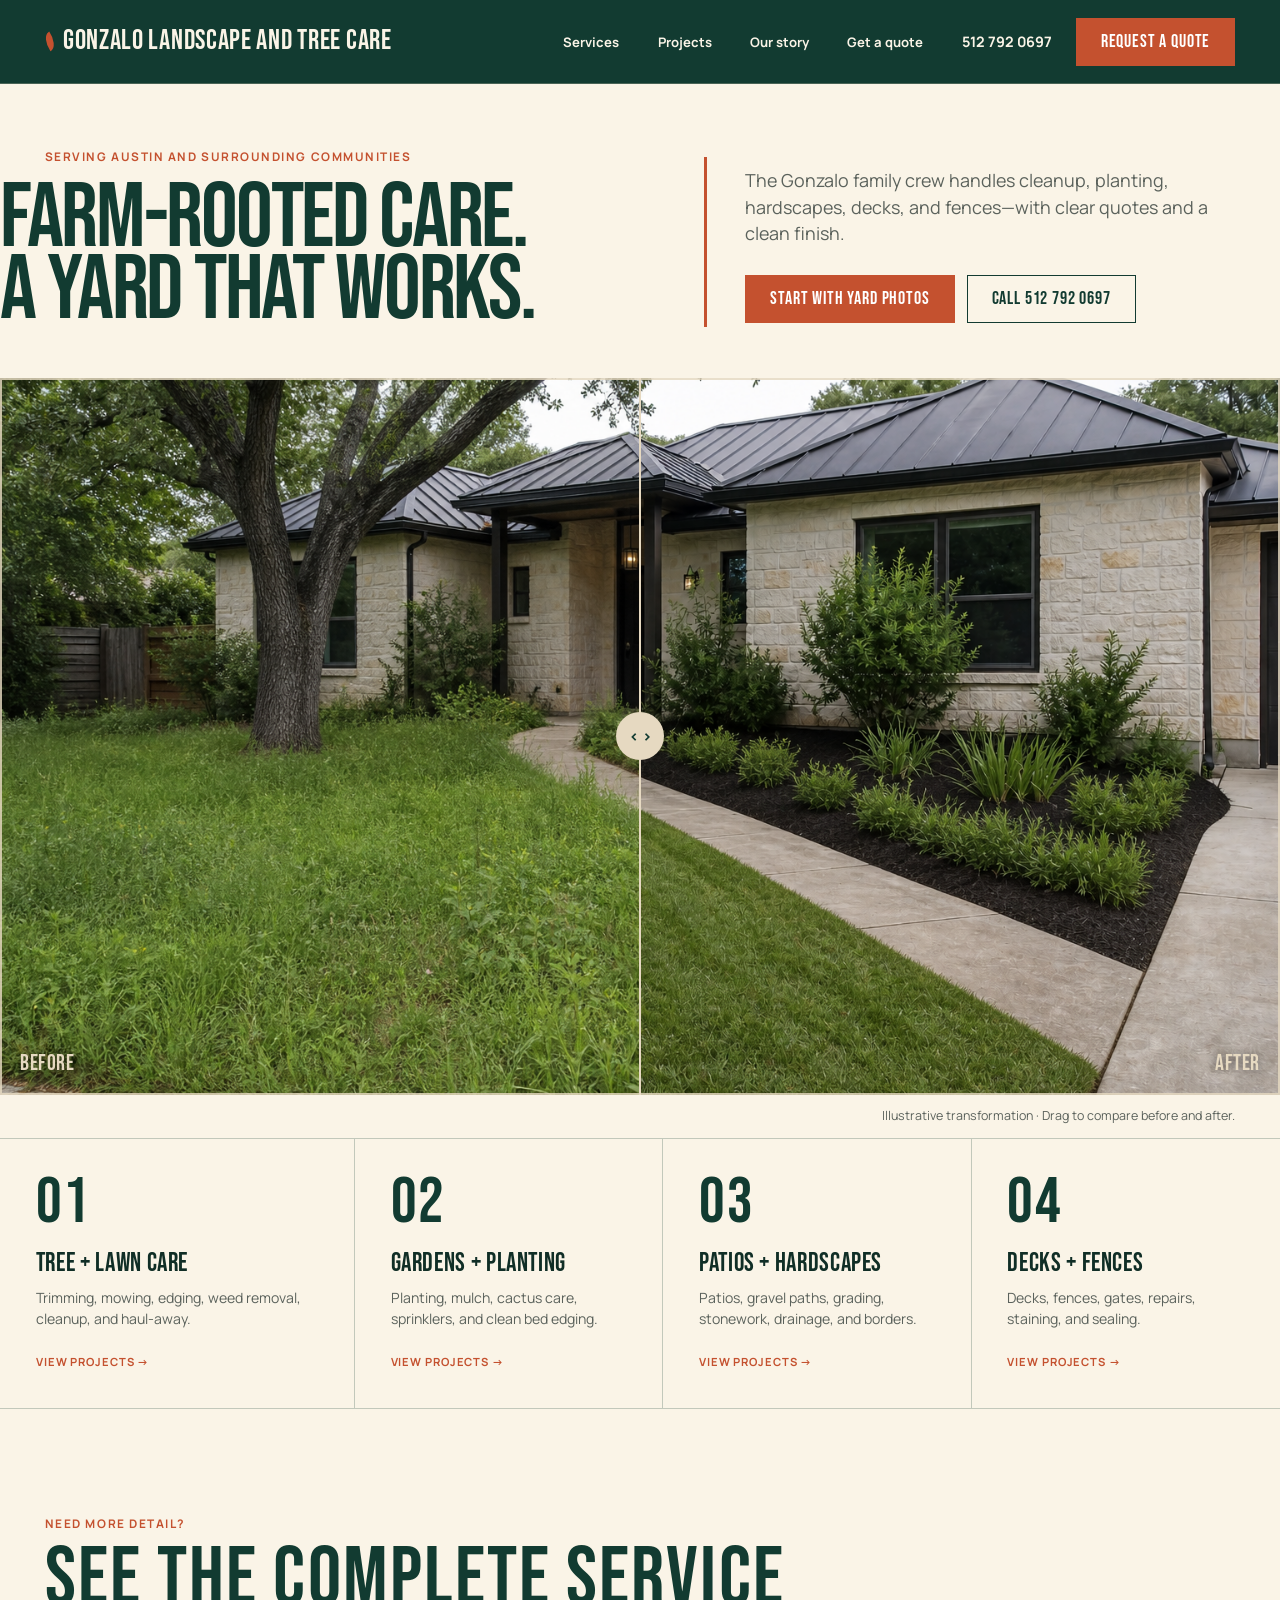
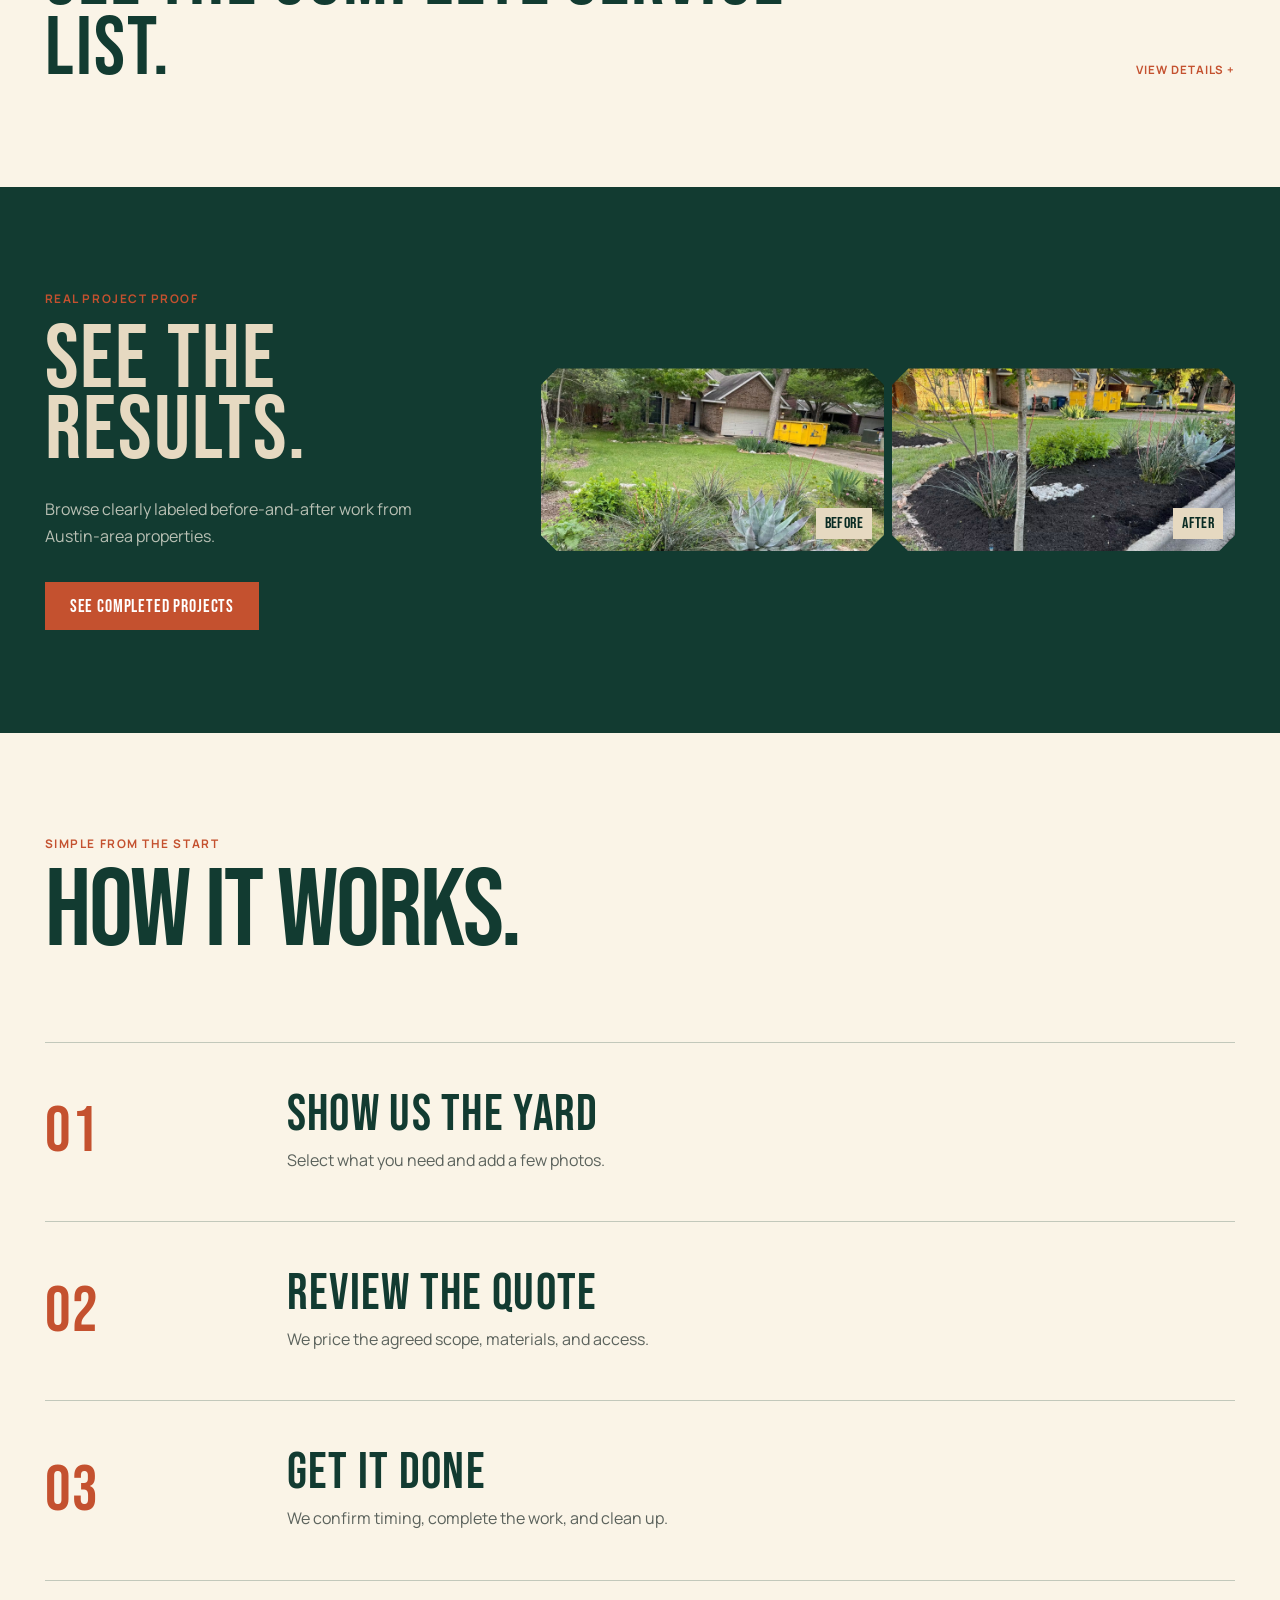
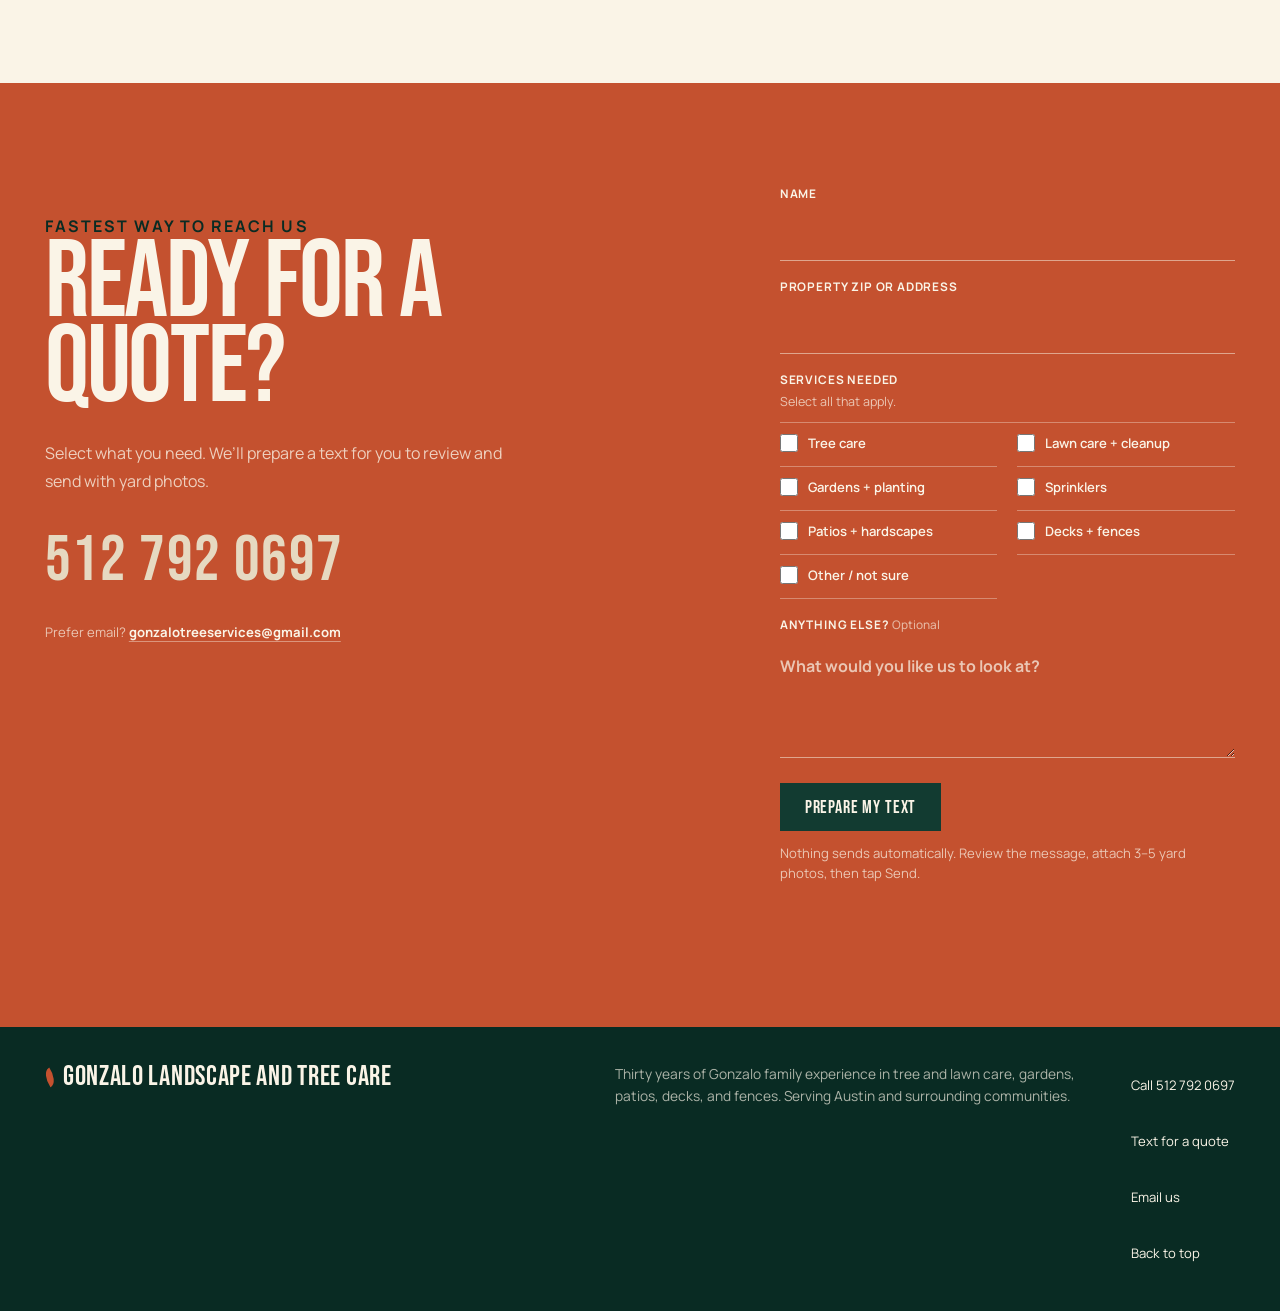
==== index.html @ fcbfa805 "Make comparison the homepage hero" ====
<!doctype html>
<html lang="en">
  <head>
    <meta charset="UTF-8" />
    <meta name="viewport" content="width=device-width, initial-scale=1.0" />
    <meta
      name="description"
      content="Gonzalo Landscape and Tree Care provides Austin-area landscape care backed by 30 years of family experience, from lawns and trees to patios, decks, fences, and cleanups."
    />
    <meta name="theme-color" content="#123b31" />
    <title>Austin Landscaping &amp; Tree Care | Gonzalo Landscape and Tree Care</title>
    <link rel="icon" href="data:image/svg+xml,%3Csvg xmlns='http://www.w3.org/2000/svg' viewBox='0 0 64 64'%3E%3Crect width='64' height='64' rx='12' fill='%23123b31'/%3E%3Cpath d='M18 42C18 25 30 13 48 14C47 32 35 44 18 42Z' fill='%23e6d9c1'/%3E%3Cpath d='M19 43C28 34 35 27 47 16' stroke='%23c4512f' stroke-width='4'/%3E%3C/svg%3E" />
    <link rel="preconnect" href="https://fonts.googleapis.com" />
    <link rel="preconnect" href="https://fonts.gstatic.com" crossorigin />
    <link
      href="https://fonts.googleapis.com/css2?family=Bebas+Neue&amp;family=Manrope:wght@400;500;600;700&amp;display=swap"
      rel="stylesheet"
    />
    <link rel="stylesheet" href="styles.css?v=20260812-3" />
  </head>
  <body id="top">
    <a class="skip-link" href="#main-content">Skip to content</a>
    <header class="site-header" data-header>
      <a class="brand display-type" href="#top" aria-label="Gonzalo Landscape and Tree Care home">
        Gonzalo Landscape and Tree Care
      </a>

      <button
        class="menu-toggle display-type"
        type="button"
        aria-expanded="false"
        aria-controls="primary-navigation"
        data-menu-toggle
      >
        Menu
      </button>

      <nav class="site-nav" id="primary-navigation" aria-label="Primary navigation" data-nav>
        <a href="#services">Services</a>
        <a href="projects.html">Projects</a>
        <a href="story.html">Our story</a>
        <a href="#quote">Get a quote</a>
      </nav>

      <div class="header-actions">
        <a class="header-phone" href="tel:+15127920697">512 792 0697</a>
        <a class="button button-accent" href="#quote">Request a quote</a>
      </div>
    </header>

    <main id="main-content">
      <section class="hero" aria-labelledby="hero-title">
        <div class="hero-copy reveal">
          <p class="kicker">Serving Austin and surrounding communities</p>
          <h1 class="display-type" id="hero-title">Farm-rooted care.<br />A yard that works.</h1>
          <div class="hero-intro">
            <p>
              The Gonzalo family crew handles cleanup, planting, hardscapes, decks, and fences—with clear quotes and a clean finish.
            </p>
            <div class="hero-contact">
              <a class="button button-accent" href="#quote">Start with yard photos</a>
              <a class="button button-outline" href="tel:+15127920697">Call 512 792 0697</a>
            </div>
          </div>
        </div>

        <div class="hero-comparison reveal">
          <div class="compare photo-frame" data-compare style="--compare-position: 50%">
            <img class="compare-before" src="assets/landscaping-before.png" alt="Illustrative front yard before mowing, edging, and bed cleanup" fetchpriority="high" decoding="async" />
            <div class="compare-after" data-compare-after>
              <img src="assets/landscaping-after.png" alt="Illustrative view of the same front yard after mowing, edging, bed cleanup, and fresh mulch" fetchpriority="high" decoding="async" />
            </div>
            <span class="compare-label compare-label-before display-type">Before</span>
            <span class="compare-label compare-label-after display-type">After</span>
            <span class="compare-divider" aria-hidden="true"></span>
            <input class="compare-range" type="range" min="0" max="100" value="50" aria-label="Reveal the front-yard before and after comparison" data-compare-range />
          </div>
          <p>Illustrative transformation · Drag to compare before and after.</p>
        </div>
      </section>

      <section class="service-index" id="services" aria-label="Landscaping services">
        <a class="service-row reveal" href="projects.html?filter=lawn">
          <span class="service-number display-type">01</span>
          <h2 class="display-type">Tree + lawn care</h2>
          <p>Trimming, mowing, edging, weed removal, cleanup, and haul-away.</p>
          <span class="service-action">View projects →</span>
        </a>
        <a class="service-row reveal" href="projects.html?filter=gardens">
          <span class="service-number display-type">02</span>
          <h2 class="display-type">Gardens + planting</h2>
          <p>Planting, mulch, cactus care, sprinklers, and clean bed edging.</p>
          <span class="service-action">View projects →</span>
        </a>
        <a class="service-row reveal" href="projects.html?filter=hardscapes">
          <span class="service-number display-type">03</span>
          <h2 class="display-type">Patios + hardscapes</h2>
          <p>Patios, gravel paths, grading, stonework, drainage, and borders.</p>
          <span class="service-action">View projects →</span>
        </a>
        <a class="service-row reveal" href="projects.html?filter=fences">
          <span class="service-number display-type">04</span>
          <h2 class="display-type">Decks + fences</h2>
          <p>Decks, fences, gates, repairs, staining, and sealing.</p>
          <span class="service-action">View projects →</span>
        </a>
      </section>

      <section class="service-guide service-guide-collapsed section-pad" id="service-guide" aria-labelledby="service-guide-title">
        <details class="service-disclosure reveal">
          <summary>
            <span>
              <span class="kicker">Need more detail?</span>
              <span class="display-type service-disclosure-title" id="service-guide-title">See the complete service list.</span>
            </span>
            <span class="service-disclosure-action" aria-hidden="true"><span class="when-closed">View details +</span><span class="when-open">Hide details −</span></span>
          </summary>
          <div class="service-disclosure-content">

        <article class="service-detail" id="tree-lawn">
          <div class="service-detail-copy reveal">
            <p class="service-detail-number display-type">01</p>
            <p class="kicker">Property care</p>
            <h3 class="display-type">Tree + lawn care</h3>
            <p>Restore an overgrown property or keep routine maintenance under control with a clean, thorough reset.</p>
            <ul class="service-scope">
              <li>Tree trimming + removal</li>
              <li>Mowing + crisp edging</li>
              <li>Weed + poison-ivy removal</li>
              <li>Seasonal cleanup + haul-away</li>
            </ul>
            <a class="text-link" href="projects.html?filter=lawn">See tree + lawn projects</a>
          </div>
          <figure class="service-detail-media reveal">
            <div class="photo-frame"><img src="assets/projects/backyard-lawn-and-beds-progress.jpg" alt="Freshly installed backyard lawn with prepared planting beds" loading="lazy" decoding="async" /></div>
            <figcaption>Fresh lawn + prepared beds · Residential project</figcaption>
          </figure>
        </article>

        <article class="service-detail service-detail-reverse" id="gardens-planting">
          <div class="service-detail-copy reveal">
            <p class="service-detail-number display-type">02</p>
            <p class="kicker">Planting knowledge</p>
            <h3 class="display-type">Gardens + planting</h3>
            <p>Build healthier, lower-maintenance beds with planting and irrigation choices suited to Central Texas heat.</p>
            <ul class="service-scope">
              <li>Native plants + cactus care</li>
              <li>Garden conversions + planting</li>
              <li>Masonry + timber bed edging</li>
              <li>Mulch, soil + bed preparation</li>
              <li>In-ground sprinkler installation + repair</li>
            </ul>
            <a class="text-link" href="projects.html?filter=gardens">See garden projects</a>
          </div>
          <figure class="service-detail-media reveal">
            <div class="photo-frame"><img src="assets/projects/front-garden-fresh-mulch-after.jpg" alt="Front garden after cleanup, plant shaping, and fresh mulch installation" loading="lazy" decoding="async" /></div>
            <figcaption>Garden cleanup + fresh mulch · Austin-area home</figcaption>
          </figure>
        </article>

        <article class="service-detail" id="patios-hardscapes">
          <div class="service-detail-copy reveal">
            <p class="service-detail-number display-type">03</p>
            <p class="kicker">Outdoor construction</p>
            <h3 class="display-type">Patios + hardscapes</h3>
            <p>Make uneven or unused areas easier to walk, drain, and enjoy with a plan built around the property.</p>
            <ul class="service-scope">
              <li>Patios + fire-pit areas</li>
              <li>Gravel + river-rock paths</li>
              <li>Stone borders + retaining edges</li>
              <li>Grading + practical drainage work</li>
            </ul>
            <a class="text-link" href="projects.html?filter=hardscapes">See hardscape projects</a>
          </div>
          <figure class="service-detail-media reveal">
            <div class="photo-frame"><img src="assets/projects/backyard-gravel-fire-pit-patio-after.jpg?v=20260812-2" alt="Finished gravel fire-pit seating area with limestone retaining walls" loading="lazy" decoding="async" /></div>
            <figcaption>Gravel seating area + fire pit · Completed backyard</figcaption>
          </figure>
        </article>

        <article class="service-detail service-detail-reverse" id="decks-fences">
          <div class="service-detail-copy reveal">
            <p class="service-detail-number display-type">04</p>
            <p class="kicker">Woodwork + boundaries</p>
            <h3 class="display-type">Decks + fences</h3>
            <p>Add privacy, access, and useful outdoor structure with new builds, repairs, and protective finishing.</p>
            <ul class="service-scope">
              <li>Deck + patio construction</li>
              <li>New fences + custom gates</li>
              <li>Fence + deck repairs</li>
              <li>Fence staining + sealing</li>
            </ul>
            <a class="text-link" href="projects.html?filter=fences">See deck + fence projects</a>
          </div>
          <figure class="service-detail-media service-detail-media-portrait reveal">
            <div class="photo-frame"><img src="assets/projects/backyard-horizontal-wood-fence-enclosure-after.jpg?v=20260812-2" alt="Completed horizontal-board utility enclosure with a framed gate" loading="lazy" decoding="async" /></div>
            <figcaption>Custom utility enclosure + gate · Completed build</figcaption>
          </figure>
        </article>
          </div>
        </details>
      </section>

      <section class="projects-invite section-pad" aria-labelledby="projects-invite-title">
        <div class="projects-invite-copy reveal"><p class="kicker">Real project proof</p><h2 class="display-type" id="projects-invite-title">See the results.</h2><p>Browse clearly labeled before-and-after work from Austin-area properties.</p><a class="button button-accent" href="projects.html">See completed projects</a></div>
        <div class="projects-invite-images reveal"><figure><img src="assets/projects/front-garden-overgrown-before.jpg" alt="Front garden before cleanup" loading="lazy" decoding="async" /><figcaption class="display-type">Before</figcaption></figure><figure><img src="assets/projects/front-garden-fresh-mulch-after.jpg" alt="Front garden after cleanup and fresh mulch" loading="lazy" decoding="async" /><figcaption class="display-type">After</figcaption></figure></div>
      </section>

      <section class="process section-pad" id="process" aria-labelledby="process-title">
        <div class="section-heading reveal">
          <p class="kicker">Simple from the start</p>
          <h2 class="display-type" id="process-title">How it works.</h2>
        </div>
        <ol class="process-list">
          <li class="reveal">
            <span class="display-type">01</span>
            <div><h3 class="display-type">Show us the yard</h3><p>Select what you need and add a few photos.</p></div>
          </li>
          <li class="reveal">
            <span class="display-type">02</span>
            <div><h3 class="display-type">Review the quote</h3><p>We price the agreed scope, materials, and access.</p></div>
          </li>
          <li class="reveal">
            <span class="display-type">03</span>
            <div><h3 class="display-type">Get it done</h3><p>We confirm timing, complete the work, and clean up.</p></div>
          </li>
        </ol>
      </section>

      <section class="quote" id="quote" aria-labelledby="quote-title">
        <div class="quote-copy reveal">
          <p class="kicker">Fastest way to reach us</p>
          <h2 class="display-type" id="quote-title">Ready for a quote?</h2>
          <p>Select what you need. We’ll prepare a text for you to review and send with yard photos.</p>
          <a class="quote-phone display-type" href="tel:+15127920697">512 792 0697</a>
          <p class="quote-email">Prefer email? <a href="mailto:gonzalotreeservices@gmail.com">gonzalotreeservices@gmail.com</a></p>
        </div>

        <form class="quote-form reveal" data-quote-form novalidate>
          <label>Name<input name="name" type="text" autocomplete="name" required /></label>
          <label>Property ZIP or address<input name="location" type="text" autocomplete="street-address" required /></label>
          <fieldset class="service-options" aria-required="true" aria-describedby="service-options-help">
            <legend>Services needed</legend>
            <p id="service-options-help">Select all that apply.</p>
            <div class="service-options-grid">
              <label class="service-option"><input name="service" type="checkbox" value="tree trimming or removal" /><span>Tree care</span></label>
              <label class="service-option"><input name="service" type="checkbox" value="lawn mowing, edging, weeds, or cleanup" /><span>Lawn care + cleanup</span></label>
              <label class="service-option"><input name="service" type="checkbox" value="gardens, native plants, cactus, or bed edging" /><span>Gardens + planting</span></label>
              <label class="service-option"><input name="service" type="checkbox" value="in-ground sprinkler installation or repair" /><span>Sprinklers</span></label>
              <label class="service-option"><input name="service" type="checkbox" value="patio or hardscape work" /><span>Patios + hardscapes</span></label>
              <label class="service-option"><input name="service" type="checkbox" value="deck, fence, gate, or staining work" /><span>Decks + fences</span></label>
              <label class="service-option"><input name="service" type="checkbox" value="another service or help deciding" /><span>Other / not sure</span></label>
            </div>
          </fieldset>
          <label><span>Anything else? <span class="optional-label">Optional</span></span><textarea name="details" rows="4" placeholder="What would you like us to look at?"></textarea></label>
          <button class="button button-primary" type="submit" data-quote-submit>Prepare my text</button>
          <p class="form-note">Nothing sends automatically. Review the message, attach 3–5 yard photos, then tap Send.</p>
          <p class="form-status" data-form-status role="status" aria-live="polite"></p>
        </form>
      </section>
    </main>

    <footer class="site-footer">
      <a class="brand display-type" href="#top">Gonzalo Landscape and Tree Care</a>
      <p>Thirty years of Gonzalo family experience in tree and lawn care, gardens, patios, decks, and fences. Serving Austin and surrounding communities.</p>
      <div class="footer-links">
        <a href="tel:+15127920697">Call 512 792 0697</a>
        <a href="sms:+15127920697">Text for a quote</a>
        <a href="mailto:gonzalotreeservices@gmail.com">Email us</a>
        <a href="#top">Back to top</a>
      </div>
    </footer>

    <script src="script.js?v=20260812-4"></script>
  </body>
</html>
---- styles.css ----
:root {
  --cedar: #123b31;
  --cedar-deep: #092b23;
  --plaster: #faf4e7;
  --limestone: #e6d9c1;
  --sage: #84917a;
  --adobe: #c4512f;
  --adobe-dark: #9f3f25;
  --ink: #102e26;
  --muted: #5b625c;
  --line: rgba(18, 59, 49, 0.24);
  --clip-x: 4.8%;
  --clip-y: 9%;
  --photo-aspect: 15 / 8;
  --page-gutter: clamp(20px, 3.5vw, 58px);
  --header-height: 84px;
  --section-space: clamp(72px, 8vw, 120px);
  --section-space-compact: clamp(56px, 6vw, 88px);
  --tap-target: 44px;
  font-family: "Manrope", ui-sans-serif, system-ui, sans-serif;
  color: var(--ink);
  background: var(--plaster);
}

* {
  box-sizing: border-box;
}

html {
  scroll-behavior: smooth;
}

::selection {
  color: var(--plaster);
  background: var(--adobe);
}

#tree-lawn,
#gardens-planting,
#patios-hardscapes,
#decks-fences,
#projects,
#story,
#quote {
  scroll-margin-top: calc(var(--header-height) + 24px);
}

body {
  min-width: 320px;
  margin: 0;
  overflow-x: clip;
  background: var(--plaster);
}

body.menu-open {
  overflow: hidden;
}

img {
  display: block;
  width: 100%;
  max-width: 100%;
}

button,
input,
select,
textarea {
  font: inherit;
}

a {
  color: inherit;
  text-decoration: none;
}

:focus-visible {
  outline: 3px solid var(--adobe);
  outline-offset: 4px;
}

.skip-link {
  position: fixed;
  top: 12px;
  left: 12px;
  z-index: 100;
  padding: 11px 16px;
  color: var(--plaster);
  background: var(--cedar-deep);
  font-size: 0.78rem;
  font-weight: 700;
  transform: translateY(-150%);
  transition: transform 160ms ease;
}

.skip-link:focus {
  transform: translateY(0);
}

.display-type {
  font-family: "Bebas Neue", Impact, sans-serif;
  font-weight: 400;
  letter-spacing: 0.025em;
  text-transform: uppercase;
}

.site-header {
  position: sticky;
  top: 0;
  z-index: 30;
  display: grid;
  grid-template-columns: minmax(220px, 1fr) auto auto;
  align-items: center;
  min-height: 84px;
  padding: 14px var(--page-gutter);
  color: var(--plaster);
  background: var(--cedar);
  border-bottom: 1px solid rgba(230, 217, 193, 0.26);
  transition: box-shadow 180ms ease;
}

.site-header.is-scrolled {
  box-shadow: 0 12px 30px rgba(9, 43, 35, 0.2);
}

.brand {
  display: inline-flex;
  gap: 0.3em;
  align-items: center;
  width: fit-content;
  font-size: clamp(1.65rem, 2.2vw, 2.2rem);
  line-height: 1;
}

.brand::before {
  width: 0.34em;
  height: 0.62em;
  content: "";
  background: var(--adobe);
  border-radius: 100% 0;
  transform: rotate(-34deg);
}

.site-nav {
  display: flex;
  align-items: center;
  gap: clamp(20px, 3vw, 46px);
  margin-right: clamp(22px, 3vw, 46px);
  font-size: 0.82rem;
  font-weight: 700;
}

.site-nav a,
.footer-links a,
.text-link {
  position: relative;
}

.site-nav a,
.header-phone,
.text-link {
  display: inline-flex;
  align-items: center;
  min-height: var(--tap-target);
}

.site-nav a::after,
.footer-links a::after,
.text-link::after {
  position: absolute;
  right: 0;
  bottom: -5px;
  left: 0;
  height: 1px;
  content: "";
  background: currentColor;
  transform: scaleX(0);
  transform-origin: right;
  transition: transform 180ms ease;
}

.site-nav a:hover::after,
.site-nav a:focus-visible::after,
.site-nav a.is-current::after,
.footer-links a:hover::after,
.footer-links a:focus-visible::after,
.text-link:hover::after,
.text-link:focus-visible::after {
  transform: scaleX(1);
  transform-origin: left;
}

.header-actions {
  display: flex;
  align-items: center;
  gap: 24px;
}

.header-phone {
  white-space: nowrap;
  font-size: 0.9rem;
  font-weight: 700;
}

.menu-toggle {
  display: none;
  min-width: 56px;
  min-height: var(--tap-target);
  color: var(--plaster);
  border: 0;
  background: transparent;
  font-size: 1.3rem;
  cursor: pointer;
}

.button {
  display: inline-flex;
  align-items: center;
  justify-content: center;
  min-height: 48px;
  padding: 0 24px;
  border: 1px solid transparent;
  border-radius: 0;
  font-family: "Bebas Neue", Impact, sans-serif;
  font-size: 1.15rem;
  letter-spacing: 0.045em;
  text-transform: uppercase;
  cursor: pointer;
  transition: transform 180ms ease, background-color 180ms ease, color 180ms ease;
}

.button:hover,
.button:focus-visible {
  transform: translateY(-2px);
}

.button-primary {
  color: var(--plaster);
  background: var(--cedar);
}

.button-primary:hover,
.button-primary:focus-visible {
  background: var(--cedar-deep);
}

.button-accent {
  color: #fff;
  background: var(--adobe);
}

.button-accent:hover,
.button-accent:focus-visible {
  background: var(--adobe-dark);
}

.button-outline {
  color: var(--cedar);
  border-color: var(--cedar);
  background: transparent;
}

.button-outline:hover,
.button-outline:focus-visible {
  color: var(--plaster);
  background: var(--cedar);
}

.hero {
  display: grid;
  grid-template-columns: minmax(0, 1.1fr) minmax(320px, 0.9fr);
  align-items: end;
  min-height: 0;
  padding: clamp(40px, 5vw, 72px) 0 0;
  color: var(--ink);
  background: var(--plaster);
}

.hero-copy {
  display: contents;
}

.hero-copy > .kicker,
.hero-copy > h1 {
  grid-column: 1;
  margin-right: clamp(36px, 6vw, 96px);
  margin-left: var(--page-gutter);
}

.hero-copy > .kicker {
  align-self: end;
}

.kicker {
  margin: 0 0 18px;
  color: var(--adobe);
  font-size: 0.74rem;
  font-weight: 700;
  letter-spacing: 0.13em;
  text-transform: uppercase;
}

.hero h1 {
  max-width: 760px;
  margin: 0;
  color: var(--cedar);
  font-size: clamp(4.5rem, 7.2vw, 8rem);
  line-height: 0.78;
  letter-spacing: -0.025em;
}

.hero-intro {
  grid-column: 2;
  grid-row: 1 / span 2;
  max-width: 600px;
  margin: 0 var(--page-gutter) 0 0;
  padding: 10px 0 4px clamp(24px, 3vw, 48px);
  border-left: 3px solid var(--adobe);
}

.hero-intro > p {
  max-width: 480px;
  margin: 0;
  color: var(--muted);
  font-size: clamp(1rem, 1.4vw, 1.16rem);
  line-height: 1.48;
}

.hero-contact {
  display: flex;
  flex-wrap: wrap;
  gap: 12px;
  align-items: center;
  margin-top: 28px;
}

.text-link {
  padding: 10px 0;
  font-size: 0.9rem;
  font-weight: 700;
}

.hero-comparison {
  grid-column: 1 / -1;
  min-width: 0;
  margin-top: clamp(36px, 4vw, 58px);
}

.hero-comparison > p {
  margin: 0;
  padding: 12px var(--page-gutter) 14px;
  color: var(--muted);
  font-size: 0.78rem;
  text-align: right;
}

.hero-comparison .photo-frame {
  height: clamp(460px, 56vw, 760px);
  border: 0;
  aspect-ratio: auto;
  clip-path: none;
}

.service-index {
  display: grid;
  grid-template-columns: 1.15fr repeat(3, minmax(0, 1fr));
  border-top: 1px solid var(--line);
  border-bottom: 1px solid var(--line);
  background: var(--plaster);
}

.service-row {
  min-width: 0;
  min-height: 220px;
  padding: clamp(24px, 3vw, 42px) clamp(20px, 2.8vw, 40px);
  border-right: 1px solid var(--line);
  transition: color 180ms ease, background-color 180ms ease;
}

.service-row:last-child {
  border-right: 0;
}

.service-row:hover {
  color: var(--plaster);
  background: var(--cedar);
}

.service-number {
  color: var(--cedar);
  font-size: clamp(3.5rem, 5vw, 5.6rem);
  line-height: 0.8;
}

.service-row:hover .service-number {
  color: var(--limestone);
}

.service-row h2 {
  margin: 24px 0 10px;
  font-size: clamp(1.55rem, 2vw, 2.25rem);
  line-height: 0.95;
}

.service-row p {
  margin: 0;
  color: var(--muted);
  font-size: 0.88rem;
  line-height: 1.55;
}

.service-row:hover p {
  color: rgba(250, 244, 231, 0.76);
}

.service-action {
  display: block;
  margin-top: 24px;
  color: var(--adobe);
  font-size: 0.7rem;
  font-weight: 700;
  letter-spacing: 0.08em;
  text-transform: uppercase;
}

.service-row:hover .service-action {
  color: var(--limestone);
}

.service-guide {
  background: var(--plaster);
}

.service-guide-collapsed {
  padding-top: var(--section-space-compact);
  padding-bottom: var(--section-space-compact);
}

.service-disclosure summary {
  display: flex;
  gap: 32px;
  align-items: end;
  justify-content: space-between;
  cursor: pointer;
  list-style: none;
}

.service-disclosure summary::-webkit-details-marker {
  display: none;
}

.service-disclosure-title {
  display: block;
  max-width: 820px;
  margin-top: 12px;
  color: var(--cedar);
  font-size: clamp(3.2rem, 6.5vw, 7rem);
  line-height: 0.84;
}

.service-disclosure-action {
  flex: 0 0 auto;
  padding-bottom: 8px;
  color: var(--adobe);
  font-size: 0.72rem;
  font-weight: 700;
  letter-spacing: 0.08em;
  text-transform: uppercase;
}

.service-disclosure .when-open {
  display: none;
}

.service-disclosure[open] .when-closed {
  display: none;
}

.service-disclosure[open] .when-open {
  display: inline;
}

.service-disclosure-content {
  padding-top: 24px;
}

.service-jump-nav {
  position: sticky;
  top: var(--header-height);
  z-index: 12;
  display: grid;
  grid-template-columns: repeat(4, minmax(0, 1fr));
  margin: clamp(42px, 6vw, 76px) 0 0;
  color: var(--plaster);
  background: var(--cedar);
  box-shadow: 0 14px 30px rgba(9, 43, 35, 0.12);
}

.service-jump-nav a {
  padding: 17px 20px;
  border-right: 1px solid rgba(230, 217, 193, 0.24);
  font-size: 0.72rem;
  font-weight: 700;
  letter-spacing: 0.07em;
  text-align: center;
  text-transform: uppercase;
  transition: color 160ms ease, background-color 160ms ease;
}

.service-jump-nav a:last-child {
  border-right: 0;
}

.service-jump-nav a:hover,
.service-jump-nav a:focus-visible {
  color: var(--cedar-deep);
  background: var(--limestone);
}

.service-detail {
  display: grid;
  grid-template-columns: minmax(280px, 0.72fr) minmax(0, 1.28fr);
  gap: clamp(42px, 8vw, 120px);
  align-items: center;
  padding: var(--section-space) 0;
  border-bottom: 1px solid var(--line);
}

.service-detail-reverse .service-detail-copy {
  order: 2;
}

.service-detail-reverse .service-detail-media {
  order: 1;
}

.service-detail-copy {
  position: relative;
}

.service-detail-number {
  position: absolute;
  top: -34px;
  right: 0;
  margin: 0;
  color: rgba(18, 59, 49, 0.08);
  font-size: clamp(6rem, 11vw, 11rem);
  line-height: 0.78;
  pointer-events: none;
}

.service-detail-copy h3 {
  position: relative;
  max-width: 640px;
  margin: 0;
  color: var(--cedar);
  font-size: clamp(3.6rem, 6.5vw, 7rem);
  line-height: 0.8;
  letter-spacing: -0.015em;
}

.service-detail-copy > p:not(.kicker, .service-detail-number) {
  max-width: 540px;
  margin: 26px 0 0;
  color: var(--muted);
  line-height: 1.7;
}

.service-scope {
  display: grid;
  grid-template-columns: repeat(2, minmax(0, 1fr));
  gap: 0 24px;
  margin: 34px 0;
  padding: 0;
  border-top: 1px solid var(--line);
  list-style: none;
}

.service-scope li {
  padding: 13px 0;
  border-bottom: 1px solid var(--line);
  font-size: 0.75rem;
  font-weight: 700;
  letter-spacing: 0.045em;
  text-transform: uppercase;
}

.service-detail-media {
  margin: 0;
}

.service-detail-media .photo-frame {
  aspect-ratio: 4 / 3;
}

.service-detail-media-portrait {
  justify-self: center;
  width: min(100%, 640px);
}

.service-detail-media-portrait .photo-frame {
  aspect-ratio: 4 / 5;
}

.service-detail-media figcaption {
  margin-top: 14px;
  color: var(--muted);
  font-size: 0.7rem;
  font-weight: 700;
  letter-spacing: 0.07em;
  text-transform: uppercase;
}

.feature-landscape {
  padding: 0;
  background: var(--plaster);
}

.photo-frame {
  position: relative;
  overflow: hidden;
  aspect-ratio: var(--photo-aspect);
  clip-path: polygon(
    var(--clip-x) 0,
    calc(100% - var(--clip-x)) 0,
    100% var(--clip-y),
    100% calc(100% - var(--clip-y)),
    calc(100% - var(--clip-x)) 100%,
    var(--clip-x) 100%,
    0 calc(100% - var(--clip-y)),
    0 var(--clip-y)
  );
  background: var(--cedar);
}

.photo-frame > img {
  width: 100%;
  height: 100%;
  object-fit: cover;
}

.photo-frame::after {
  position: absolute;
  inset: 0;
  z-index: 3;
  content: "";
  pointer-events: none;
  border: 2px solid rgba(230, 217, 193, 0.82);
  clip-path: inherit;
}

.photo-frame-wide {
  width: 100%;
}

.photo-frame-wide img {
  height: 100%;
  object-fit: cover;
  transition: transform 900ms cubic-bezier(0.2, 0.7, 0.2, 1);
}

.photo-frame-wide:hover img {
  transform: scale(1.025);
}

.story {
  display: grid;
  grid-template-columns: minmax(0, 1.15fr) minmax(280px, 0.65fr);
  gap: clamp(48px, 9vw, 140px);
  align-items: end;
  background: var(--limestone);
}

.story-heading h2 {
  max-width: 920px;
  margin: 0;
  color: var(--cedar);
  font-size: clamp(4.5rem, 8.8vw, 9.4rem);
  line-height: 0.79;
  letter-spacing: -0.02em;
}

.story-copy {
  border-top: 2px solid var(--adobe);
  padding-top: 26px;
}

.story-copy > p {
  margin: 0 0 18px;
  color: var(--muted);
  line-height: 1.7;
}

.story-copy .story-signature {
  margin: 34px 0 0;
  color: var(--adobe);
  font-size: clamp(1.6rem, 2.4vw, 2.5rem);
  line-height: 1;
}

.section-pad {
  padding: var(--section-space) var(--page-gutter);
}

.projects {
  background: var(--plaster);
}

.projects-invite {
  display: grid;
  grid-template-columns: minmax(300px, 0.68fr) minmax(0, 1.2fr);
  gap: clamp(48px, 8vw, 120px);
  align-items: center;
  color: var(--plaster);
  background: var(--cedar);
}

.projects-invite-copy h2 {
  margin: 0;
  color: var(--limestone);
  font-size: clamp(4rem, 7vw, 7.4rem);
  line-height: 0.8;
}

.projects-invite-copy > p:not(.kicker) {
  margin: 28px 0 32px;
  color: rgba(250, 244, 231, 0.72);
  line-height: 1.7;
}

.projects-invite-images {
  display: grid;
  grid-template-columns: repeat(2, minmax(0, 1fr));
  gap: 8px;
}

.projects-invite-images figure {
  position: relative;
  aspect-ratio: 15 / 8;
  margin: 0;
  overflow: hidden;
  clip-path: polygon(4.8% 0, 95.2% 0, 100% 9%, 100% 91%, 95.2% 100%, 4.8% 100%, 0 91%, 0 9%);
}

.projects-invite-images img {
  width: 100%;
  height: 100%;
  object-fit: cover;
}

.projects-invite-images figcaption {
  position: absolute;
  right: 12px;
  bottom: 12px;
  padding: 6px 9px;
  color: var(--cedar-deep);
  background: var(--limestone);
}

.section-heading {
  display: grid;
  grid-template-columns: minmax(0, 1.15fr) minmax(260px, 0.55fr);
  gap: 24px clamp(40px, 8vw, 120px);
  align-items: end;
}

.section-heading .kicker {
  grid-column: 1 / -1;
  margin-bottom: -6px;
}

.section-heading h2,
.page-projects .section-heading h1,
.results-copy h2,
.quote-copy h2 {
  margin: 0;
  color: var(--cedar);
  font-size: clamp(4.4rem, 8.6vw, 9rem);
  line-height: 0.78;
  letter-spacing: -0.02em;
}

.page-projects {
  min-height: calc(100svh - var(--header-height));
}

.page-projects .section-heading h1 {
  margin: 0;
}

.page-cta {
  display: grid;
  justify-items: start;
  padding: var(--section-space-compact) var(--page-gutter);
  color: var(--plaster);
  background: var(--cedar);
}

.page-cta h2 {
  max-width: 950px;
  margin: 0 0 34px;
  color: var(--limestone);
  font-size: clamp(4.5rem, 9vw, 9rem);
  line-height: 0.8;
}

.story-hero {
  display: grid;
  grid-template-columns: minmax(320px, 0.75fr) minmax(0, 1.25fr);
  gap: clamp(40px, 7vw, 110px);
  align-items: center;
  min-height: calc(100svh - var(--header-height));
  padding: clamp(54px, 7vw, 100px) var(--page-gutter);
  background: var(--plaster);
}

.story-hero-copy h1 {
  margin: 0;
  color: var(--cedar);
  font-size: clamp(4.8rem, 8vw, 8.5rem);
  line-height: 0.78;
}

.story-hero-copy > p:last-child,
.story-prose p,
.story-proof-copy p {
  color: var(--muted);
  line-height: 1.7;
}

.story-hero-copy > p:last-child {
  max-width: 560px;
  margin: 32px 0 0;
}

.story-hero-media {
  margin: 0;
}

.story-hero-media figcaption {
  margin-top: 12px;
  color: var(--muted);
  font-size: 0.7rem;
  font-weight: 700;
  letter-spacing: 0.07em;
  text-align: right;
  text-transform: uppercase;
}

.story-chapter {
  display: grid;
  grid-template-columns: auto minmax(300px, 0.8fr) minmax(300px, 0.75fr);
  gap: clamp(30px, 6vw, 90px);
  background: var(--limestone);
}

.story-chapter-number {
  margin: 0;
  color: var(--adobe);
  font-size: clamp(5rem, 9vw, 9rem);
  line-height: 0.8;
}

.story-chapter h2,
.story-proof-copy h2 {
  margin: 0;
  color: var(--cedar);
  font-size: clamp(4rem, 7vw, 7rem);
  line-height: 0.82;
}

.story-prose p,
.story-proof-copy p {
  margin: 0 0 22px;
}

.story-proof {
  display: grid;
  grid-template-columns: minmax(0, 1.15fr) minmax(300px, 0.72fr);
  gap: clamp(44px, 8vw, 120px);
  align-items: center;
  background: var(--plaster);
}

.story-proof-copy h2 {
  margin-bottom: 32px;
  font-size: clamp(3.8rem, 6vw, 6.5rem);
  overflow-wrap: anywhere;
}

.story-values {
  background: var(--plaster);
}

.story-values .section-heading {
  margin-bottom: clamp(48px, 7vw, 90px);
}

.section-heading > p:last-child,
.results-copy > p,
.quote-copy > p {
  max-width: 470px;
  margin: 0;
  color: var(--muted);
  font-size: 1rem;
  line-height: 1.7;
}

.project-filters {
  display: flex;
  flex-wrap: wrap;
  gap: 10px;
  margin: clamp(42px, 6vw, 80px) 0 28px;
  padding-bottom: 16px;
  border-bottom: 1px solid var(--line);
}

.featured-projects {
  margin: var(--section-space-compact) 0 var(--section-space);
  padding: var(--section-space-compact);
  color: var(--plaster);
  background: var(--cedar);
}

.featured-projects-heading {
  display: grid;
  grid-template-columns: minmax(0, 1fr) minmax(260px, 0.48fr);
  gap: 20px clamp(36px, 7vw, 100px);
  align-items: end;
  margin-bottom: clamp(44px, 6vw, 76px);
}

.featured-projects-heading .kicker {
  grid-column: 1 / -1;
}

.featured-projects-heading h2,
.project-grid-heading h2 {
  margin: 0;
  font-size: clamp(4rem, 7.5vw, 7.6rem);
  line-height: 0.8;
}

.featured-projects-heading h2 {
  color: var(--limestone);
}

.featured-projects-heading > p:last-child {
  margin: 0;
  color: rgba(250, 244, 231, 0.7);
  line-height: 1.7;
}

.featured-project-wide {
  display: grid;
  grid-template-columns: minmax(0, 1.25fr) minmax(260px, 0.45fr);
  gap: clamp(28px, 5vw, 72px);
  align-items: end;
}

.featured-project-copy h3 {
  margin: 8px 0 18px;
  color: var(--limestone);
  font-size: clamp(2.6rem, 4.5vw, 4.8rem);
  line-height: 0.86;
}

.featured-project-copy > p:last-child {
  margin: 0;
  color: rgba(250, 244, 231, 0.72);
  line-height: 1.65;
}

.featured-project-pair {
  display: grid;
  grid-template-columns: repeat(2, minmax(0, 1fr));
  gap: clamp(30px, 5vw, 72px);
  margin-top: var(--section-space-compact);
  padding-top: var(--section-space-compact);
  border-top: 1px solid rgba(230, 217, 193, 0.25);
}

.featured-project-pair .before-after-images figure {
  aspect-ratio: 15 / 8;
  clip-path: polygon(4.8% 0, 95.2% 0, 100% 9%, 100% 91%, 95.2% 100%, 4.8% 100%, 0 91%, 0 9%);
}

.featured-project-pair .featured-project-copy {
  margin-top: 22px;
}

.project-grid-heading {
  display: flex;
  justify-content: space-between;
  gap: 30px;
  align-items: end;
  margin-bottom: 34px;
  padding-bottom: 24px;
  border-bottom: 1px solid var(--line);
}

.project-grid-heading .kicker {
  margin-bottom: 8px;
}

.project-grid-heading h2 {
  color: var(--cedar);
}

.project-grid-heading > p:last-child {
  max-width: 430px;
  margin: 0;
  color: var(--muted);
  line-height: 1.65;
}

.project-process {
  margin-top: var(--section-space);
}

.project-process-grid {
  display: grid;
  grid-template-columns: repeat(3, minmax(0, 1fr));
  gap: clamp(28px, 4vw, 54px);
}

.project-process-grid figure {
  margin: 0;
}

.project-process-grid .photo-straighten-left {
  transform: rotate(-14deg) scale(1.32);
}

.project-process-grid figcaption {
  display: grid;
  gap: 8px;
  padding-top: 18px;
  color: var(--muted);
  line-height: 1.55;
}

.project-process-grid figcaption span {
  color: var(--cedar);
  font-size: 1.8rem;
  line-height: 1;
}

.filter-button {
  min-height: var(--tap-target);
  padding: 8px 18px;
  color: var(--cedar);
  border: 1px solid var(--cedar);
  background: transparent;
  font-size: 0.72rem;
  font-weight: 700;
  letter-spacing: 0.08em;
  text-transform: uppercase;
  cursor: pointer;
  transition: color 160ms ease, background-color 160ms ease;
}

.filter-button:hover,
.filter-button:focus-visible,
.filter-button.is-active {
  color: var(--plaster);
  background: var(--cedar);
}

[data-category].is-filtered-out {
  display: none;
}

.project-grid {
  display: grid;
  grid-template-columns: repeat(3, minmax(0, 1fr));
  gap: clamp(22px, 3.5vw, 54px);
}

.project-card {
  min-width: 0;
  transition: opacity 250ms ease, transform 250ms ease;
}

.project-card.is-filtered-out {
  display: none;
}

.project-photo img {
  height: 100%;
  object-fit: cover;
  transition: transform 650ms cubic-bezier(0.2, 0.7, 0.2, 1);
}

.project-photo,
.project-card-portrait .project-photo {
  aspect-ratio: 4 / 3;
}

.project-card:hover .project-photo img {
  transform: scale(1.045);
}

.project-meta {
  display: grid;
  grid-template-columns: auto minmax(0, 1fr);
  gap: 22px;
  margin-top: 22px;
  padding-top: 20px;
  border-top: 1px solid var(--adobe);
}

.project-index {
  color: rgba(18, 59, 49, 0.09);
  font-size: clamp(4.5rem, 7vw, 7.7rem);
  line-height: 0.72;
}

.project-meta h3,
.project-meta h2 {
  margin: 0;
  color: var(--cedar);
  font-size: clamp(1.8rem, 2.5vw, 2.8rem);
  line-height: 0.95;
}

.project-location {
  margin: 3px 0 16px;
  color: var(--adobe);
  font-size: 0.72rem;
  font-weight: 700;
  letter-spacing: 0.09em;
  text-transform: uppercase;
}

.project-meta div > p:last-child {
  margin: 0;
  color: var(--muted);
  font-size: 0.86rem;
  line-height: 1.55;
}

.results {
  display: grid;
  grid-template-columns: minmax(260px, 0.55fr) minmax(0, 1.25fr);
  gap: clamp(48px, 8vw, 120px);
  color: var(--plaster);
  background: var(--cedar);
}

.results-copy {
  align-self: center;
}

.results-copy h2 {
  color: var(--limestone);
}

.results-copy > p {
  margin-top: 28px;
  color: rgba(250, 244, 231, 0.72);
}

.scope-list {
  display: grid;
  gap: 14px;
  margin: 34px 0 0;
  padding: 0;
  list-style: none;
}

.scope-list li {
  padding: 0 0 14px;
  border-bottom: 1px solid rgba(230, 217, 193, 0.2);
  font-size: 0.85rem;
  font-weight: 700;
  letter-spacing: 0.06em;
  text-transform: uppercase;
}

.comparison-stories {
  min-width: 0;
}

.comparison-feature h3,
.before-after-story h3 {
  margin: 20px 0 0;
  color: var(--limestone);
  font-size: clamp(2rem, 3.4vw, 3.4rem);
  line-height: 0.95;
}

.comparison-feature > p,
.before-after-story > p {
  margin: 8px 0 0;
  color: rgba(250, 244, 231, 0.68);
  font-size: 0.84rem;
  line-height: 1.55;
}

.before-after-pairs {
  display: grid;
  grid-template-columns: repeat(2, minmax(0, 1fr));
  gap: clamp(24px, 4vw, 48px);
  margin-top: 0;
  padding-top: 0;
}

.before-after-images {
  display: grid;
  grid-template-columns: repeat(2, minmax(0, 1fr));
  gap: 8px;
}

.before-after-images figure {
  position: relative;
  min-width: 0;
  aspect-ratio: 4 / 5;
  margin: 0;
  overflow: hidden;
  background: var(--cedar-deep);
}

.before-after-images img {
  width: 100%;
  height: 100%;
  object-fit: cover;
}

.before-after-images figcaption {
  position: absolute;
  right: 10px;
  bottom: 10px;
  padding: 5px 8px;
  color: var(--cedar-deep);
  background: var(--limestone);
  font-size: 1rem;
  line-height: 1;
}

.compare {
  background: var(--cedar-deep);
  isolation: isolate;
}

.compare img,
.compare-after {
  position: absolute;
  inset: 0;
  width: 100%;
  height: 100%;
}

.compare img {
  object-fit: cover;
}

.compare-after {
  z-index: 1;
  width: 100%;
  clip-path: inset(0 0 0 var(--compare-position));
}

.compare-after img {
  width: 100%;
}

.compare-divider {
  position: absolute;
  top: 0;
  bottom: 0;
  left: var(--compare-position);
  z-index: 4;
  width: 2px;
  background: var(--limestone);
  transform: translateX(-1px);
  pointer-events: none;
}

.compare-divider::before {
  position: absolute;
  top: 50%;
  left: 50%;
  display: grid;
  place-items: center;
  width: 48px;
  height: 48px;
  content: "‹  ›";
  color: var(--cedar);
  background: var(--limestone);
  border-radius: 50%;
  font-family: "Manrope", sans-serif;
  font-weight: 700;
  transform: translate(-50%, -50%);
}

.compare-range {
  position: absolute;
  inset: 0;
  z-index: 8;
  width: 100%;
  height: 100%;
  margin: 0;
  opacity: 0;
  cursor: ew-resize;
}

.compare:has(.compare-range:focus-visible) .compare-divider::before {
  outline: 3px solid var(--adobe);
  outline-offset: 4px;
}

.compare-label {
  position: absolute;
  bottom: 18px;
  z-index: 5;
  color: var(--limestone);
  font-size: 1.4rem;
  text-shadow: 0 1px 8px rgba(0, 0, 0, 0.45);
}

.compare-label-before {
  left: 20px;
}

.compare-label-after {
  right: 20px;
}

.process {
  background: var(--plaster);
}

.process .section-heading {
  margin-bottom: clamp(40px, 7vw, 86px);
}

.process-list {
  margin: 0;
  padding: 0;
  border-top: 1px solid var(--line);
  list-style: none;
}

.process-list li {
  display: grid;
  grid-template-columns: minmax(90px, 0.23fr) minmax(0, 1fr);
  gap: 24px;
  align-items: center;
  padding: clamp(24px, 4vw, 48px) 0;
  border-bottom: 1px solid var(--line);
}

.process-list li > span {
  color: var(--adobe);
  font-size: clamp(3rem, 5vw, 5rem);
  line-height: 0.8;
}

.process-list h3 {
  margin: 0;
  color: var(--cedar);
  font-size: clamp(2rem, 4vw, 4rem);
  line-height: 0.95;
}

.process-list p {
  max-width: 650px;
  margin: 8px 0 0;
  color: var(--muted);
  line-height: 1.6;
}

.quote {
  display: grid;
  grid-template-columns: minmax(0, 1fr) minmax(320px, 0.72fr);
  gap: clamp(50px, 8vw, 120px);
  padding: var(--section-space) var(--page-gutter);
  color: var(--plaster);
  background: var(--adobe);
}

.quote-copy h2 {
  color: var(--plaster);
}

.quote-copy > p {
  margin-top: 28px;
  color: rgba(250, 244, 231, 0.78);
}

.quote .kicker {
  color: var(--cedar-deep);
}

.quote-phone {
  display: block;
  width: fit-content;
  margin-top: 34px;
  color: var(--limestone);
  font-size: clamp(2.7rem, 5vw, 5.2rem);
  line-height: 1;
}

.quote-copy .quote-email {
  margin-top: 18px;
  color: rgba(250, 244, 231, 0.72);
  font-size: 0.82rem;
  line-height: 1.5;
}

.quote-email a {
  display: inline-flex;
  align-items: center;
  min-height: var(--tap-target);
  color: var(--plaster);
  font-weight: 700;
  overflow-wrap: anywhere;
  text-decoration: underline;
  text-decoration-color: rgba(250, 244, 231, 0.42);
  text-underline-offset: 4px;
}

.quote-form {
  display: grid;
  gap: 17px;
  align-self: start;
}

.quote-form label {
  display: grid;
  gap: 8px;
  font-size: 0.74rem;
  font-weight: 700;
  letter-spacing: 0.07em;
  text-transform: uppercase;
}

.optional-label {
  color: rgba(250, 244, 231, 0.62);
  font-weight: 500;
  letter-spacing: 0;
  text-transform: none;
}

.service-options {
  min-width: 0;
  margin: 0;
  padding: 0;
  border: 0;
}

.service-options legend {
  padding: 0;
  font-size: 0.74rem;
  font-weight: 700;
  letter-spacing: 0.07em;
  text-transform: uppercase;
}

.service-options > p {
  margin: 5px 0 12px;
  color: rgba(250, 244, 231, 0.72);
  font-size: 0.78rem;
}

.service-options-grid {
  display: grid;
  grid-template-columns: repeat(2, minmax(0, 1fr));
  gap: 0 20px;
  border-top: 1px solid rgba(250, 244, 231, 0.35);
}

.quote-form .service-option {
  display: flex;
  gap: 10px;
  align-items: flex-start;
  min-height: var(--tap-target);
  padding: 11px 0;
  border-bottom: 1px solid rgba(250, 244, 231, 0.35);
  font-size: 0.82rem;
  font-weight: 600;
  letter-spacing: 0;
  line-height: 1.4;
  text-transform: none;
  cursor: pointer;
}

.quote-form .service-option input {
  flex: 0 0 auto;
  width: 18px;
  height: 18px;
  margin: 0;
  padding: 0;
  border: 1px solid rgba(250, 244, 231, 0.8);
  accent-color: var(--cedar-deep);
}

.quote-form input,
.quote-form select,
.quote-form textarea {
  width: 100%;
  padding: 14px 0;
  color: var(--plaster);
  border: 0;
  border-bottom: 1px solid rgba(250, 244, 231, 0.52);
  border-radius: 0;
  outline: 0;
  background: transparent;
  font-size: 1rem;
  text-transform: none;
}

.quote-form select option {
  color: var(--ink);
}

.quote-form textarea {
  resize: vertical;
}

.quote-form input::placeholder,
.quote-form textarea::placeholder {
  color: rgba(250, 244, 231, 0.72);
  opacity: 1;
}

.quote-form input:focus,
.quote-form select:focus,
.quote-form textarea:focus {
  border-bottom-color: var(--plaster);
  box-shadow: 0 2px 0 var(--plaster);
}

.quote-form .button-primary {
  width: fit-content;
  margin-top: 8px;
}

.form-note {
  margin: -0.25rem 0 0;
  color: rgba(250, 244, 231, 0.72);
  font-size: 0.82rem;
  line-height: 1.5;
}

.form-status {
  min-height: 1.5em;
  margin: 0;
  color: var(--plaster);
  line-height: 1.5;
}

.site-footer {
  display: grid;
  grid-template-columns: 1fr minmax(260px, 0.9fr) auto;
  gap: 36px;
  align-items: start;
  padding: 36px var(--page-gutter);
  color: var(--plaster);
  background: var(--cedar-deep);
}

.site-footer p {
  max-width: 480px;
  margin: 0;
  color: rgba(250, 244, 231, 0.68);
  font-size: 0.86rem;
  line-height: 1.6;
}

.footer-links {
  display: flex;
  flex-direction: column;
  gap: 12px;
  font-size: 0.82rem;
}

.footer-links a {
  display: flex;
  align-items: center;
  min-height: var(--tap-target);
}

.js-enabled .reveal {
  opacity: 0;
  transform: translateY(24px);
  transition: opacity 650ms ease, transform 650ms ease;
}

.js-enabled .reveal.is-visible {
  opacity: 1;
  transform: translateY(0);
}

@media (max-width: 1120px) {
  :root {
    --header-height: 132px;
  }

  .site-header {
    grid-template-columns: 1fr auto;
  }

  .site-nav {
    grid-column: 1 / -1;
    grid-row: 2;
    justify-content: center;
    margin: 10px 0 0;
  }

  .service-index {
    grid-template-columns: repeat(2, minmax(0, 1fr));
  }

  .service-row:nth-child(2n) {
    border-right: 0;
  }

  .service-row:nth-child(-n + 2) {
    border-bottom: 1px solid var(--line);
  }

}

@media (max-width: 820px) {
  :root {
    --header-height: 72px;
  }

  .site-header {
    grid-template-columns: 1fr auto;
    min-height: var(--header-height);
  }

  .brand {
    font-size: 1.65rem;
  }

  .js-enabled .menu-toggle {
    display: block;
    justify-self: end;
  }

  .site-nav {
    display: grid;
    gap: 0;
    margin: 0;
    color: var(--plaster);
    background: var(--cedar-deep);
    transition: transform 260ms ease;
  }

  .js-enabled .site-nav {
    position: fixed;
    inset: var(--header-height) 0 auto;
    z-index: 32;
    grid-column: auto;
    grid-row: auto;
    transform: translateY(-120%);
  }

  .js-enabled .site-nav.is-open {
    transform: translateY(0);
  }

  .site-nav a {
    padding: 20px var(--page-gutter);
    border-bottom: 1px solid rgba(230, 217, 193, 0.16);
  }

  .header-actions {
    display: none;
  }

  .hero,
  .section-heading,
  .featured-projects-heading,
  .featured-project-wide,
  .story,
  .story-hero,
  .story-chapter,
  .story-proof,
  .projects-invite,
  .results,
  .quote {
    grid-template-columns: minmax(0, 1fr);
  }

  .service-jump-nav {
    grid-template-columns: repeat(2, minmax(0, 1fr));
  }

  .service-jump-nav a:nth-child(2) {
    border-right: 0;
  }

  .service-jump-nav a:nth-child(-n + 2) {
    border-bottom: 1px solid rgba(230, 217, 193, 0.24);
  }

  .service-detail {
    grid-template-columns: 1fr;
  }

  .service-detail-reverse .service-detail-copy,
  .service-detail-reverse .service-detail-media {
    order: initial;
  }

  .hero {
    min-height: 0;
    padding-top: clamp(48px, 9vw, 76px);
    padding-bottom: 0;
  }

  .hero-copy {
    display: block;
    padding: 0 var(--page-gutter);
  }

  .hero-copy > .kicker,
  .hero-copy > h1 {
    margin-right: 0;
    margin-left: 0;
  }

  .story-hero {
    min-height: 0;
  }

  .story-chapter {
    grid-template-columns: auto minmax(0, 1fr);
  }

  .story-chapter .story-prose {
    grid-column: 2;
  }

  .hero-intro {
    max-width: 540px;
    margin: clamp(28px, 5vw, 44px) 0 0;
    padding: 22px 0 0;
    border-top: 3px solid var(--adobe);
    border-left: 0;
  }

  .hero-comparison {
    margin-top: clamp(36px, 7vw, 52px);
  }

  .hero-comparison > p {
    text-align: left;
  }

  .hero-comparison .photo-frame {
    height: clamp(420px, 72vw, 600px);
  }

  .service-index {
    grid-template-columns: repeat(2, minmax(0, 1fr));
  }

  .service-row,
  .service-row:nth-child(3) {
    border-right: 1px solid var(--line);
    border-bottom: 1px solid var(--line);
  }

  .service-row:nth-child(2n) {
    border-right: 0;
  }

  .project-grid {
    grid-template-columns: 1fr;
  }

  .project-process-grid {
    grid-template-columns: repeat(2, minmax(0, 1fr));
  }

  .featured-project-pair {
    grid-template-columns: 1fr;
  }

  .projects-invite-images {
    margin-top: 6px;
  }

  .project-card {
    display: grid;
    grid-template-columns: minmax(0, 1fr) minmax(190px, 0.7fr);
    gap: 24px;
  }

  .project-meta {
    align-content: end;
    grid-template-columns: 1fr;
    margin: 0;
  }

  .project-index {
    font-size: 5.5rem;
  }

  .results-copy {
    max-width: 580px;
  }

  .site-footer {
    grid-template-columns: 1fr 1fr;
  }

  .site-footer p {
    grid-column: 1 / -1;
    grid-row: 2;
  }
}

@media (max-width: 560px) {
  :root {
    --header-height: 82px;
    --section-space: 64px;
    --section-space-compact: 56px;
  }

  .hero h1 {
    font-size: clamp(4rem, 20vw, 6rem);
  }

  .hero-comparison .photo-frame {
    height: 62svh;
    min-height: 420px;
    max-height: 560px;
  }

  .hero-contact {
    display: grid;
  }

  .hero-contact .button {
    width: 100%;
  }

  .service-index {
    grid-template-columns: 1fr;
  }

  .service-disclosure summary {
    display: grid;
    gap: 20px;
    align-items: start;
  }

  .service-disclosure-title {
    font-size: clamp(3.3rem, 17vw, 4.8rem);
  }

  .service-row,
  .service-row:nth-child(3),
  .service-row:nth-child(2n) {
    min-height: 0;
    border-right: 0;
  }

  .service-row {
    display: grid;
    grid-template-columns: 64px 1fr;
    gap: 0 18px;
  }

  .service-jump-nav {
    position: static;
    grid-template-columns: 1fr;
  }

  .service-jump-nav a,
  .service-jump-nav a:nth-child(2) {
    border-right: 0;
    border-bottom: 1px solid rgba(230, 217, 193, 0.24);
  }

  .service-jump-nav a:last-child {
    border-bottom: 0;
  }

  .service-scope,
  .before-after-pairs,
  .featured-project-pair {
    grid-template-columns: 1fr;
  }

  .projects-invite-images {
    grid-template-columns: 1fr;
  }

  .featured-projects {
    margin-right: calc(var(--page-gutter) * -1);
    margin-left: calc(var(--page-gutter) * -1);
    padding-right: var(--page-gutter);
    padding-left: var(--page-gutter);
  }

  .featured-projects-heading h2,
  .project-grid-heading h2 {
    font-size: clamp(3.5rem, 18vw, 5rem);
  }

  .project-grid-heading {
    align-items: start;
    flex-direction: column;
  }

  .service-row h2 {
    margin: 0 0 8px;
  }

  .service-row p {
    grid-column: 2;
  }

  .service-action {
    grid-column: 2;
  }

  .project-card {
    grid-template-columns: 1fr;
  }

  .project-process-grid {
    grid-template-columns: 1fr;
  }

  .project-meta {
    grid-template-columns: auto 1fr;
  }

  .section-heading h2,
  .page-projects .section-heading h1,
  .story-heading h2,
  .story-hero-copy h1,
  .story-chapter h2,
  .story-proof-copy h2,
  .results-copy h2,
  .quote-copy h2 {
    font-size: clamp(4rem, 21vw, 6.6rem);
  }

  .story-hero-copy h1 {
    font-size: clamp(3.7rem, 18vw, 5.2rem);
    overflow-wrap: anywhere;
  }

  .process .section-heading h2 {
    font-size: clamp(3.7rem, 16vw, 5.2rem);
  }

  .story-proof-copy h2 {
    font-size: clamp(3.4rem, 14vw, 4.8rem);
  }

  .story-hero-copy h1 br {
    display: none;
  }

  .story-chapter h2 br {
    display: none;
  }

  .story-chapter h2 {
    font-size: clamp(3rem, 16vw, 4.4rem);
    overflow-wrap: anywhere;
  }

  .process-list li {
    grid-template-columns: 64px 1fr;
  }

  .quote-form .button-primary {
    width: 100%;
  }

  .service-options-grid {
    grid-template-columns: 1fr;
  }

  .site-footer {
    grid-template-columns: 1fr;
  }

  .site-footer p {
    grid-column: auto;
    grid-row: auto;
  }

  .footer-links a {
    min-height: var(--tap-target);
  }
}

@media (prefers-reduced-motion: reduce) {
  *,
  *::before,
  *::after {
    scroll-behavior: auto !important;
    animation-duration: 1ms !important;
    animation-iteration-count: 1 !important;
    transition-duration: 1ms !important;
  }

  .js-enabled .reveal {
    opacity: 1;
    transform: none;
  }
}
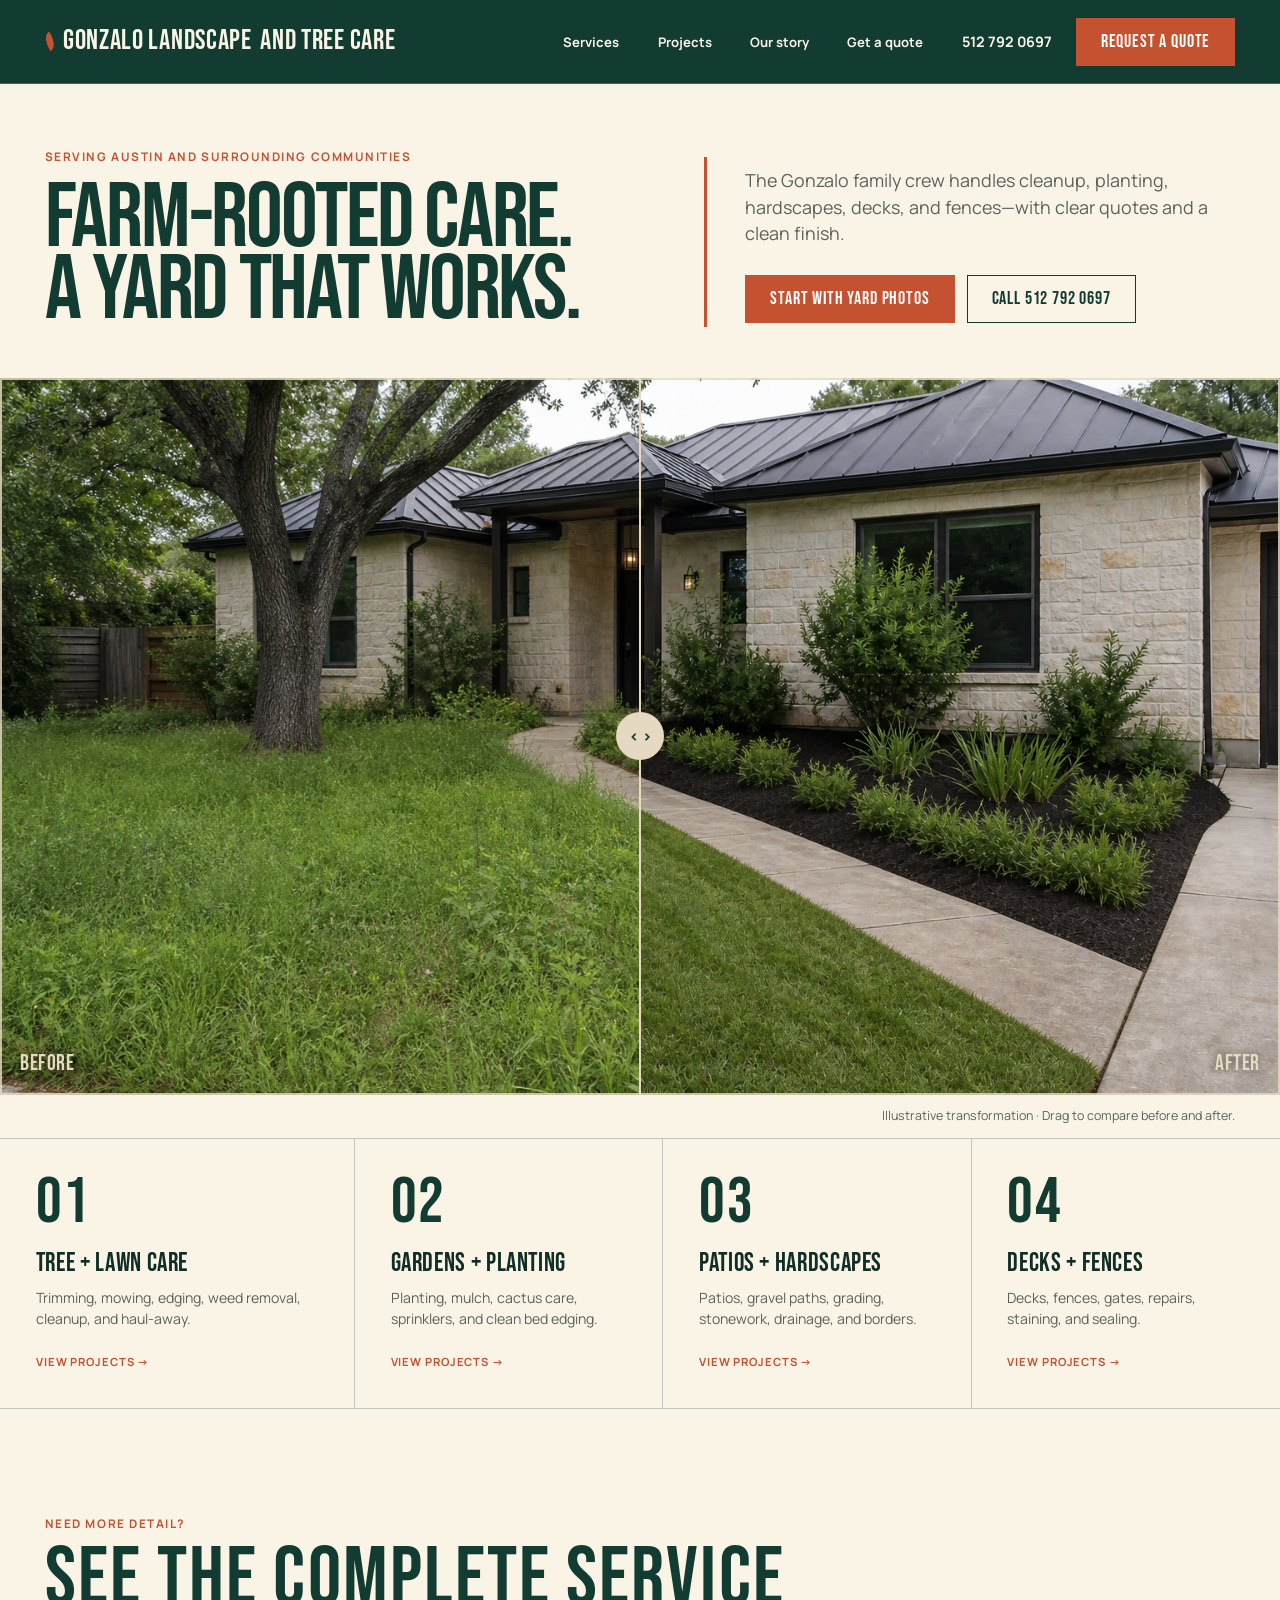
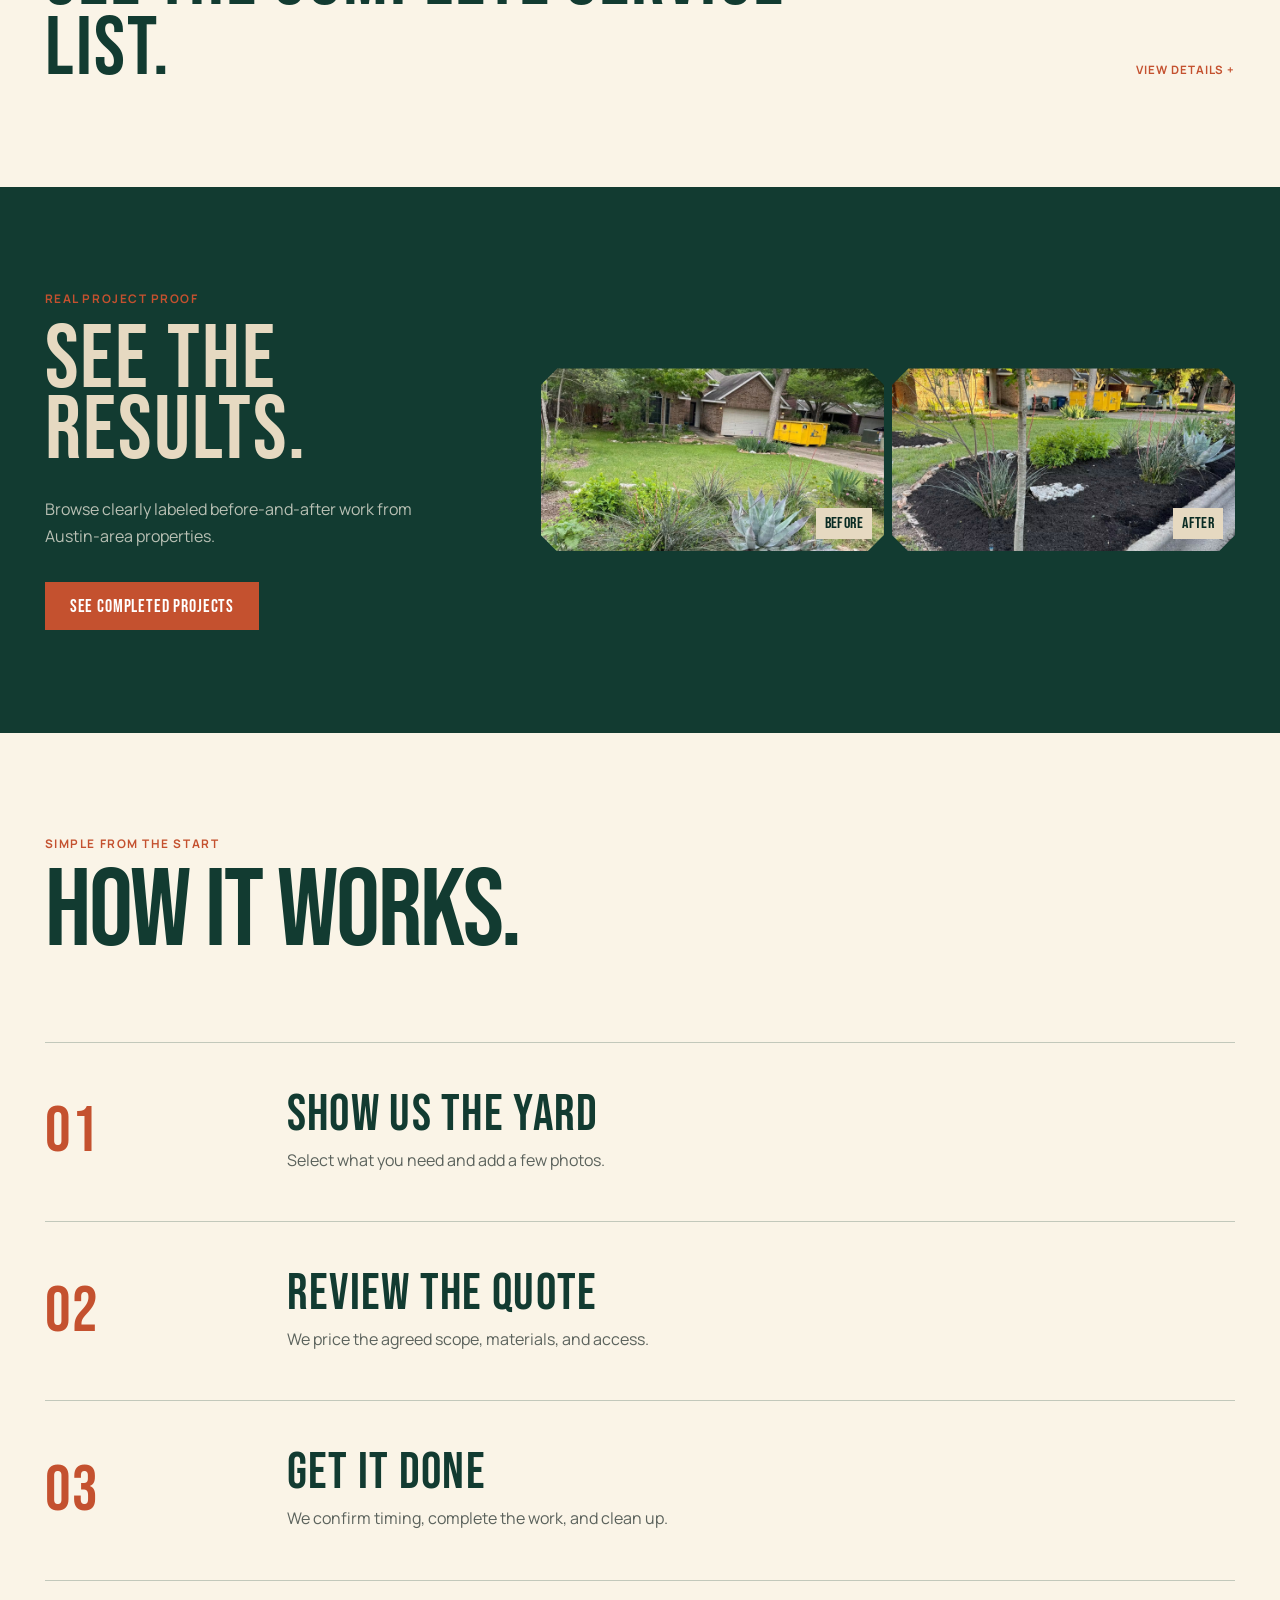
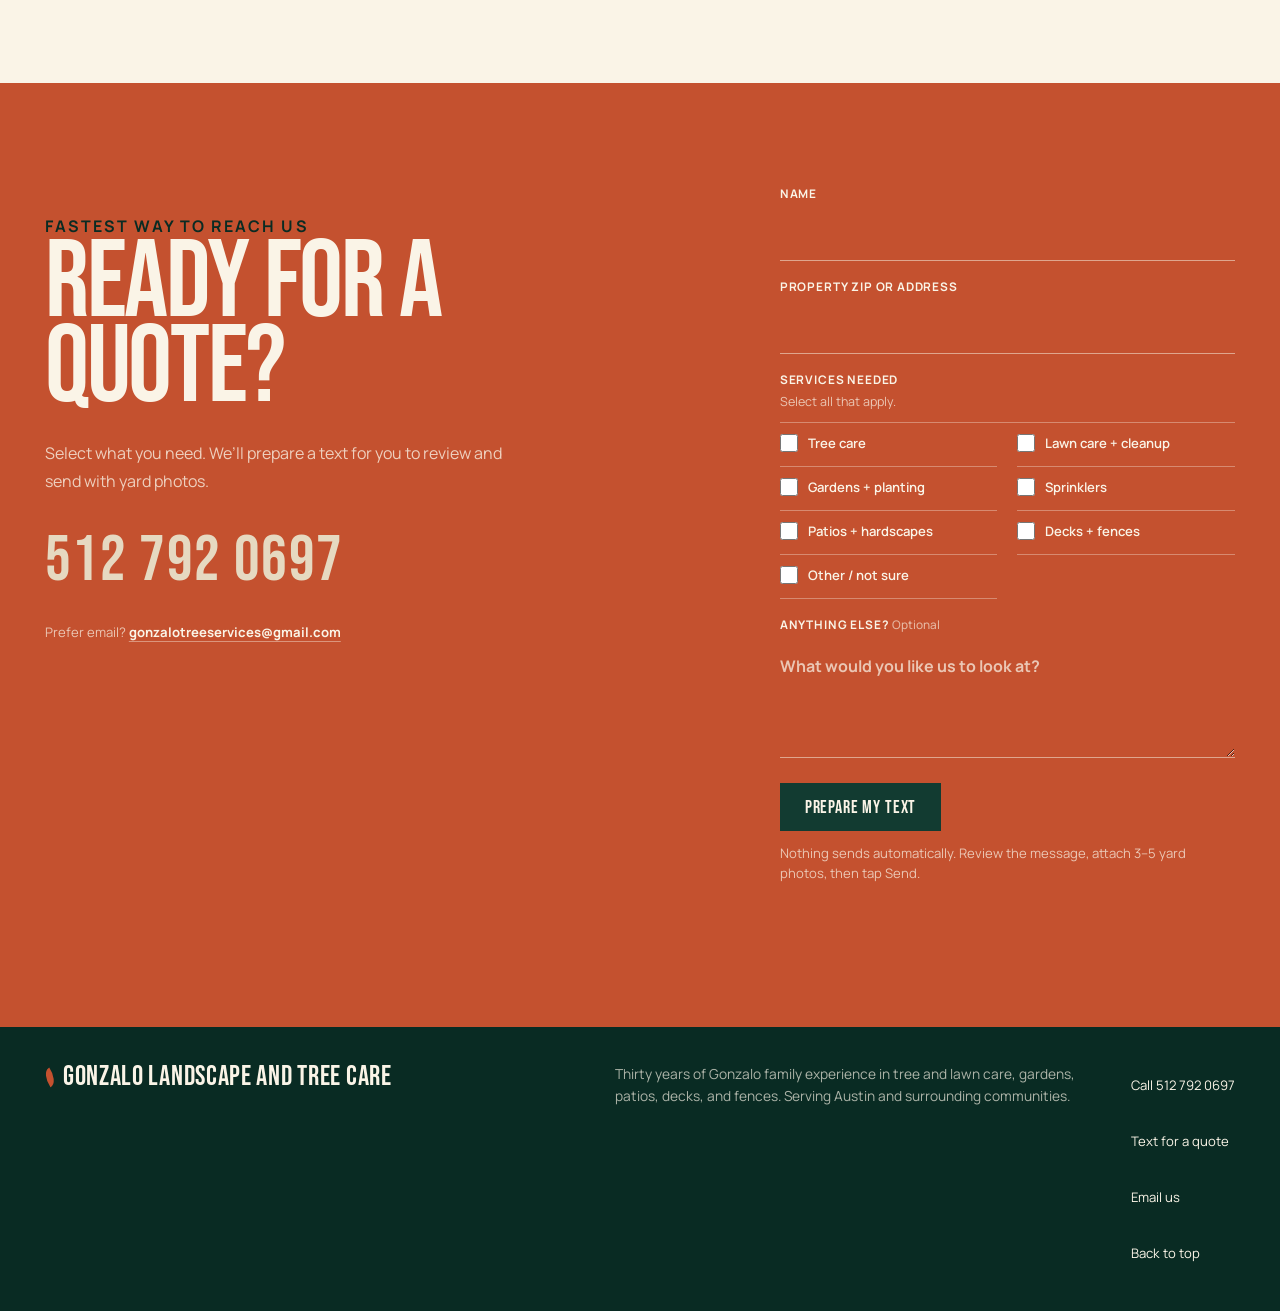
==== commit c230d627: "Fix mobile company header" ====
--- a/index.html
+++ b/index.html
@@ -16,13 +16,13 @@
       href="https://fonts.googleapis.com/css2?family=Bebas+Neue&amp;family=Manrope:wght@400;500;600;700&amp;display=swap"
       rel="stylesheet"
     />
-    <link rel="stylesheet" href="styles.css?v=20260812-3" />
+    <link rel="stylesheet" href="styles.css?v=20260812-4" />
   </head>
   <body id="top">
     <a class="skip-link" href="#main-content">Skip to content</a>
     <header class="site-header" data-header>
       <a class="brand display-type" href="#top" aria-label="Gonzalo Landscape and Tree Care home">
-        Gonzalo Landscape and Tree Care
+        <span class="brand-name">Gonzalo Landscape</span><span class="brand-service">and Tree Care</span>
       </a>
 
       <button
--- a/styles.css
+++ b/styles.css
@@ -133,12 +133,18 @@
 }
 
 .brand::before {
+  flex: 0 0 auto;
   width: 0.34em;
   height: 0.62em;
   content: "";
   background: var(--adobe);
   border-radius: 100% 0;
   transform: rotate(-34deg);
+}
+
+.brand-name,
+.brand-service {
+  white-space: nowrap;
 }
 
 .site-nav {
@@ -302,7 +308,8 @@
 
 .hero h1 {
   max-width: 760px;
-  margin: 0;
+  margin-top: 0;
+  margin-bottom: 0;
   color: var(--cedar);
   font-size: clamp(4.5rem, 7.2vw, 8rem);
   line-height: 0.78;
@@ -1629,12 +1636,34 @@
   }
 
   .site-header {
-    grid-template-columns: 1fr auto;
+    grid-template-columns: minmax(0, 1fr) auto;
     min-height: var(--header-height);
+    padding-top: 10px;
+    padding-bottom: 10px;
   }
 
   .brand {
-    font-size: 1.65rem;
+    display: grid;
+    grid-template-columns: auto minmax(0, 1fr);
+    gap: 0 0.34em;
+    min-width: 0;
+    font-size: clamp(1.15rem, 5.5vw, 1.65rem);
+    line-height: 0.94;
+  }
+
+  .brand::before {
+    grid-row: 1 / span 2;
+    align-self: center;
+  }
+
+  .brand-name,
+  .brand-service {
+    grid-column: 2;
+  }
+
+  .brand-service {
+    color: var(--limestone);
+    font-size: 0.78em;
   }
 
   .js-enabled .menu-toggle {
@@ -1657,11 +1686,17 @@
     z-index: 32;
     grid-column: auto;
     grid-row: auto;
-    transform: translateY(-120%);
+    visibility: hidden;
+    opacity: 0;
+    transform: translateY(-16px);
+    pointer-events: none;
   }
 
   .js-enabled .site-nav.is-open {
+    visibility: visible;
+    opacity: 1;
     transform: translateY(0);
+    pointer-events: auto;
   }
 
   .site-nav a {
@@ -1824,6 +1859,17 @@
     --section-space-compact: 56px;
   }
 
+  .site-header {
+    padding-right: 18px;
+    padding-left: 18px;
+  }
+
+  .menu-toggle {
+    min-width: 52px;
+    padding-right: 0;
+    font-size: 1.15rem;
+  }
+
   .hero h1 {
     font-size: clamp(4rem, 20vw, 6rem);
   }
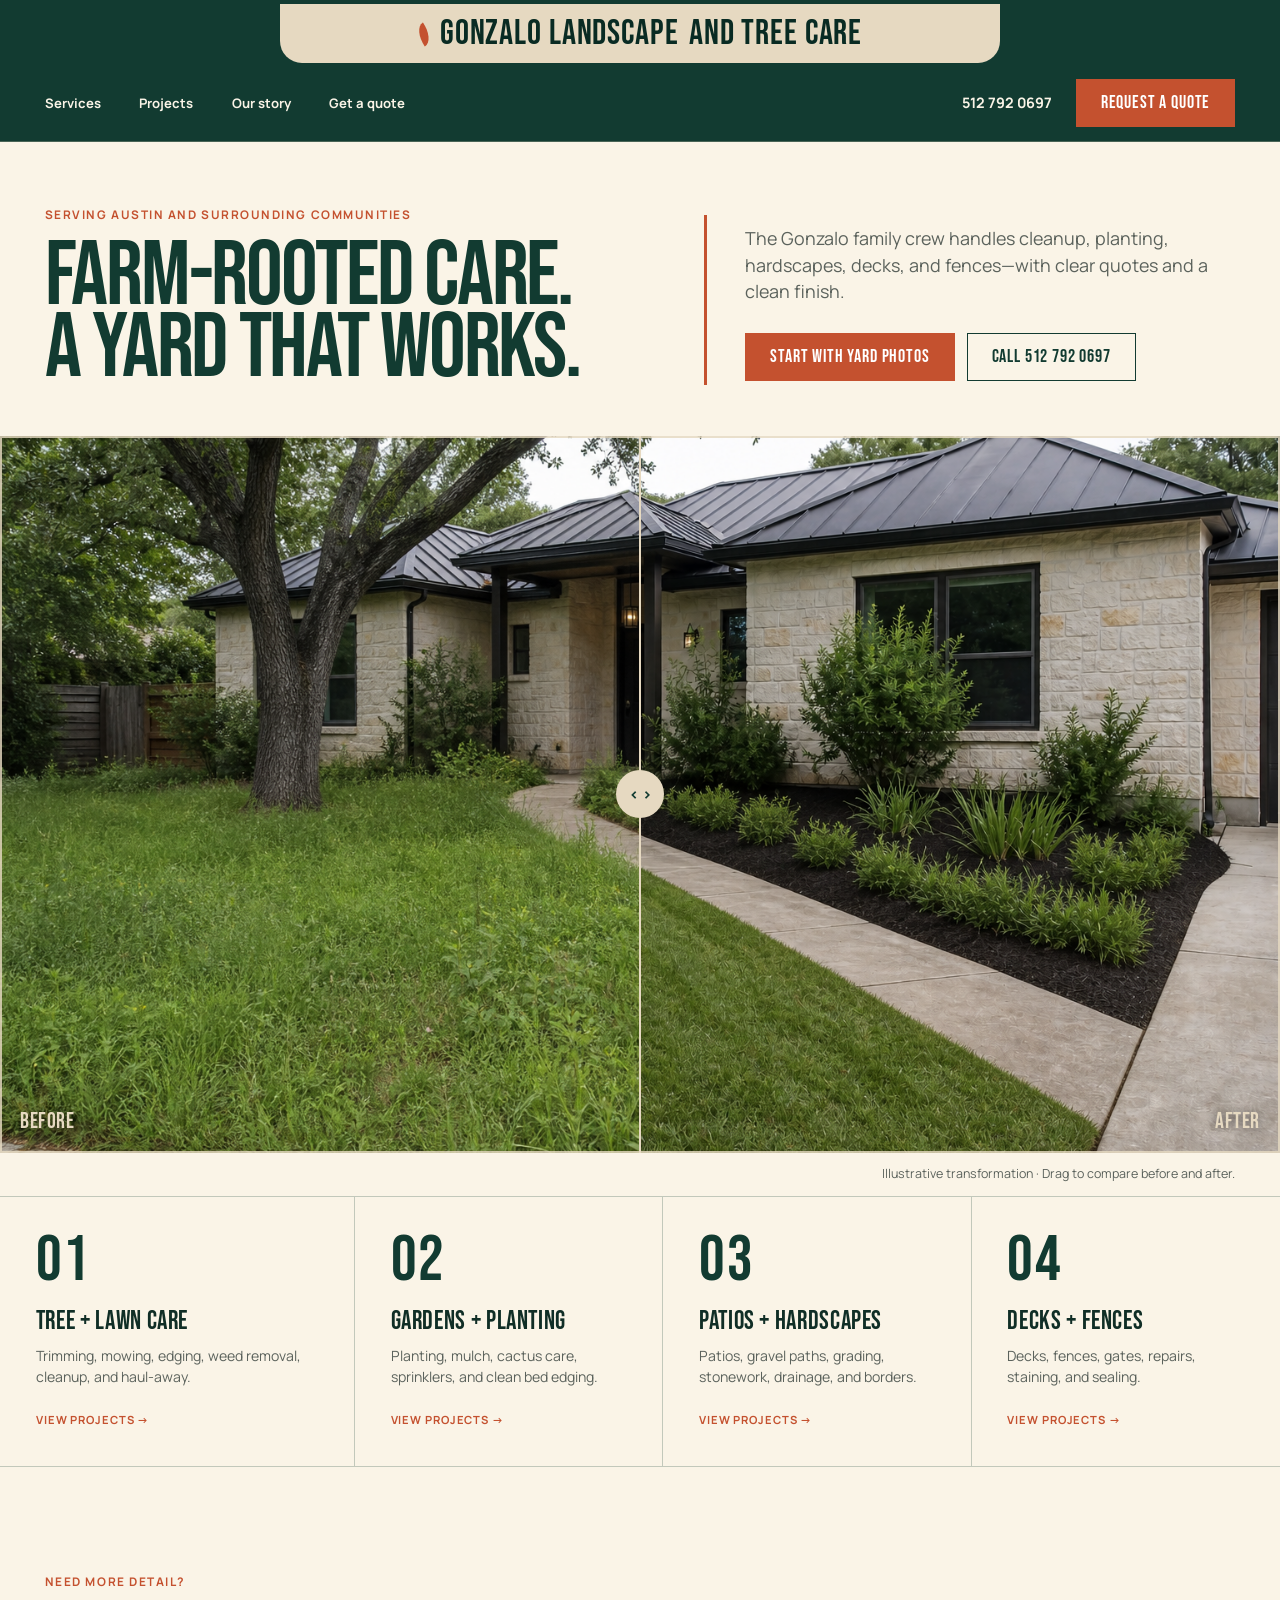
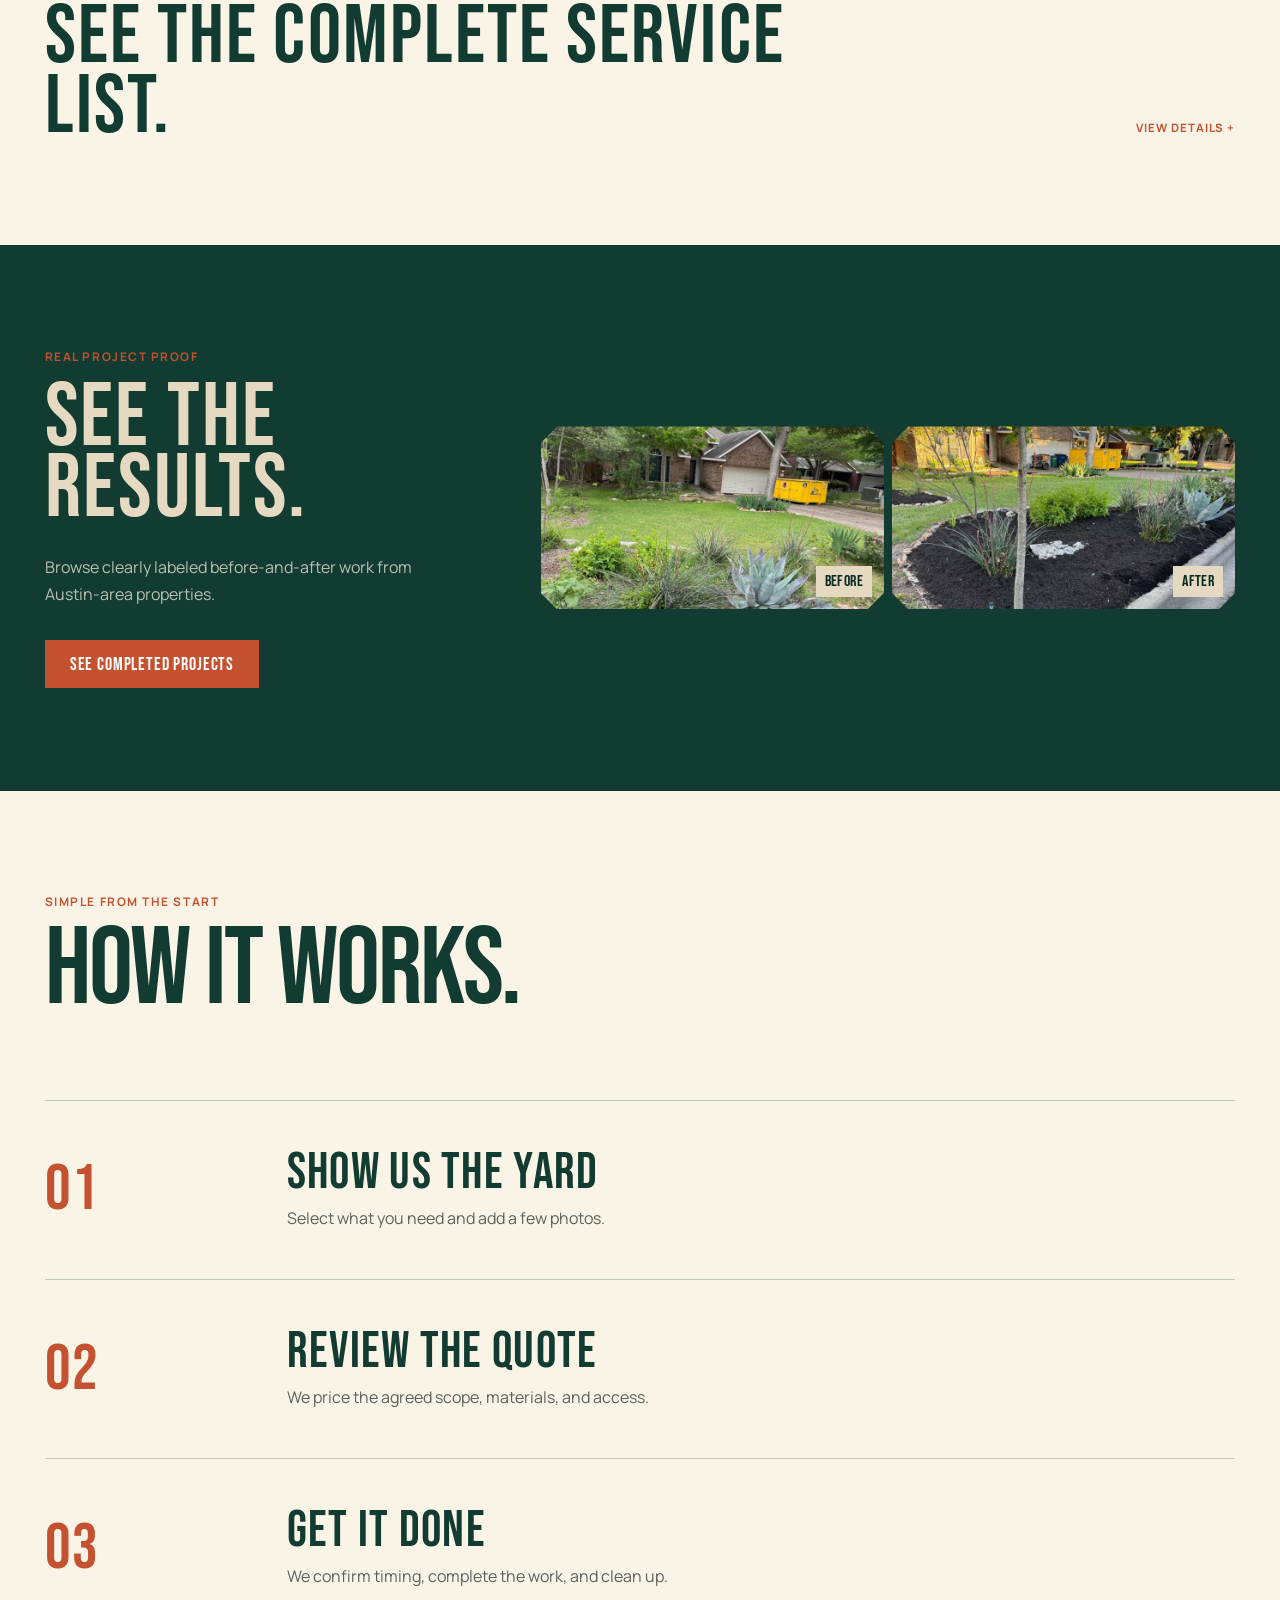
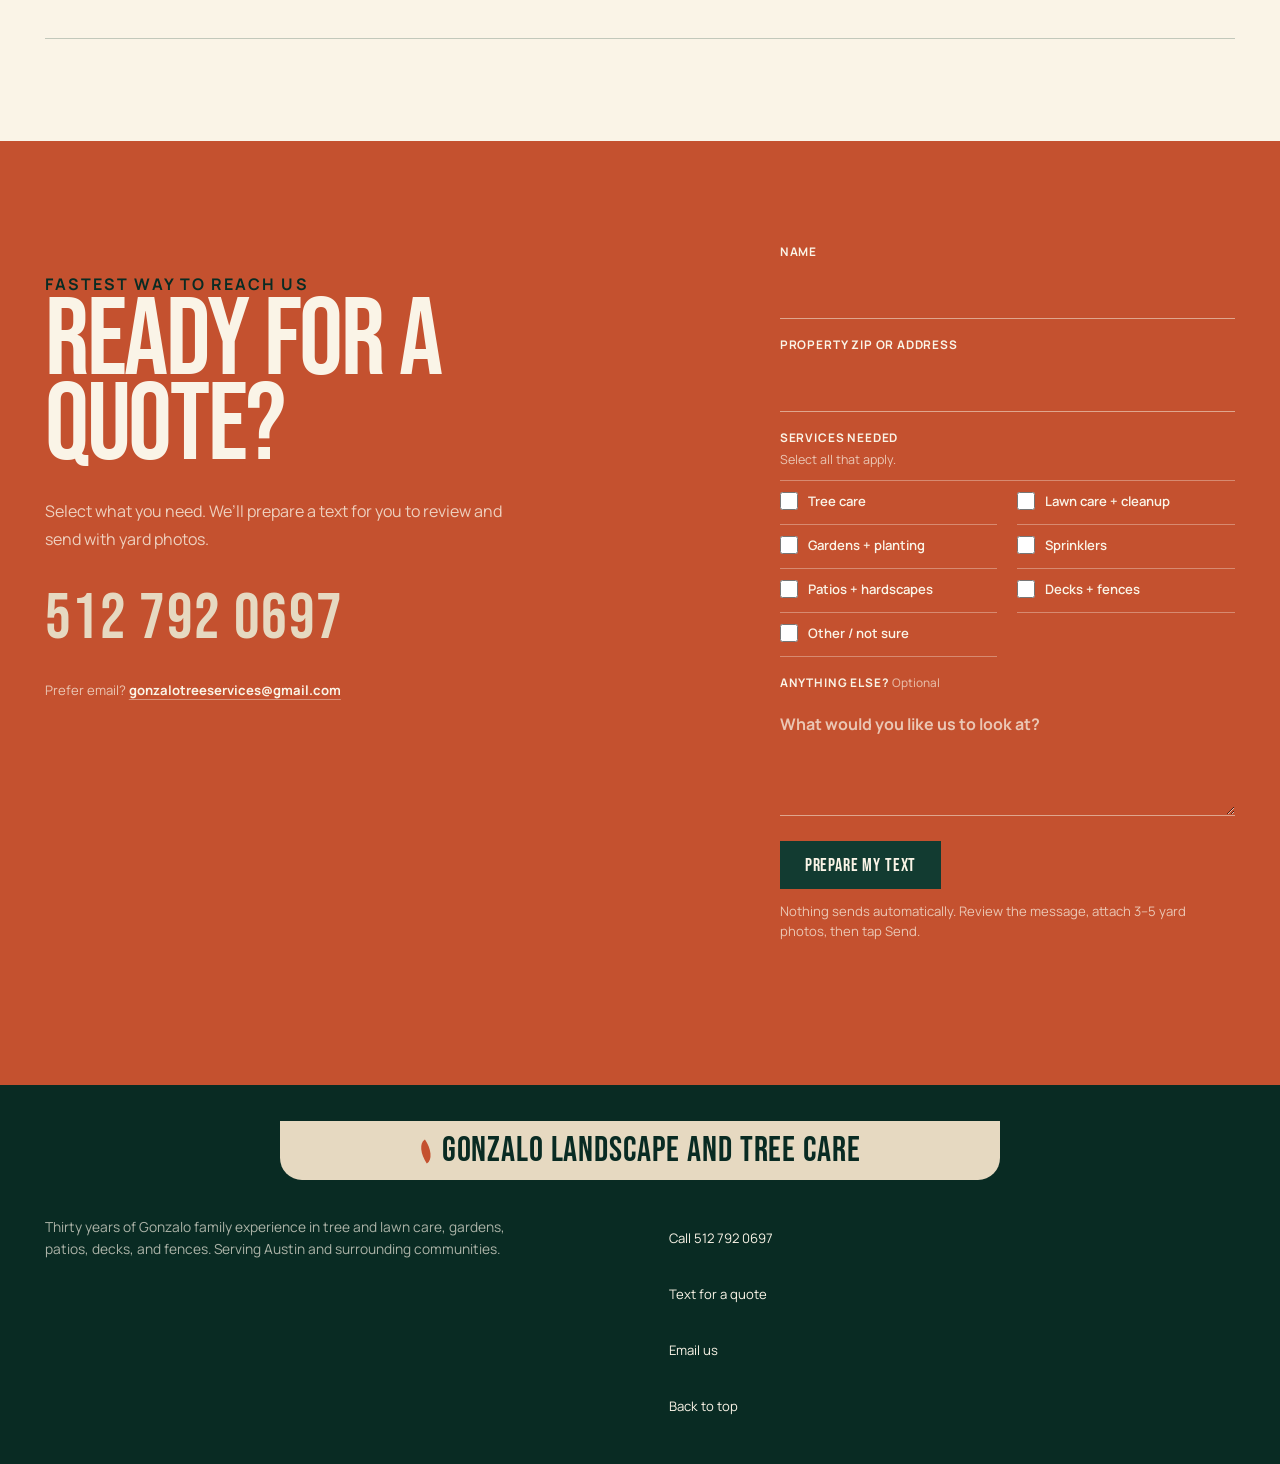
==== commit b6470f3a: "Center Gonzalo wordmark in header" ====
--- a/index.html
+++ b/index.html
@@ -16,7 +16,7 @@
       href="https://fonts.googleapis.com/css2?family=Bebas+Neue&amp;family=Manrope:wght@400;500;600;700&amp;display=swap"
       rel="stylesheet"
     />
-    <link rel="stylesheet" href="styles.css?v=20260812-4" />
+    <link rel="stylesheet" href="styles.css?v=20260812-5" />
   </head>
   <body id="top">
     <a class="skip-link" href="#main-content">Skip to content</a>
--- a/styles.css
+++ b/styles.css
@@ -13,7 +13,7 @@
   --clip-y: 9%;
   --photo-aspect: 15 / 8;
   --page-gutter: clamp(20px, 3.5vw, 58px);
-  --header-height: 84px;
+  --header-height: 142px;
   --section-space: clamp(72px, 8vw, 120px);
   --section-space-compact: clamp(56px, 6vw, 88px);
   --tap-target: 44px;
@@ -109,10 +109,11 @@
   top: 0;
   z-index: 30;
   display: grid;
-  grid-template-columns: minmax(220px, 1fr) auto auto;
+  grid-template-columns: minmax(0, 1fr) auto;
+  grid-template-rows: auto auto;
   align-items: center;
-  min-height: 84px;
-  padding: 14px var(--page-gutter);
+  min-height: var(--header-height);
+  padding: 0 var(--page-gutter) 10px;
   color: var(--plaster);
   background: var(--cedar);
   border-bottom: 1px solid rgba(230, 217, 193, 0.26);
@@ -125,10 +126,18 @@
 
 .brand {
   display: inline-flex;
+  grid-column: 1 / -1;
+  grid-row: 1;
+  justify-self: center;
+  justify-content: center;
   gap: 0.3em;
   align-items: center;
-  width: fit-content;
-  font-size: clamp(1.65rem, 2.2vw, 2.2rem);
+  width: min(720px, 100%);
+  padding: 13px 28px 11px;
+  color: var(--cedar-deep);
+  background: var(--limestone);
+  border-radius: 0 0 22px 22px;
+  font-size: clamp(2rem, 2.7vw, 2.75rem);
   line-height: 1;
 }
 
@@ -149,9 +158,12 @@
 
 .site-nav {
   display: flex;
+  grid-column: 1;
+  grid-row: 2;
+  justify-self: start;
   align-items: center;
   gap: clamp(20px, 3vw, 46px);
-  margin-right: clamp(22px, 3vw, 46px);
+  margin: 8px 0 0;
   font-size: 0.82rem;
   font-weight: 700;
 }
@@ -198,8 +210,12 @@
 
 .header-actions {
   display: flex;
+  grid-column: 2;
+  grid-row: 2;
+  justify-self: end;
   align-items: center;
   gap: 24px;
+  margin-top: 8px;
 }
 
 .header-phone {
@@ -1602,7 +1618,7 @@
 
 @media (max-width: 1120px) {
   :root {
-    --header-height: 132px;
+    --header-height: 142px;
   }
 
   .site-header {
@@ -1610,10 +1626,10 @@
   }
 
   .site-nav {
-    grid-column: 1 / -1;
+    grid-column: 1;
     grid-row: 2;
-    justify-content: center;
-    margin: 10px 0 0;
+    justify-content: start;
+    margin: 8px 0 0;
   }
 
   .service-index {
@@ -1637,6 +1653,7 @@
 
   .site-header {
     grid-template-columns: minmax(0, 1fr) auto;
+    grid-template-rows: auto;
     min-height: var(--header-height);
     padding-top: 10px;
     padding-bottom: 10px;
@@ -1644,9 +1661,18 @@
 
   .brand {
     display: grid;
+    grid-column: 1;
+    grid-row: 1;
+    justify-self: start;
+    justify-content: start;
     grid-template-columns: auto minmax(0, 1fr);
     gap: 0 0.34em;
     min-width: 0;
+    width: fit-content;
+    padding: 0;
+    color: var(--plaster);
+    background: transparent;
+    border-radius: 0;
     font-size: clamp(1.15rem, 5.5vw, 1.65rem);
     line-height: 0.94;
   }
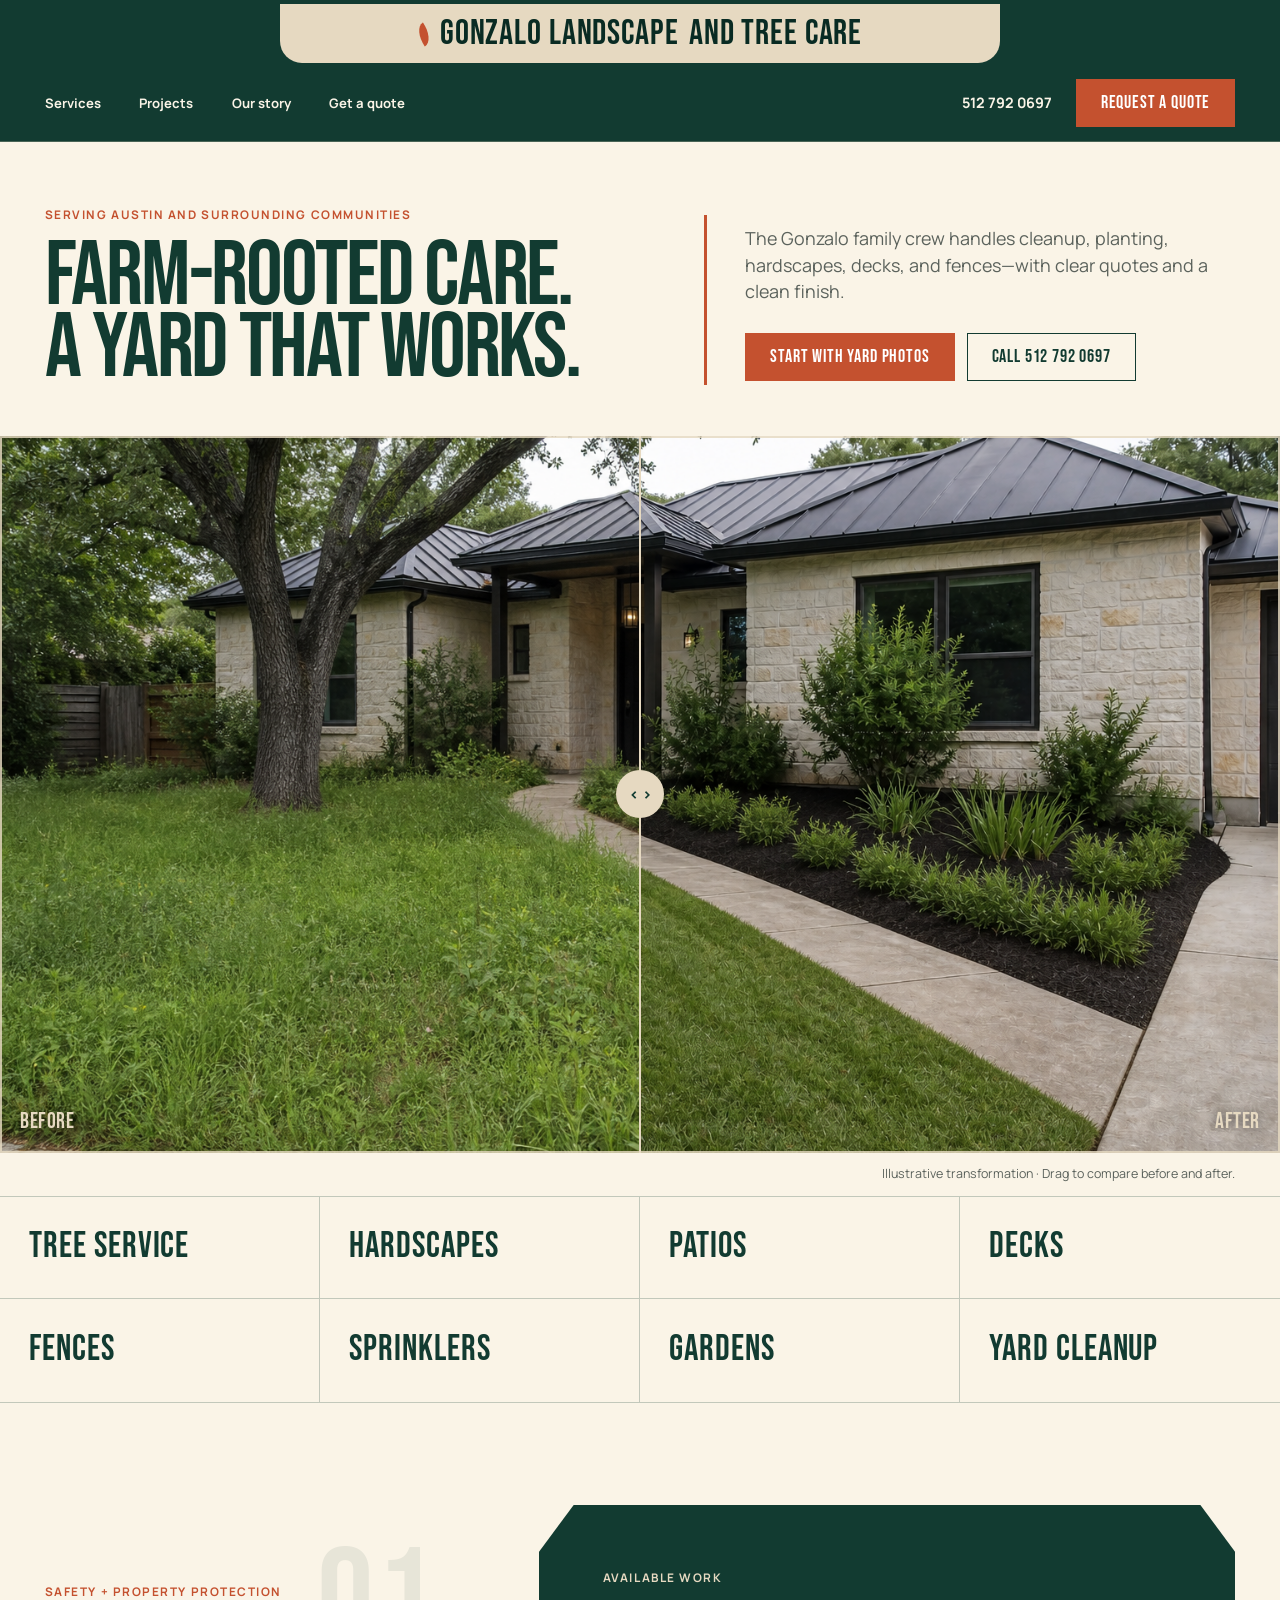
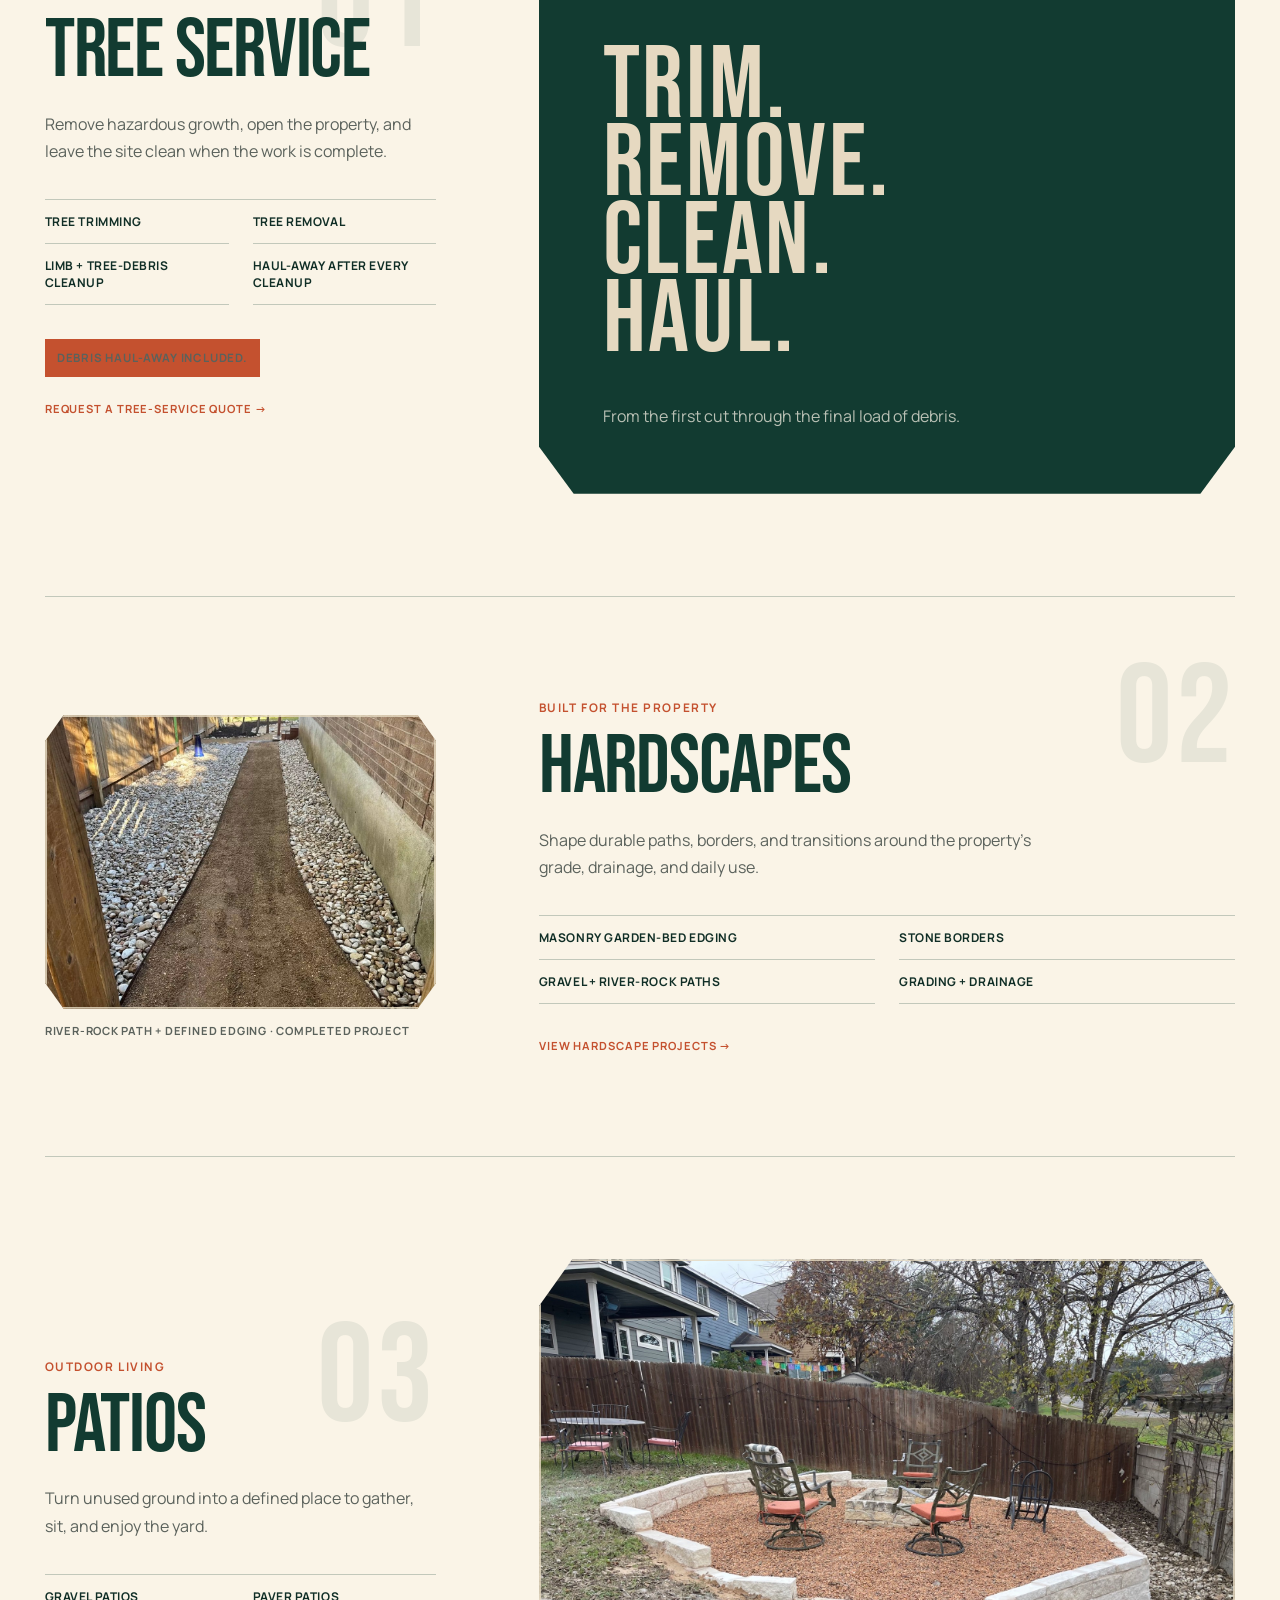
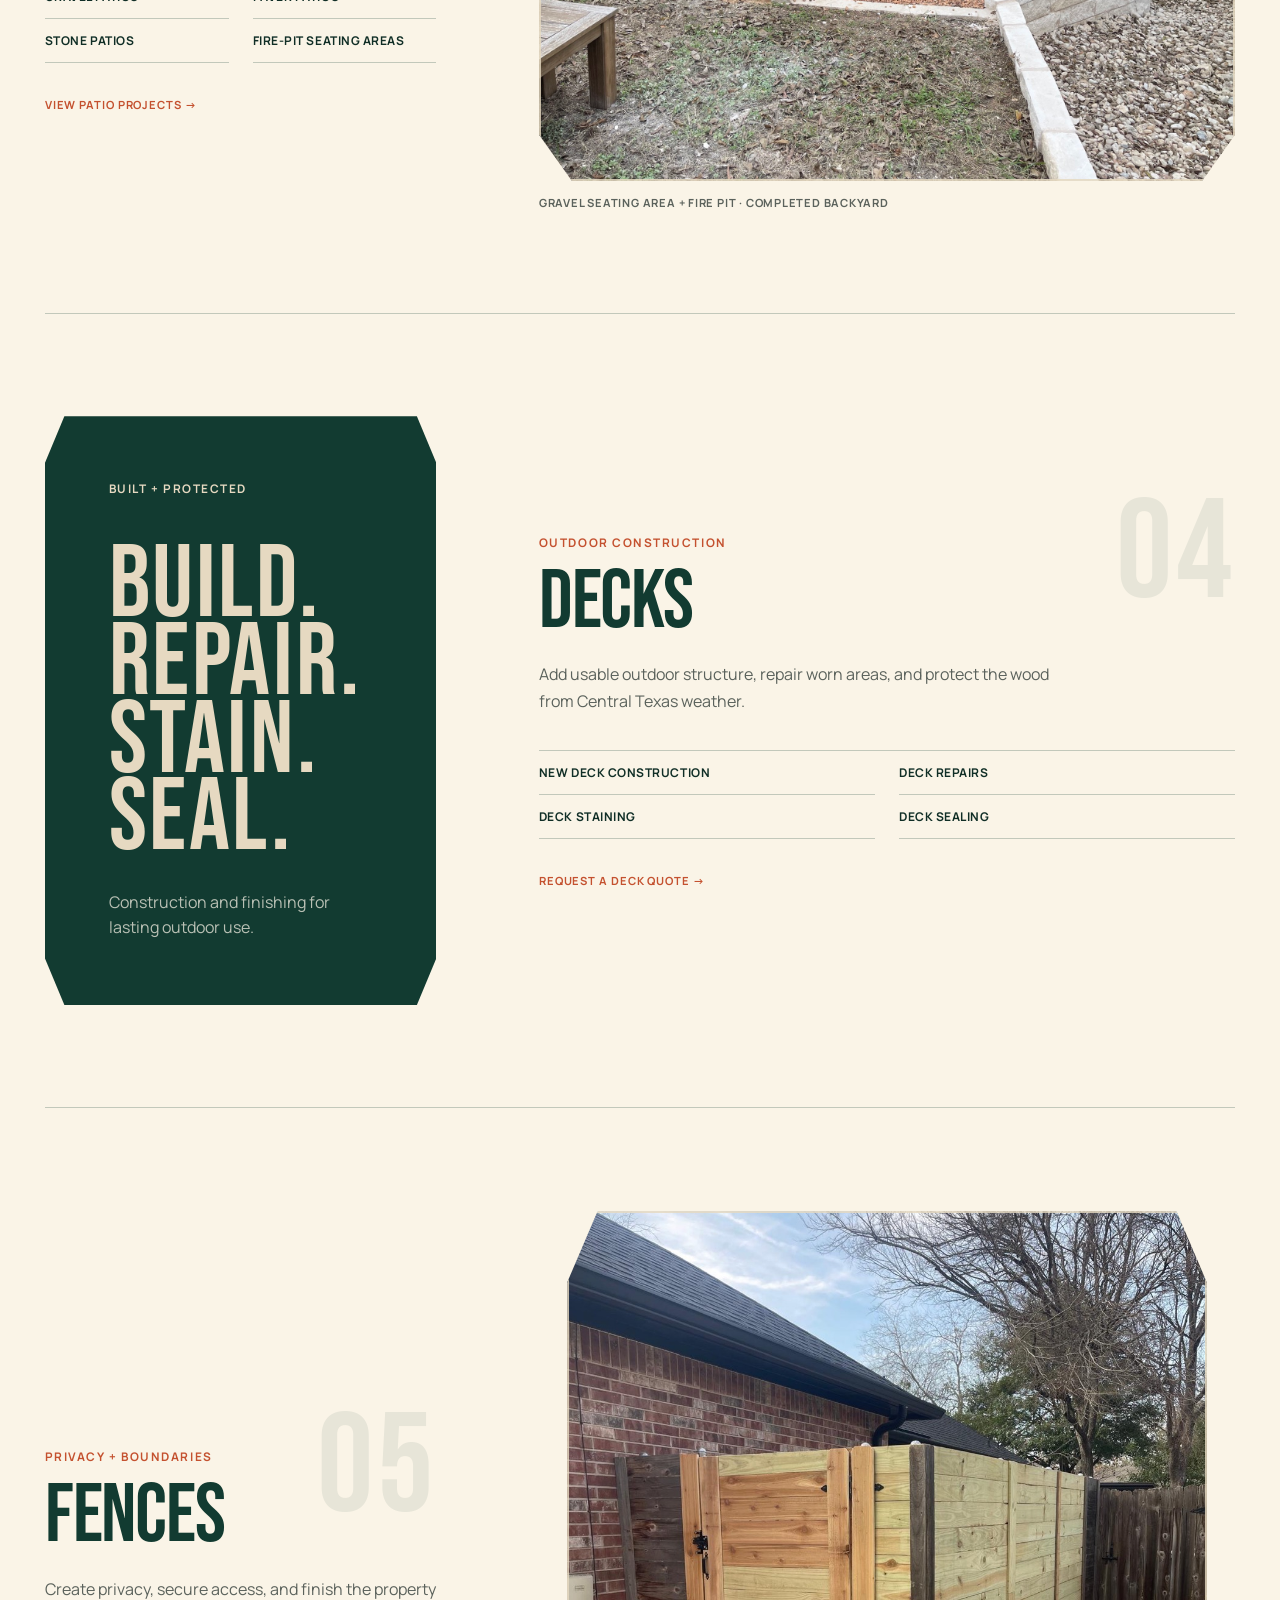
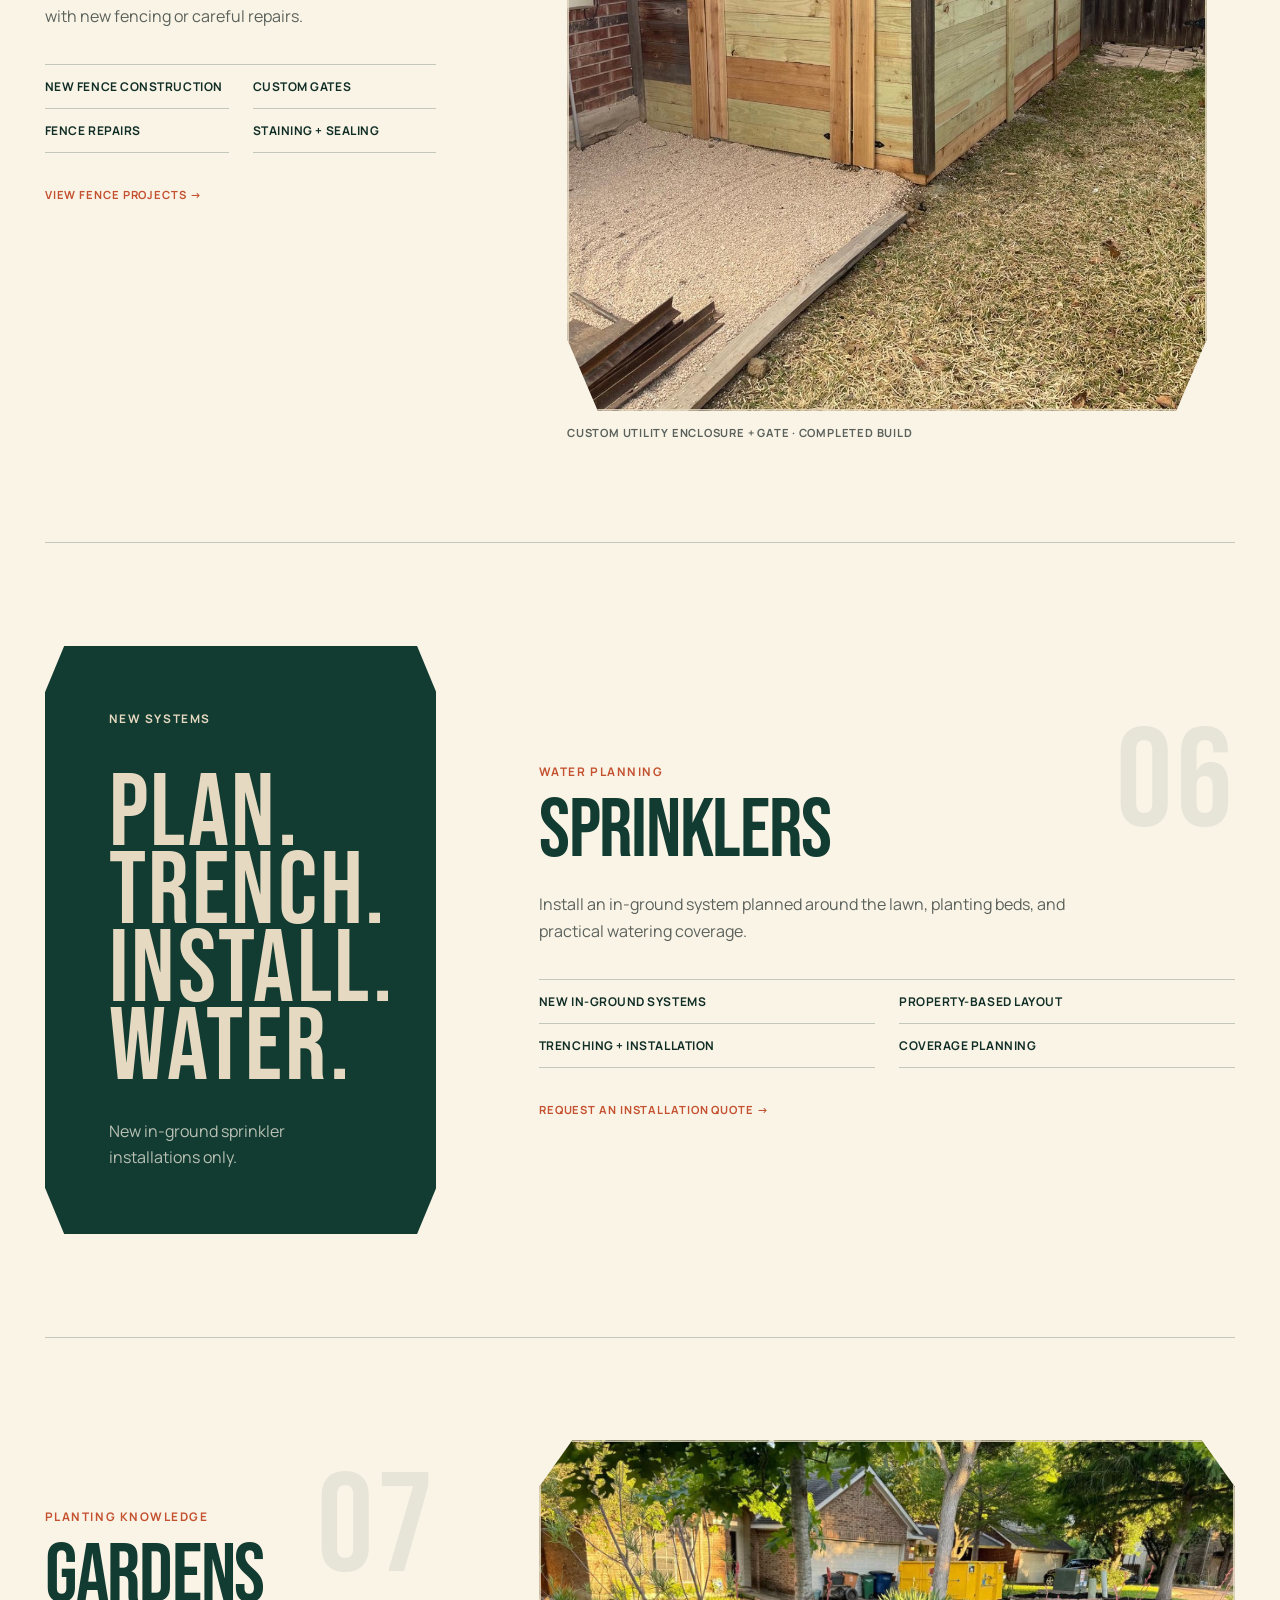
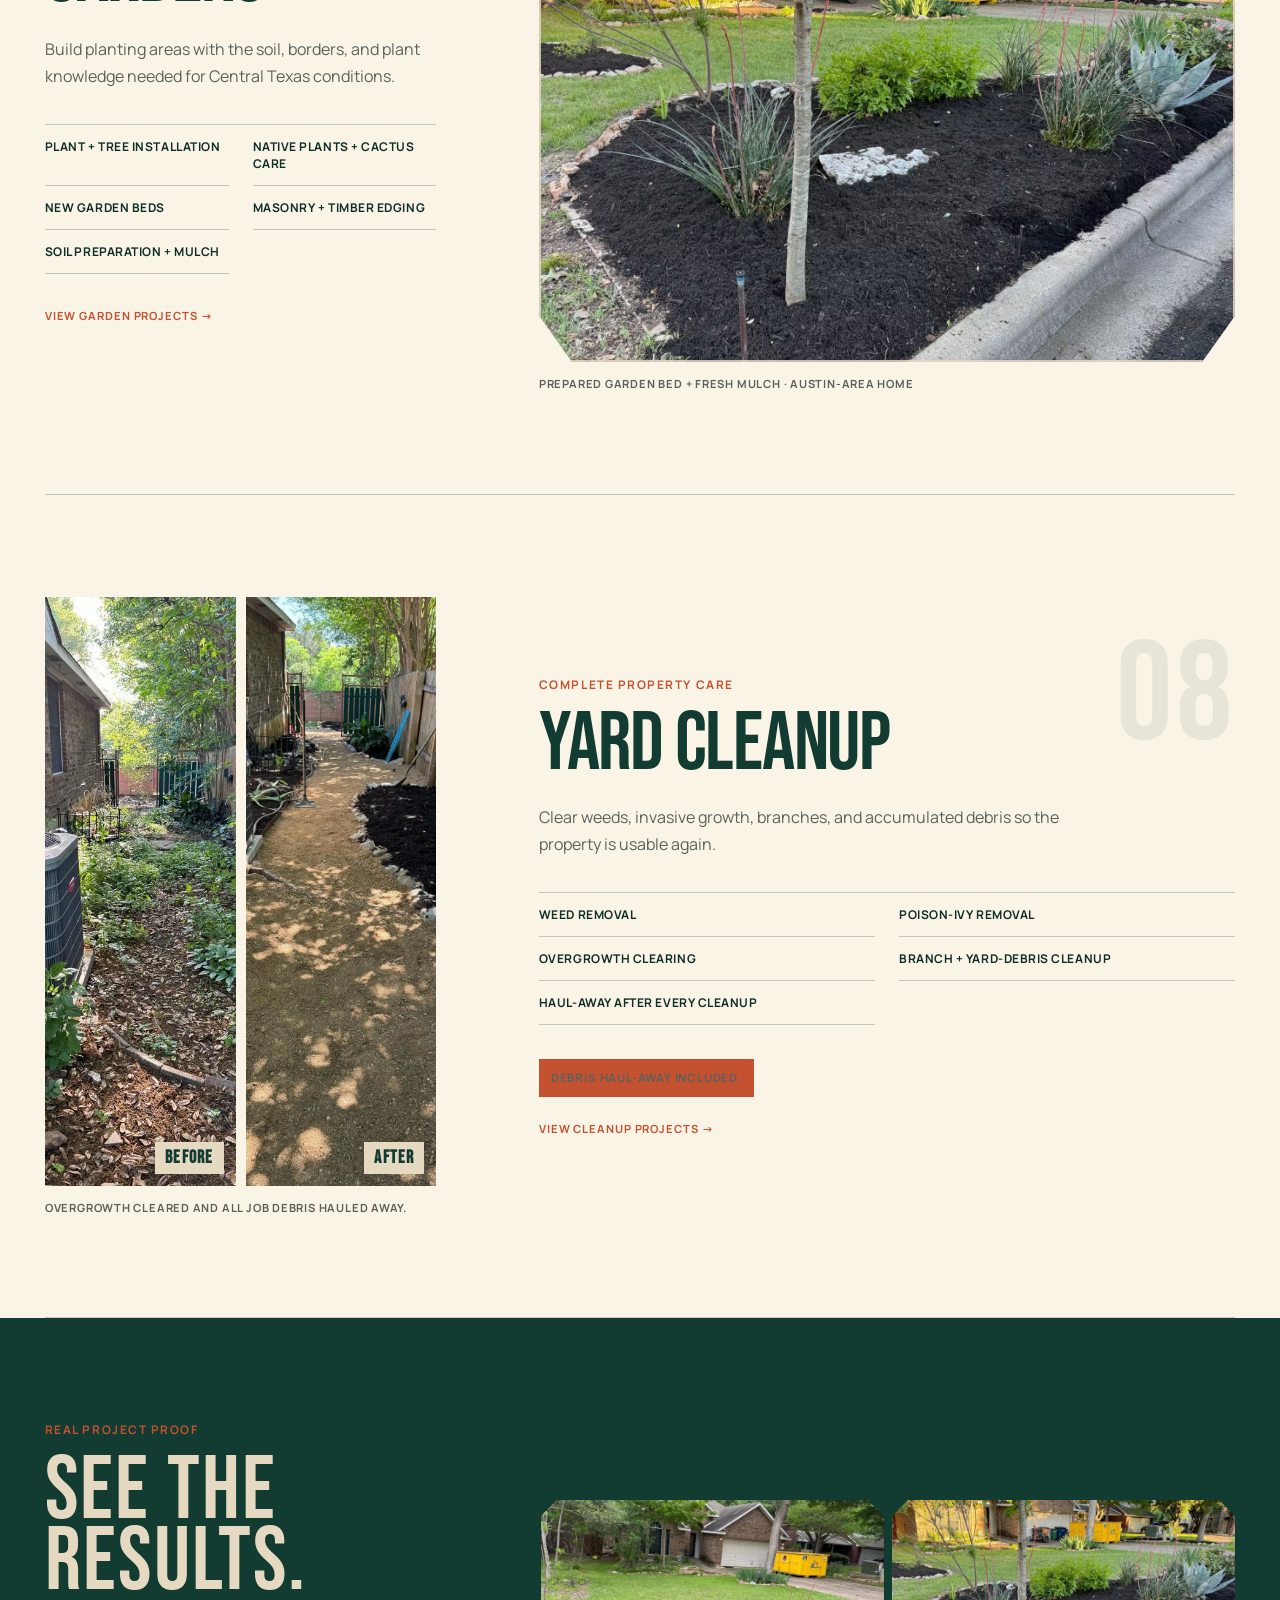
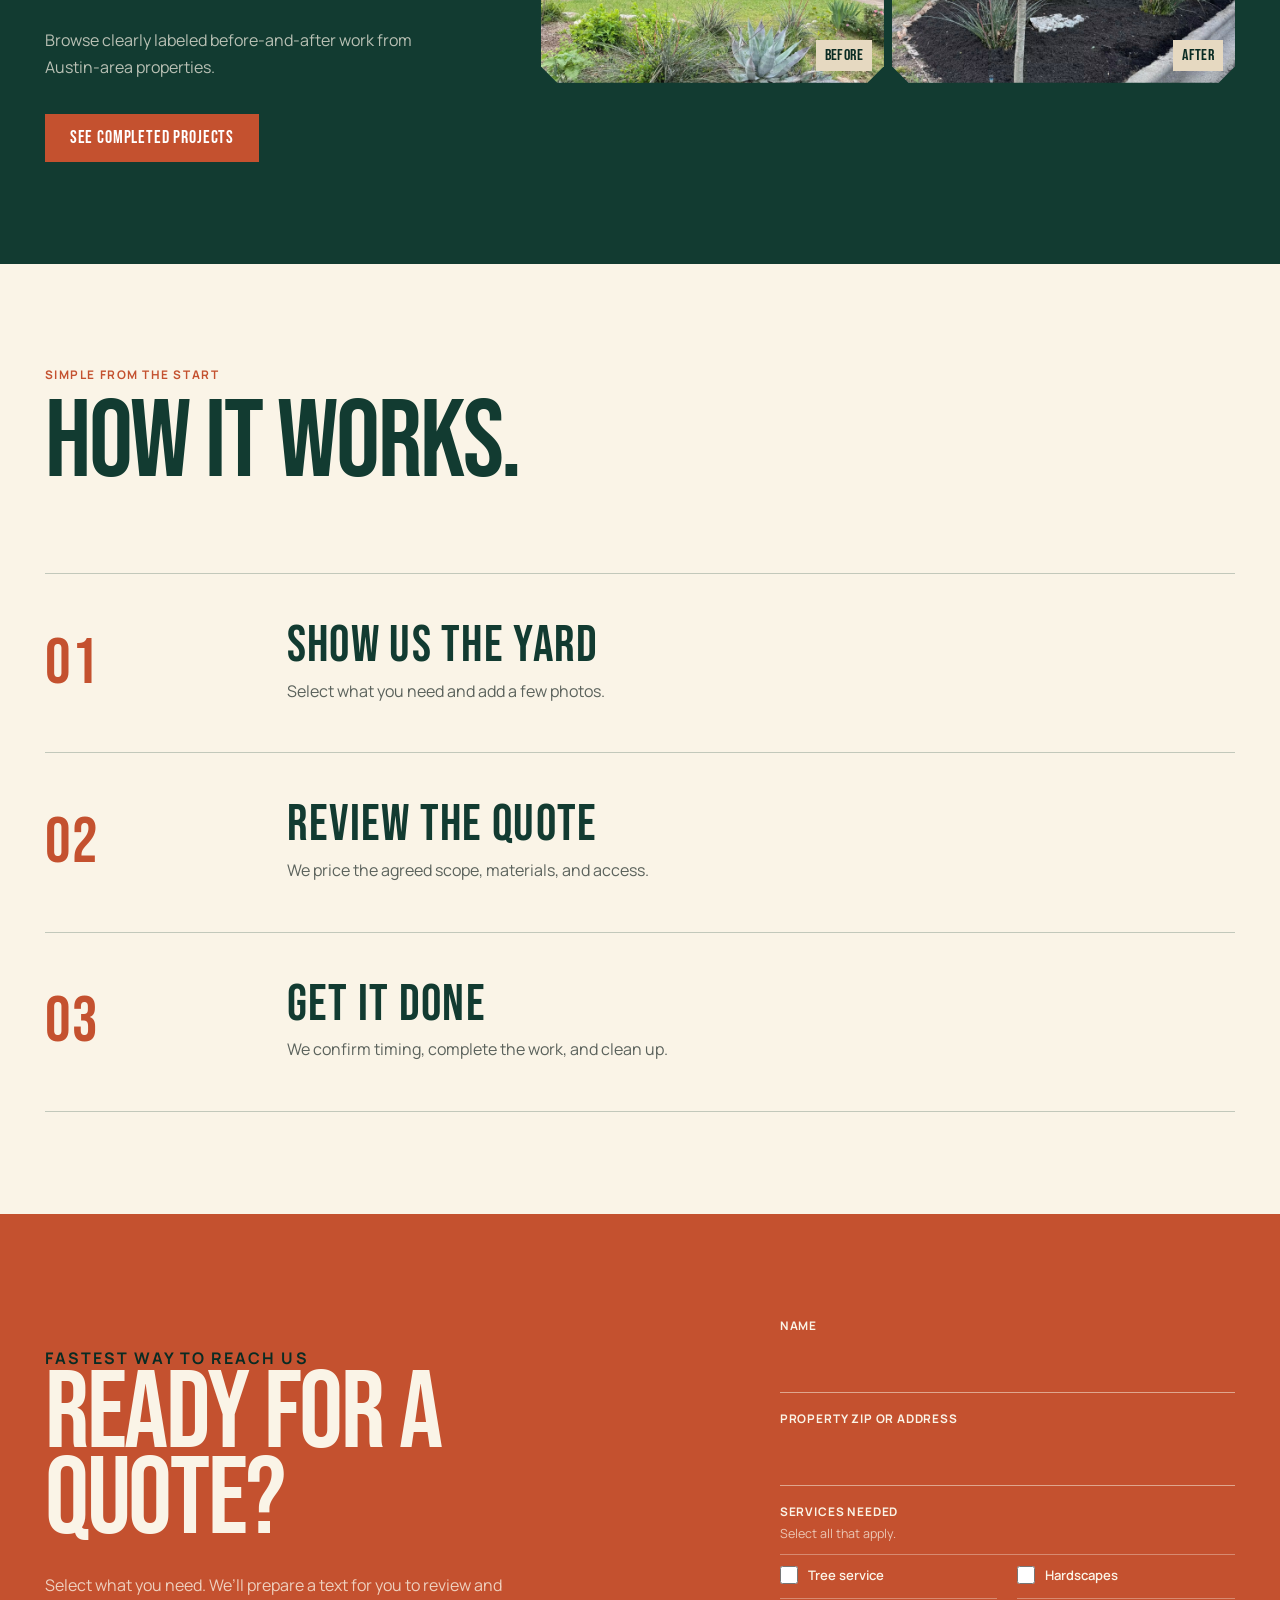
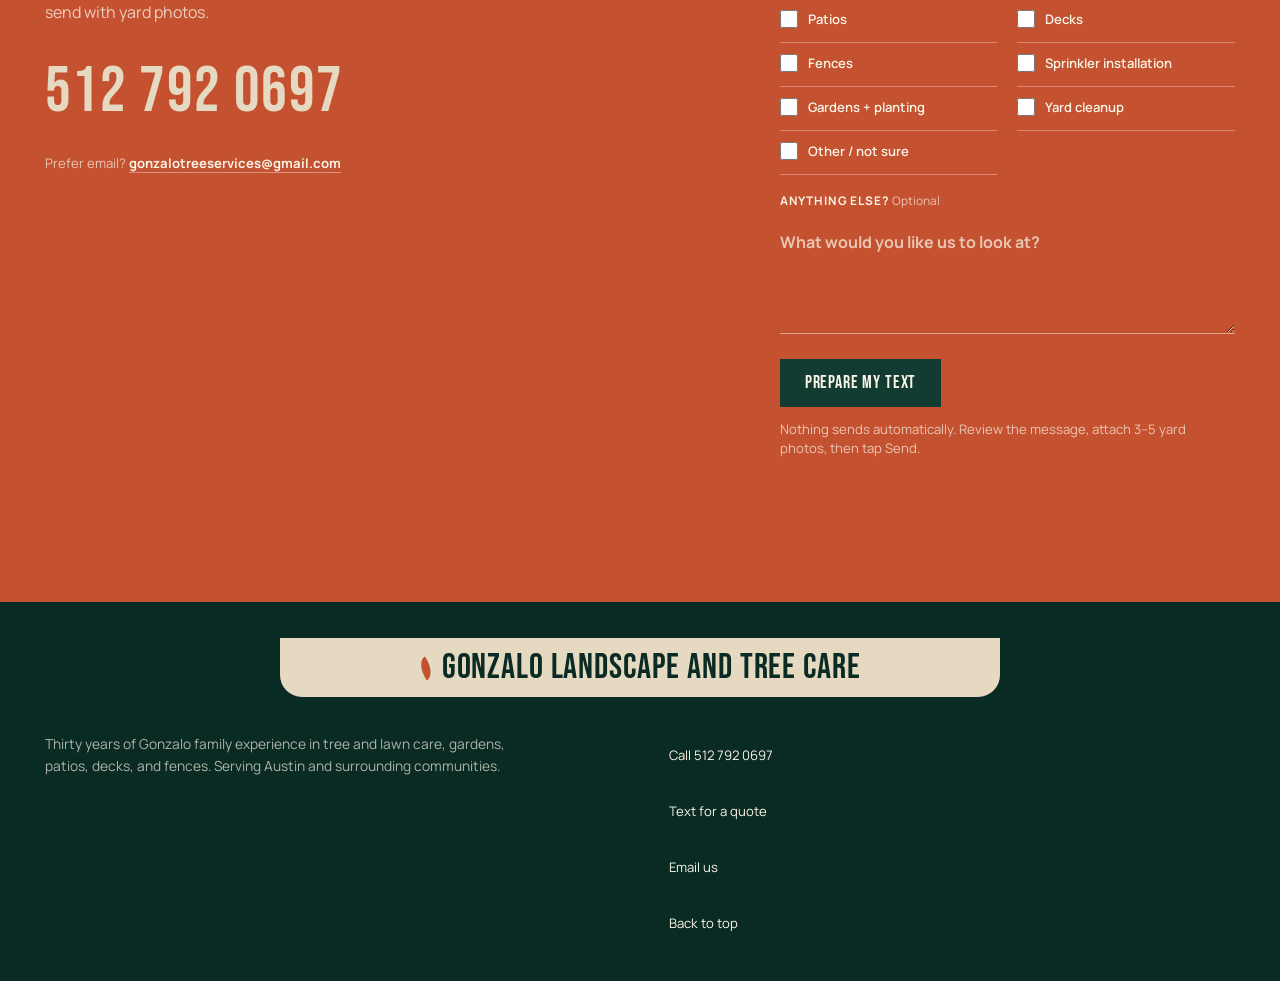
==== commit 0f1507ec: "Refine service and project galleries" ====
--- a/index.html
+++ b/index.html
@@ -16,7 +16,7 @@
       href="https://fonts.googleapis.com/css2?family=Bebas+Neue&amp;family=Manrope:wght@400;500;600;700&amp;display=swap"
       rel="stylesheet"
     />
-    <link rel="stylesheet" href="styles.css?v=20260812-5" />
+    <link rel="stylesheet" href="styles.css?v=20260812-6" />
   </head>
   <body id="top">
     <a class="skip-link" href="#main-content">Skip to content</a>
@@ -66,9 +66,9 @@
 
         <div class="hero-comparison reveal">
           <div class="compare photo-frame" data-compare style="--compare-position: 50%">
-            <img class="compare-before" src="assets/landscaping-before.png" alt="Illustrative front yard before mowing, edging, and bed cleanup" fetchpriority="high" decoding="async" />
+            <img class="compare-before" src="assets/landscaping-before.png" alt="Illustrative front yard before cleanup, garden-bed edging, and planting" fetchpriority="high" decoding="async" />
             <div class="compare-after" data-compare-after>
-              <img src="assets/landscaping-after.png" alt="Illustrative view of the same front yard after mowing, edging, bed cleanup, and fresh mulch" fetchpriority="high" decoding="async" />
+              <img src="assets/landscaping-after.png" alt="Illustrative view of the same front yard after cleanup, garden-bed edging, planting, and fresh mulch" fetchpriority="high" decoding="async" />
             </div>
             <span class="compare-label compare-label-before display-type">Before</span>
             <span class="compare-label compare-label-after display-type">After</span>
@@ -79,98 +79,89 @@
         </div>
       </section>
 
-      <section class="service-index" id="services" aria-label="Landscaping services">
-        <a class="service-row reveal" href="projects.html?filter=lawn">
-          <span class="service-number display-type">01</span>
-          <h2 class="display-type">Tree + lawn care</h2>
-          <p>Trimming, mowing, edging, weed removal, cleanup, and haul-away.</p>
-          <span class="service-action">View projects →</span>
-        </a>
-        <a class="service-row reveal" href="projects.html?filter=gardens">
-          <span class="service-number display-type">02</span>
-          <h2 class="display-type">Gardens + planting</h2>
-          <p>Planting, mulch, cactus care, sprinklers, and clean bed edging.</p>
-          <span class="service-action">View projects →</span>
-        </a>
-        <a class="service-row reveal" href="projects.html?filter=hardscapes">
-          <span class="service-number display-type">03</span>
-          <h2 class="display-type">Patios + hardscapes</h2>
-          <p>Patios, gravel paths, grading, stonework, drainage, and borders.</p>
-          <span class="service-action">View projects →</span>
-        </a>
-        <a class="service-row reveal" href="projects.html?filter=fences">
-          <span class="service-number display-type">04</span>
-          <h2 class="display-type">Decks + fences</h2>
-          <p>Decks, fences, gates, repairs, staining, and sealing.</p>
-          <span class="service-action">View projects →</span>
-        </a>
-      </section>
-
-      <section class="service-guide service-guide-collapsed section-pad" id="service-guide" aria-labelledby="service-guide-title">
-        <details class="service-disclosure reveal">
-          <summary>
-            <span>
-              <span class="kicker">Need more detail?</span>
-              <span class="display-type service-disclosure-title" id="service-guide-title">See the complete service list.</span>
-            </span>
-            <span class="service-disclosure-action" aria-hidden="true"><span class="when-closed">View details +</span><span class="when-open">Hide details −</span></span>
-          </summary>
-          <div class="service-disclosure-content">
-
-        <article class="service-detail" id="tree-lawn">
+      <section class="service-index" id="services" aria-label="Individual landscaping services">
+        <a class="service-row reveal" href="projects.html?filter=tree-service" aria-label="View Tree Service projects">
+          <h2 class="display-type">Tree Service</h2>
+        </a>
+        <a class="service-row reveal" href="projects.html?filter=hardscapes" aria-label="View Hardscape projects">
+          <h2 class="display-type">Hardscapes</h2>
+        </a>
+        <a class="service-row reveal" href="projects.html?filter=patios" aria-label="View Patio projects">
+          <h2 class="display-type">Patios</h2>
+        </a>
+        <a class="service-row reveal" href="projects.html?filter=decks" aria-label="View Deck projects">
+          <h2 class="display-type">Decks</h2>
+        </a>
+        <a class="service-row reveal" href="projects.html?filter=fences" aria-label="View Fence projects">
+          <h2 class="display-type">Fences</h2>
+        </a>
+        <a class="service-row reveal" href="projects.html?filter=sprinklers" aria-label="View Sprinkler projects">
+          <h2 class="display-type">Sprinklers</h2>
+        </a>
+        <a class="service-row reveal" href="projects.html?filter=gardens" aria-label="View Garden projects">
+          <h2 class="display-type">Gardens</h2>
+        </a>
+        <a class="service-row reveal" href="projects.html?filter=yard-cleanup" aria-label="View Yard Cleanup projects">
+          <h2 class="display-type">Yard Cleanup</h2>
+        </a>
+      </section>
+
+      <section class="service-guide" id="service-guide" aria-label="Detailed landscaping services">
+        <article class="service-detail" id="tree-service">
           <div class="service-detail-copy reveal">
             <p class="service-detail-number display-type">01</p>
-            <p class="kicker">Property care</p>
-            <h3 class="display-type">Tree + lawn care</h3>
-            <p>Restore an overgrown property or keep routine maintenance under control with a clean, thorough reset.</p>
-            <ul class="service-scope">
-              <li>Tree trimming + removal</li>
-              <li>Mowing + crisp edging</li>
-              <li>Weed + poison-ivy removal</li>
-              <li>Seasonal cleanup + haul-away</li>
-            </ul>
-            <a class="text-link" href="projects.html?filter=lawn">See tree + lawn projects</a>
+            <p class="kicker">Safety + property protection</p>
+            <h3 class="display-type">Tree Service</h3>
+            <p>Remove hazardous growth, open the property, and leave the site clean when the work is complete.</p>
+            <ul class="service-scope">
+              <li>Tree trimming</li>
+              <li>Tree removal</li>
+              <li>Limb + tree-debris cleanup</li>
+              <li>Haul-away after every cleanup</li>
+            </ul>
+            <p class="included-note">Debris haul-away included.</p>
+            <a class="service-project-link" href="#quote">Request a tree-service quote →</a>
+          </div>
+          <div class="service-detail-media service-capability-panel reveal" aria-label="Tree service capabilities">
+            <p class="kicker">Available work</p>
+            <p class="display-type capability-statement">Trim.<br />Remove.<br />Clean.<br />Haul.</p>
+            <span>From the first cut through the final load of debris.</span>
+          </div>
+        </article>
+
+        <article class="service-detail service-detail-reverse" id="hardscapes">
+          <div class="service-detail-copy reveal">
+            <p class="service-detail-number display-type">02</p>
+            <p class="kicker">Built for the property</p>
+            <h3 class="display-type">Hardscapes</h3>
+            <p>Shape durable paths, borders, and transitions around the property’s grade, drainage, and daily use.</p>
+            <ul class="service-scope">
+              <li>Masonry garden-bed edging</li>
+              <li>Stone borders</li>
+              <li>Gravel + river-rock paths</li>
+              <li>Grading + drainage</li>
+            </ul>
+            <a class="service-project-link" href="projects.html?filter=hardscapes">View hardscape projects →</a>
           </div>
           <figure class="service-detail-media reveal">
-            <div class="photo-frame"><img src="assets/projects/backyard-lawn-and-beds-progress.jpg" alt="Freshly installed backyard lawn with prepared planting beds" loading="lazy" decoding="async" /></div>
-            <figcaption>Fresh lawn + prepared beds · Residential project</figcaption>
-          </figure>
-        </article>
-
-        <article class="service-detail service-detail-reverse" id="gardens-planting">
-          <div class="service-detail-copy reveal">
-            <p class="service-detail-number display-type">02</p>
-            <p class="kicker">Planting knowledge</p>
-            <h3 class="display-type">Gardens + planting</h3>
-            <p>Build healthier, lower-maintenance beds with planting and irrigation choices suited to Central Texas heat.</p>
-            <ul class="service-scope">
-              <li>Native plants + cactus care</li>
-              <li>Garden conversions + planting</li>
-              <li>Masonry + timber bed edging</li>
-              <li>Mulch, soil + bed preparation</li>
-              <li>In-ground sprinkler installation + repair</li>
-            </ul>
-            <a class="text-link" href="projects.html?filter=gardens">See garden projects</a>
-          </div>
-          <figure class="service-detail-media reveal">
-            <div class="photo-frame"><img src="assets/projects/front-garden-fresh-mulch-after.jpg" alt="Front garden after cleanup, plant shaping, and fresh mulch installation" loading="lazy" decoding="async" /></div>
-            <figcaption>Garden cleanup + fresh mulch · Austin-area home</figcaption>
-          </figure>
-        </article>
-
-        <article class="service-detail" id="patios-hardscapes">
+            <div class="photo-frame"><img src="assets/projects/side-yard-river-rock-path-after.jpg" alt="Completed side-yard river-rock path with defined landscape edging" loading="lazy" decoding="async" /></div>
+            <figcaption>River-rock path + defined edging · Completed project</figcaption>
+          </figure>
+        </article>
+
+        <article class="service-detail" id="patios">
           <div class="service-detail-copy reveal">
             <p class="service-detail-number display-type">03</p>
-            <p class="kicker">Outdoor construction</p>
-            <h3 class="display-type">Patios + hardscapes</h3>
-            <p>Make uneven or unused areas easier to walk, drain, and enjoy with a plan built around the property.</p>
-            <ul class="service-scope">
-              <li>Patios + fire-pit areas</li>
-              <li>Gravel + river-rock paths</li>
-              <li>Stone borders + retaining edges</li>
-              <li>Grading + practical drainage work</li>
-            </ul>
-            <a class="text-link" href="projects.html?filter=hardscapes">See hardscape projects</a>
+            <p class="kicker">Outdoor living</p>
+            <h3 class="display-type">Patios</h3>
+            <p>Turn unused ground into a defined place to gather, sit, and enjoy the yard.</p>
+            <ul class="service-scope">
+              <li>Gravel patios</li>
+              <li>Paver patios</li>
+              <li>Stone patios</li>
+              <li>Fire-pit seating areas</li>
+            </ul>
+            <a class="service-project-link" href="projects.html?filter=patios">View patio projects →</a>
           </div>
           <figure class="service-detail-media reveal">
             <div class="photo-frame"><img src="assets/projects/backyard-gravel-fire-pit-patio-after.jpg?v=20260812-2" alt="Finished gravel fire-pit seating area with limestone retaining walls" loading="lazy" decoding="async" /></div>
@@ -178,27 +169,113 @@
           </figure>
         </article>
 
-        <article class="service-detail service-detail-reverse" id="decks-fences">
+        <article class="service-detail service-detail-reverse" id="decks">
           <div class="service-detail-copy reveal">
             <p class="service-detail-number display-type">04</p>
-            <p class="kicker">Woodwork + boundaries</p>
-            <h3 class="display-type">Decks + fences</h3>
-            <p>Add privacy, access, and useful outdoor structure with new builds, repairs, and protective finishing.</p>
-            <ul class="service-scope">
-              <li>Deck + patio construction</li>
-              <li>New fences + custom gates</li>
-              <li>Fence + deck repairs</li>
-              <li>Fence staining + sealing</li>
-            </ul>
-            <a class="text-link" href="projects.html?filter=fences">See deck + fence projects</a>
+            <p class="kicker">Outdoor construction</p>
+            <h3 class="display-type">Decks</h3>
+            <p>Add usable outdoor structure, repair worn areas, and protect the wood from Central Texas weather.</p>
+            <ul class="service-scope">
+              <li>New deck construction</li>
+              <li>Deck repairs</li>
+              <li>Deck staining</li>
+              <li>Deck sealing</li>
+            </ul>
+            <a class="service-project-link" href="#quote">Request a deck quote →</a>
+          </div>
+          <div class="service-detail-media service-capability-panel reveal" aria-label="Deck services">
+            <p class="kicker">Built + protected</p>
+            <p class="display-type capability-statement">Build.<br />Repair.<br />Stain.<br />Seal.</p>
+            <span>Construction and finishing for lasting outdoor use.</span>
+          </div>
+        </article>
+
+        <article class="service-detail" id="fences">
+          <div class="service-detail-copy reveal">
+            <p class="service-detail-number display-type">05</p>
+            <p class="kicker">Privacy + boundaries</p>
+            <h3 class="display-type">Fences</h3>
+            <p>Create privacy, secure access, and finish the property with new fencing or careful repairs.</p>
+            <ul class="service-scope">
+              <li>New fence construction</li>
+              <li>Custom gates</li>
+              <li>Fence repairs</li>
+              <li>Staining + sealing</li>
+            </ul>
+            <a class="service-project-link" href="projects.html?filter=fences">View fence projects →</a>
           </div>
           <figure class="service-detail-media service-detail-media-portrait reveal">
             <div class="photo-frame"><img src="assets/projects/backyard-horizontal-wood-fence-enclosure-after.jpg?v=20260812-2" alt="Completed horizontal-board utility enclosure with a framed gate" loading="lazy" decoding="async" /></div>
             <figcaption>Custom utility enclosure + gate · Completed build</figcaption>
           </figure>
         </article>
-          </div>
-        </details>
+
+        <article class="service-detail service-detail-reverse" id="sprinklers">
+          <div class="service-detail-copy reveal">
+            <p class="service-detail-number display-type">06</p>
+            <p class="kicker">Water planning</p>
+            <h3 class="display-type">Sprinklers</h3>
+            <p>Install an in-ground system planned around the lawn, planting beds, and practical watering coverage.</p>
+            <ul class="service-scope">
+              <li>New in-ground systems</li>
+              <li>Property-based layout</li>
+              <li>Trenching + installation</li>
+              <li>Coverage planning</li>
+            </ul>
+            <a class="service-project-link" href="#quote">Request an installation quote →</a>
+          </div>
+          <div class="service-detail-media service-capability-panel reveal" aria-label="In-ground sprinkler installation">
+            <p class="kicker">New systems</p>
+            <p class="display-type capability-statement">Plan.<br />Trench.<br />Install.<br />Water.</p>
+            <span>New in-ground sprinkler installations only.</span>
+          </div>
+        </article>
+
+        <article class="service-detail" id="gardens">
+          <div class="service-detail-copy reveal">
+            <p class="service-detail-number display-type">07</p>
+            <p class="kicker">Planting knowledge</p>
+            <h3 class="display-type">Gardens</h3>
+            <p>Build planting areas with the soil, borders, and plant knowledge needed for Central Texas conditions.</p>
+            <ul class="service-scope">
+              <li>Plant + tree installation</li>
+              <li>Native plants + cactus care</li>
+              <li>New garden beds</li>
+              <li>Masonry + timber edging</li>
+              <li>Soil preparation + mulch</li>
+            </ul>
+            <a class="service-project-link" href="projects.html?filter=gardens">View garden projects →</a>
+          </div>
+          <figure class="service-detail-media reveal">
+            <div class="photo-frame"><img src="assets/projects/front-garden-fresh-mulch-after.jpg" alt="Front garden after cleanup, plant shaping, and fresh mulch installation" loading="lazy" decoding="async" /></div>
+            <figcaption>Prepared garden bed + fresh mulch · Austin-area home</figcaption>
+          </figure>
+        </article>
+
+        <article class="service-detail service-detail-reverse" id="yard-cleanup">
+          <div class="service-detail-copy reveal">
+            <p class="service-detail-number display-type">08</p>
+            <p class="kicker">Complete property care</p>
+            <h3 class="display-type">Yard Cleanup</h3>
+            <p>Clear weeds, invasive growth, branches, and accumulated debris so the property is usable again.</p>
+            <ul class="service-scope">
+              <li>Weed removal</li>
+              <li>Poison-ivy removal</li>
+              <li>Overgrowth clearing</li>
+              <li>Branch + yard-debris cleanup</li>
+              <li>Haul-away after every cleanup</li>
+            </ul>
+            <p class="included-note">Debris haul-away included.</p>
+            <a class="service-project-link" href="projects.html?filter=yard-cleanup">View cleanup projects →</a>
+          </div>
+          <figure class="service-detail-media service-before-after reveal">
+            <div class="service-before-after-grid">
+              <figure><img src="assets/projects/side-yard-overgrowth-before.jpg" alt="Overgrown side yard before property cleanup" loading="lazy" decoding="async" /><figcaption class="display-type">Before</figcaption></figure>
+              <figure><img src="assets/projects/side-yard-gravel-path-after.jpg" alt="Side yard after overgrowth clearing, cleanup, and gravel-path installation" loading="lazy" decoding="async" /><figcaption class="display-type">After</figcaption></figure>
+            </div>
+            <figcaption>Overgrowth cleared and all job debris hauled away.</figcaption>
+          </figure>
+        </article>
       </section>
 
       <section class="projects-invite section-pad" aria-labelledby="projects-invite-title">
@@ -243,12 +320,14 @@
             <legend>Services needed</legend>
             <p id="service-options-help">Select all that apply.</p>
             <div class="service-options-grid">
-              <label class="service-option"><input name="service" type="checkbox" value="tree trimming or removal" /><span>Tree care</span></label>
-              <label class="service-option"><input name="service" type="checkbox" value="lawn mowing, edging, weeds, or cleanup" /><span>Lawn care + cleanup</span></label>
-              <label class="service-option"><input name="service" type="checkbox" value="gardens, native plants, cactus, or bed edging" /><span>Gardens + planting</span></label>
-              <label class="service-option"><input name="service" type="checkbox" value="in-ground sprinkler installation or repair" /><span>Sprinklers</span></label>
-              <label class="service-option"><input name="service" type="checkbox" value="patio or hardscape work" /><span>Patios + hardscapes</span></label>
-              <label class="service-option"><input name="service" type="checkbox" value="deck, fence, gate, or staining work" /><span>Decks + fences</span></label>
+              <label class="service-option"><input name="service" type="checkbox" value="tree trimming, removal, cleanup, and haul-away" /><span>Tree service</span></label>
+              <label class="service-option"><input name="service" type="checkbox" value="hardscape, grading, or drainage work" /><span>Hardscapes</span></label>
+              <label class="service-option"><input name="service" type="checkbox" value="patio construction" /><span>Patios</span></label>
+              <label class="service-option"><input name="service" type="checkbox" value="deck construction, repair, staining, or sealing" /><span>Decks</span></label>
+              <label class="service-option"><input name="service" type="checkbox" value="fence, gate, repair, staining, or sealing work" /><span>Fences</span></label>
+              <label class="service-option"><input name="service" type="checkbox" value="new in-ground sprinkler installation" /><span>Sprinkler installation</span></label>
+              <label class="service-option"><input name="service" type="checkbox" value="gardens, plant or tree installation, edging, soil, or mulch" /><span>Gardens + planting</span></label>
+              <label class="service-option"><input name="service" type="checkbox" value="yard cleanup, overgrowth removal, and haul-away" /><span>Yard cleanup</span></label>
               <label class="service-option"><input name="service" type="checkbox" value="another service or help deciding" /><span>Other / not sure</span></label>
             </div>
           </fieldset>
@@ -271,6 +350,6 @@
       </div>
     </footer>
 
-    <script src="script.js?v=20260812-4"></script>
+    <script src="script.js?v=20260812-5"></script>
   </body>
 </html>
--- a/styles.css
+++ b/styles.css
@@ -35,10 +35,15 @@
   background: var(--adobe);
 }
 
-#tree-lawn,
-#gardens-planting,
-#patios-hardscapes,
-#decks-fences,
+#services,
+#tree-service,
+#hardscapes,
+#patios,
+#decks,
+#fences,
+#sprinklers,
+#gardens,
+#yard-cleanup,
 #projects,
 #story,
 #quote {
@@ -386,17 +391,20 @@
 
 .service-index {
   display: grid;
-  grid-template-columns: 1.15fr repeat(3, minmax(0, 1fr));
+  grid-template-columns: repeat(4, minmax(0, 1fr));
   border-top: 1px solid var(--line);
   border-bottom: 1px solid var(--line);
   background: var(--plaster);
 }
 
 .service-row {
+  display: flex;
+  align-items: center;
   min-width: 0;
-  min-height: 220px;
-  padding: clamp(24px, 3vw, 42px) clamp(20px, 2.8vw, 40px);
+  min-height: clamp(96px, 8vw, 124px);
+  padding: clamp(22px, 2.3vw, 34px);
   border-right: 1px solid var(--line);
+  cursor: pointer;
   transition: color 180ms ease, background-color 180ms ease;
 }
 
@@ -404,39 +412,40 @@
   border-right: 0;
 }
 
+.service-row:nth-child(4n) {
+  border-right: 0;
+}
+
+.service-row:nth-child(-n + 4) {
+  border-bottom: 1px solid var(--line);
+}
+
 .service-row:hover {
   color: var(--plaster);
   background: var(--cedar);
 }
 
-.service-number {
+.service-row h2 {
+  margin: 0;
   color: var(--cedar);
-  font-size: clamp(3.5rem, 5vw, 5.6rem);
-  line-height: 0.8;
-}
-
-.service-row:hover .service-number {
-  color: var(--limestone);
-}
-
-.service-row h2 {
-  margin: 24px 0 10px;
-  font-size: clamp(1.55rem, 2vw, 2.25rem);
-  line-height: 0.95;
-}
-
-.service-row p {
-  margin: 0;
-  color: var(--muted);
-  font-size: 0.88rem;
-  line-height: 1.55;
-}
-
-.service-row:hover p {
-  color: rgba(250, 244, 231, 0.76);
-}
-
-.service-action {
+  font-size: clamp(1.8rem, 2.8vw, 3.15rem);
+  line-height: 0.9;
+  transition: color 180ms ease, transform 180ms ease;
+}
+
+.service-row:hover h2,
+.service-row:focus-visible h2 {
+  color: var(--plaster);
+  transform: translateX(5px);
+}
+
+.service-row:focus-visible {
+  z-index: 1;
+  outline: 3px solid var(--adobe);
+  outline-offset: -3px;
+}
+
+.service-project-link {
   display: block;
   margin-top: 24px;
   color: var(--adobe);
@@ -446,65 +455,20 @@
   text-transform: uppercase;
 }
 
-.service-row:hover .service-action {
-  color: var(--limestone);
+.service-project-link {
+  width: fit-content;
+  transition: color 160ms ease, transform 160ms ease;
+}
+
+.service-project-link:hover,
+.service-project-link:focus-visible {
+  color: var(--adobe-dark);
+  transform: translateX(4px);
 }
 
 .service-guide {
+  padding: 0 var(--page-gutter);
   background: var(--plaster);
-}
-
-.service-guide-collapsed {
-  padding-top: var(--section-space-compact);
-  padding-bottom: var(--section-space-compact);
-}
-
-.service-disclosure summary {
-  display: flex;
-  gap: 32px;
-  align-items: end;
-  justify-content: space-between;
-  cursor: pointer;
-  list-style: none;
-}
-
-.service-disclosure summary::-webkit-details-marker {
-  display: none;
-}
-
-.service-disclosure-title {
-  display: block;
-  max-width: 820px;
-  margin-top: 12px;
-  color: var(--cedar);
-  font-size: clamp(3.2rem, 6.5vw, 7rem);
-  line-height: 0.84;
-}
-
-.service-disclosure-action {
-  flex: 0 0 auto;
-  padding-bottom: 8px;
-  color: var(--adobe);
-  font-size: 0.72rem;
-  font-weight: 700;
-  letter-spacing: 0.08em;
-  text-transform: uppercase;
-}
-
-.service-disclosure .when-open {
-  display: none;
-}
-
-.service-disclosure[open] .when-closed {
-  display: none;
-}
-
-.service-disclosure[open] .when-open {
-  display: inline;
-}
-
-.service-disclosure-content {
-  padding-top: 24px;
 }
 
 .service-jump-nav {
@@ -589,6 +553,19 @@
   line-height: 1.7;
 }
 
+.service-detail-copy .included-note {
+  width: fit-content;
+  margin-top: -16px;
+  padding: 9px 12px;
+  color: var(--plaster);
+  background: var(--adobe);
+  font-size: 0.72rem;
+  font-weight: 700;
+  letter-spacing: 0.07em;
+  line-height: 1.2;
+  text-transform: uppercase;
+}
+
 .service-scope {
   display: grid;
   grid-template-columns: repeat(2, minmax(0, 1fr));
@@ -632,6 +609,71 @@
   font-weight: 700;
   letter-spacing: 0.07em;
   text-transform: uppercase;
+}
+
+.service-capability-panel {
+  display: flex;
+  flex-direction: column;
+  justify-content: space-between;
+  min-height: clamp(420px, 46vw, 650px);
+  padding: clamp(36px, 5vw, 72px);
+  color: var(--plaster);
+  background: var(--cedar);
+  clip-path: polygon(5% 0, 95% 0, 100% 8%, 100% 92%, 95% 100%, 5% 100%, 0 92%, 0 8%);
+}
+
+.service-capability-panel .kicker {
+  color: var(--limestone);
+}
+
+.capability-statement {
+  margin: auto 0;
+  color: var(--limestone);
+  font-size: clamp(4.4rem, 8vw, 8rem);
+  line-height: 0.76;
+}
+
+.service-capability-panel > span {
+  max-width: 360px;
+  color: rgba(250, 244, 231, 0.72);
+  line-height: 1.6;
+}
+
+.service-before-after {
+  width: 100%;
+}
+
+.service-before-after-grid {
+  display: grid;
+  grid-template-columns: repeat(2, minmax(0, 1fr));
+  gap: 10px;
+}
+
+.service-before-after-grid figure {
+  position: relative;
+  min-width: 0;
+  height: clamp(420px, 46vw, 650px);
+  margin: 0;
+  overflow: hidden;
+  background: var(--cedar);
+}
+
+.service-before-after-grid img {
+  width: 100%;
+  height: 100%;
+  object-fit: cover;
+}
+
+.service-before-after-grid figcaption {
+  position: absolute;
+  right: 12px;
+  bottom: 12px;
+  margin: 0;
+  padding: 7px 10px;
+  color: var(--cedar);
+  background: var(--limestone);
+  font-size: 1.1rem;
+  line-height: 1;
 }
 
 .feature-landscape {
@@ -938,6 +980,10 @@
   border-bottom: 1px solid var(--line);
 }
 
+.project-filters[aria-label] {
+  row-gap: 10px;
+}
+
 .featured-projects {
   margin: var(--section-space-compact) 0 var(--section-space);
   padding: var(--section-space-compact);
@@ -1103,6 +1149,35 @@
 .project-card {
   min-width: 0;
   transition: opacity 250ms ease, transform 250ms ease;
+}
+
+.project-placeholder {
+  display: flex;
+  flex-direction: column;
+  justify-content: space-between;
+  min-height: 0;
+  padding: clamp(28px, 4vw, 48px);
+  color: var(--plaster);
+  background: var(--cedar);
+  aspect-ratio: 4 / 3;
+  clip-path: polygon(5% 0, 95% 0, 100% 8%, 100% 92%, 95% 100%, 5% 100%, 0 92%, 0 8%);
+}
+
+.project-placeholder .kicker {
+  color: var(--limestone);
+}
+
+.project-placeholder .display-type {
+  margin: auto 0;
+  color: var(--limestone);
+  font-size: clamp(2.8rem, 4.2vw, 5rem);
+  line-height: 0.78;
+}
+
+.project-placeholder > span {
+  color: rgba(250, 244, 231, 0.72);
+  font-size: 0.8rem;
+  line-height: 1.55;
 }
 
 .project-card.is-filtered-out {
@@ -1640,8 +1715,12 @@
     border-right: 0;
   }
 
-  .service-row:nth-child(-n + 2) {
+  .service-row:nth-child(-n + 6) {
     border-bottom: 1px solid var(--line);
+  }
+
+  .service-row:nth-last-child(-n + 2) {
+    border-bottom: 0;
   }
 
 }
@@ -1832,6 +1911,10 @@
     border-right: 0;
   }
 
+  .service-row:nth-last-child(-n + 2) {
+    border-bottom: 0;
+  }
+
   .project-grid {
     grid-template-columns: 1fr;
   }
@@ -1918,27 +2001,22 @@
     grid-template-columns: 1fr;
   }
 
-  .service-disclosure summary {
-    display: grid;
-    gap: 20px;
-    align-items: start;
-  }
-
-  .service-disclosure-title {
-    font-size: clamp(3.3rem, 17vw, 4.8rem);
-  }
-
   .service-row,
   .service-row:nth-child(3),
   .service-row:nth-child(2n) {
     min-height: 0;
     border-right: 0;
+    border-bottom: 1px solid var(--line);
+  }
+
+  .service-row:last-child {
+    border-bottom: 0;
   }
 
   .service-row {
-    display: grid;
-    grid-template-columns: 64px 1fr;
-    gap: 0 18px;
+    display: flex;
+    min-height: 76px;
+    padding: 18px 20px;
   }
 
   .service-jump-nav {
@@ -1984,15 +2062,8 @@
   }
 
   .service-row h2 {
-    margin: 0 0 8px;
-  }
-
-  .service-row p {
-    grid-column: 2;
-  }
-
-  .service-action {
-    grid-column: 2;
+    margin: 0;
+    font-size: clamp(2rem, 11vw, 3rem);
   }
 
   .project-card {
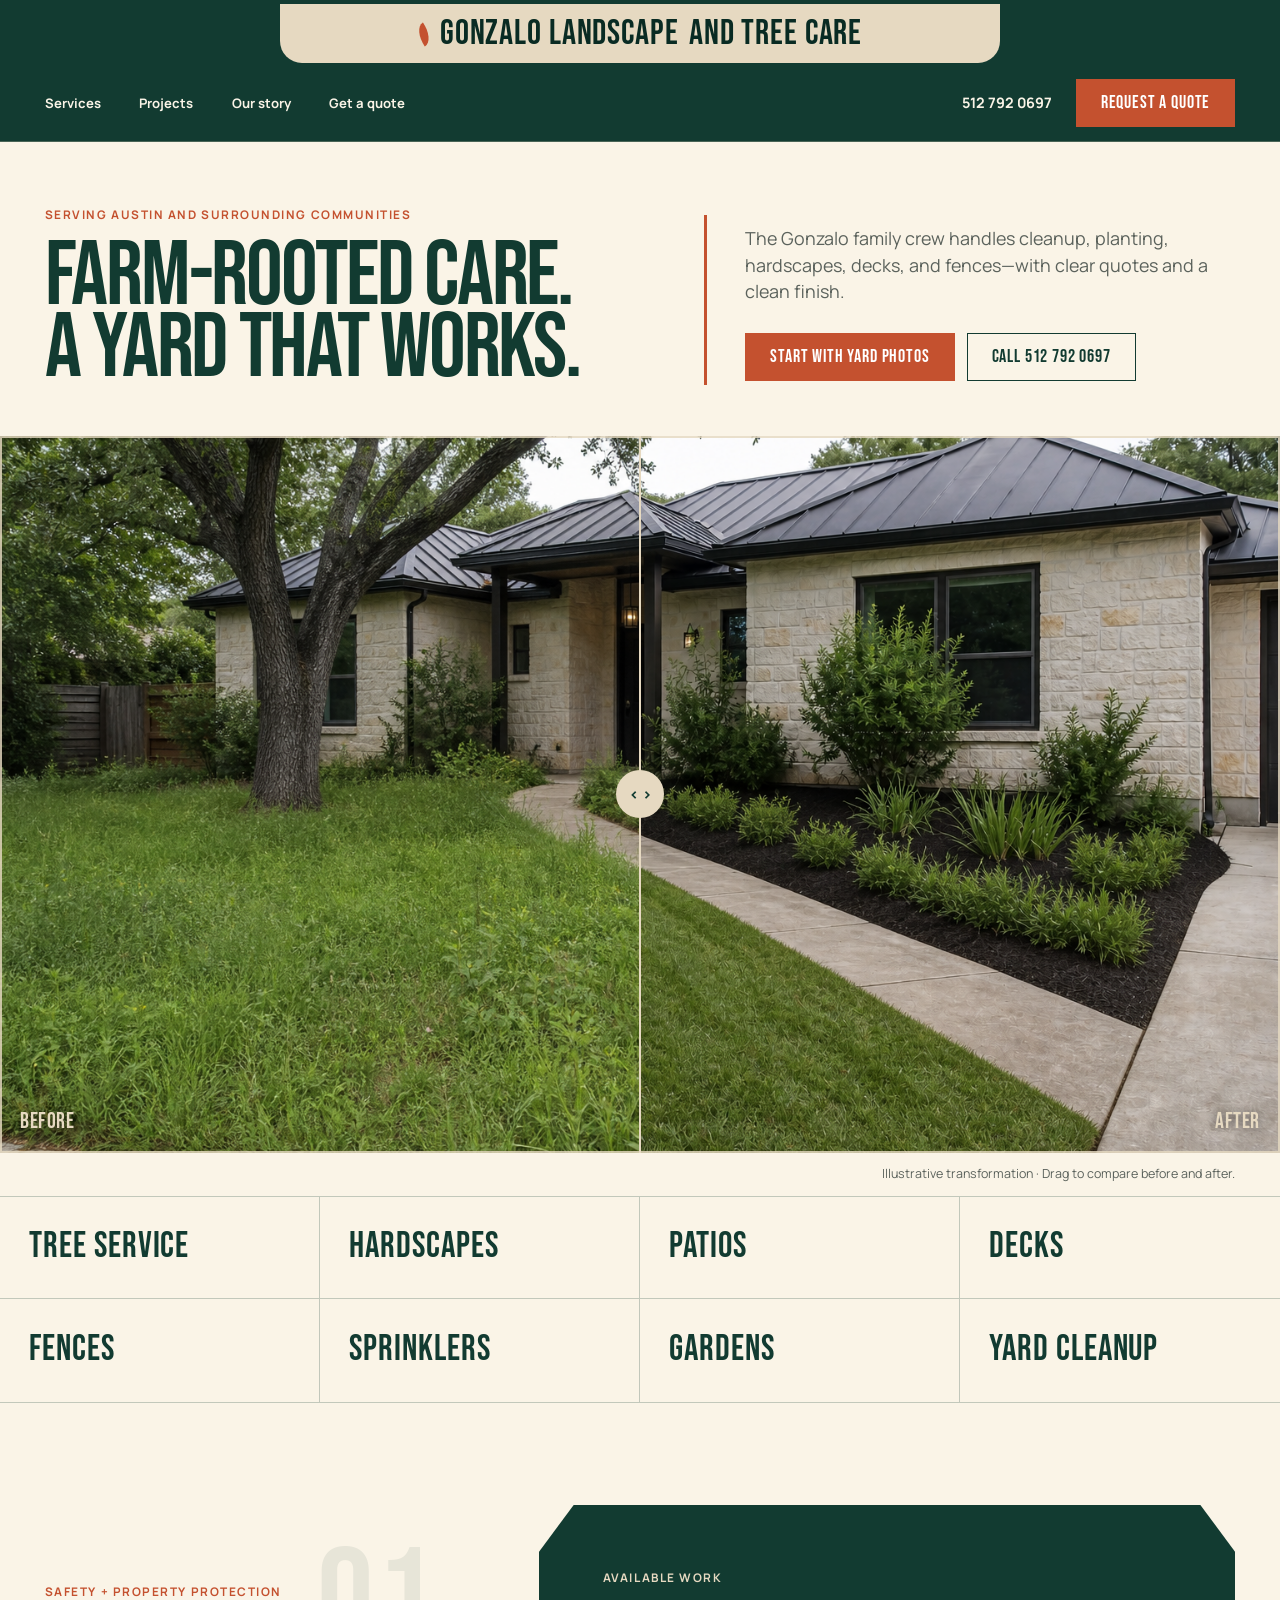
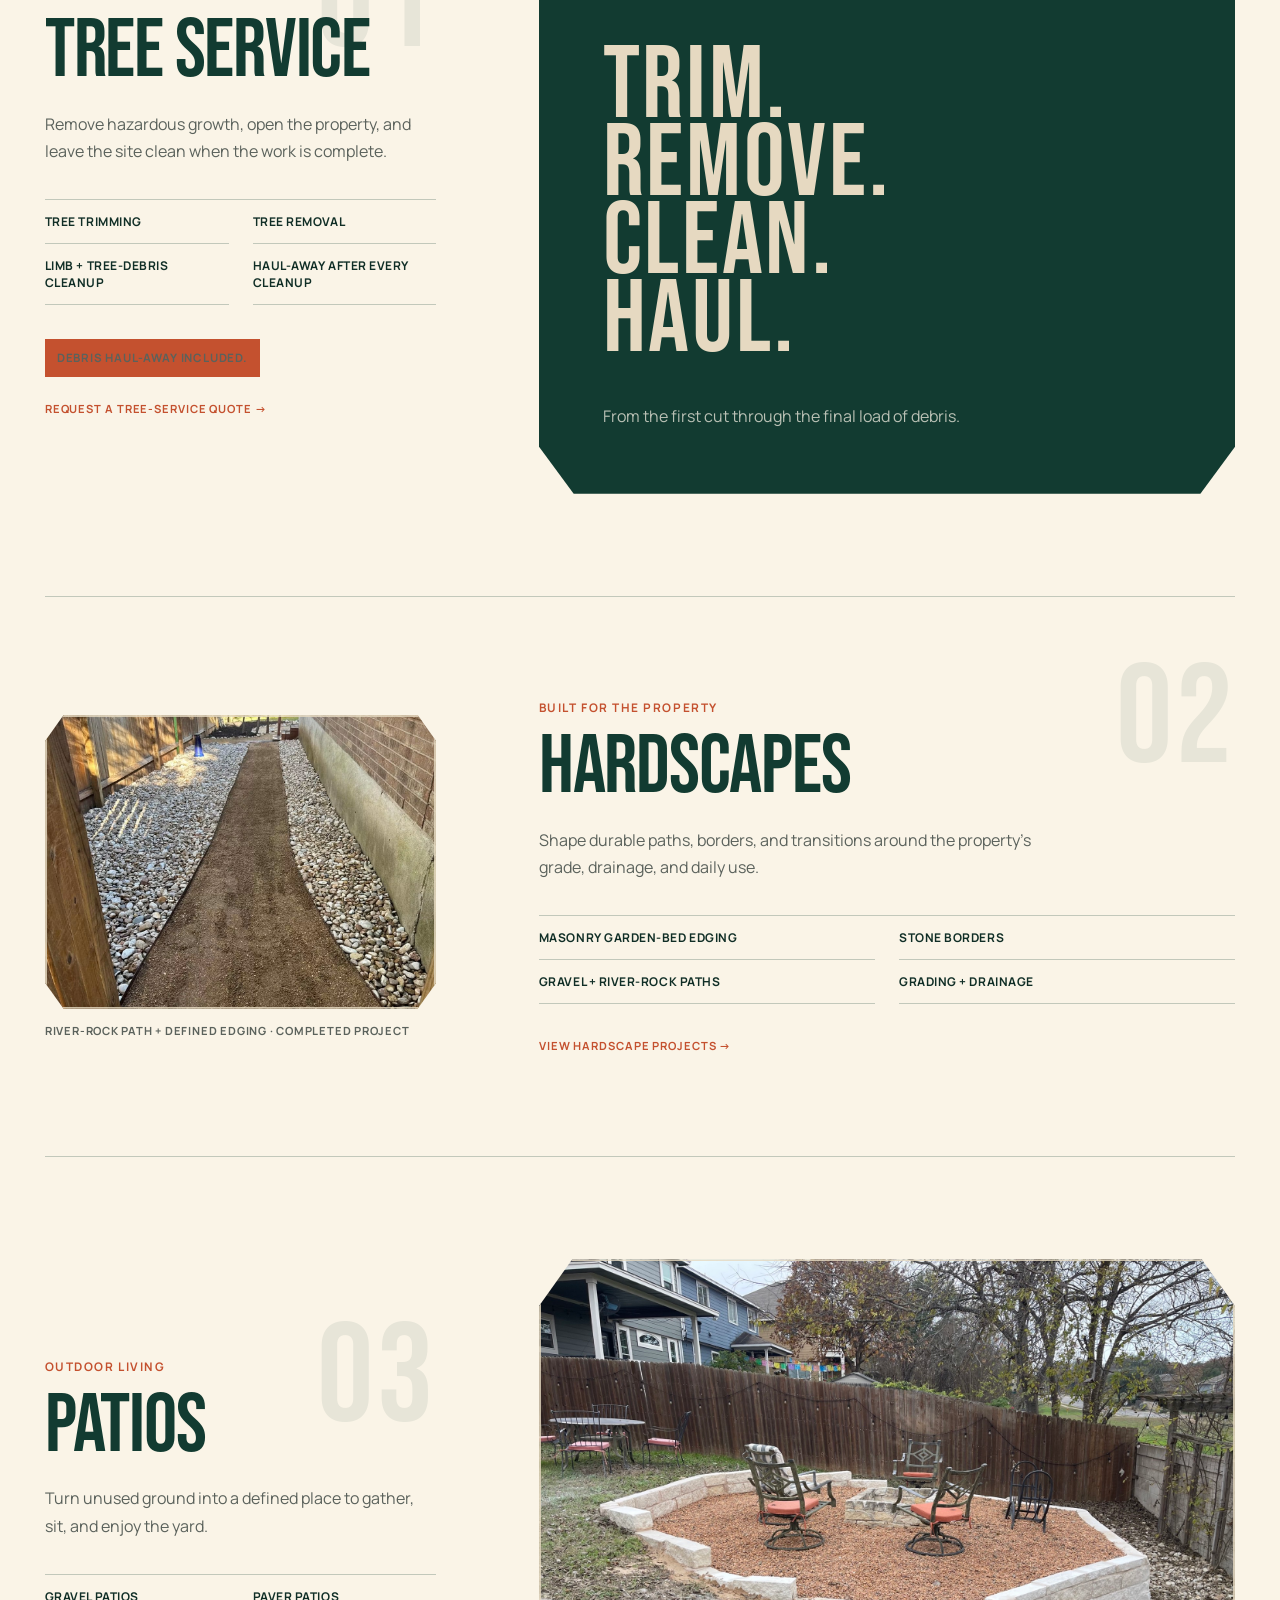
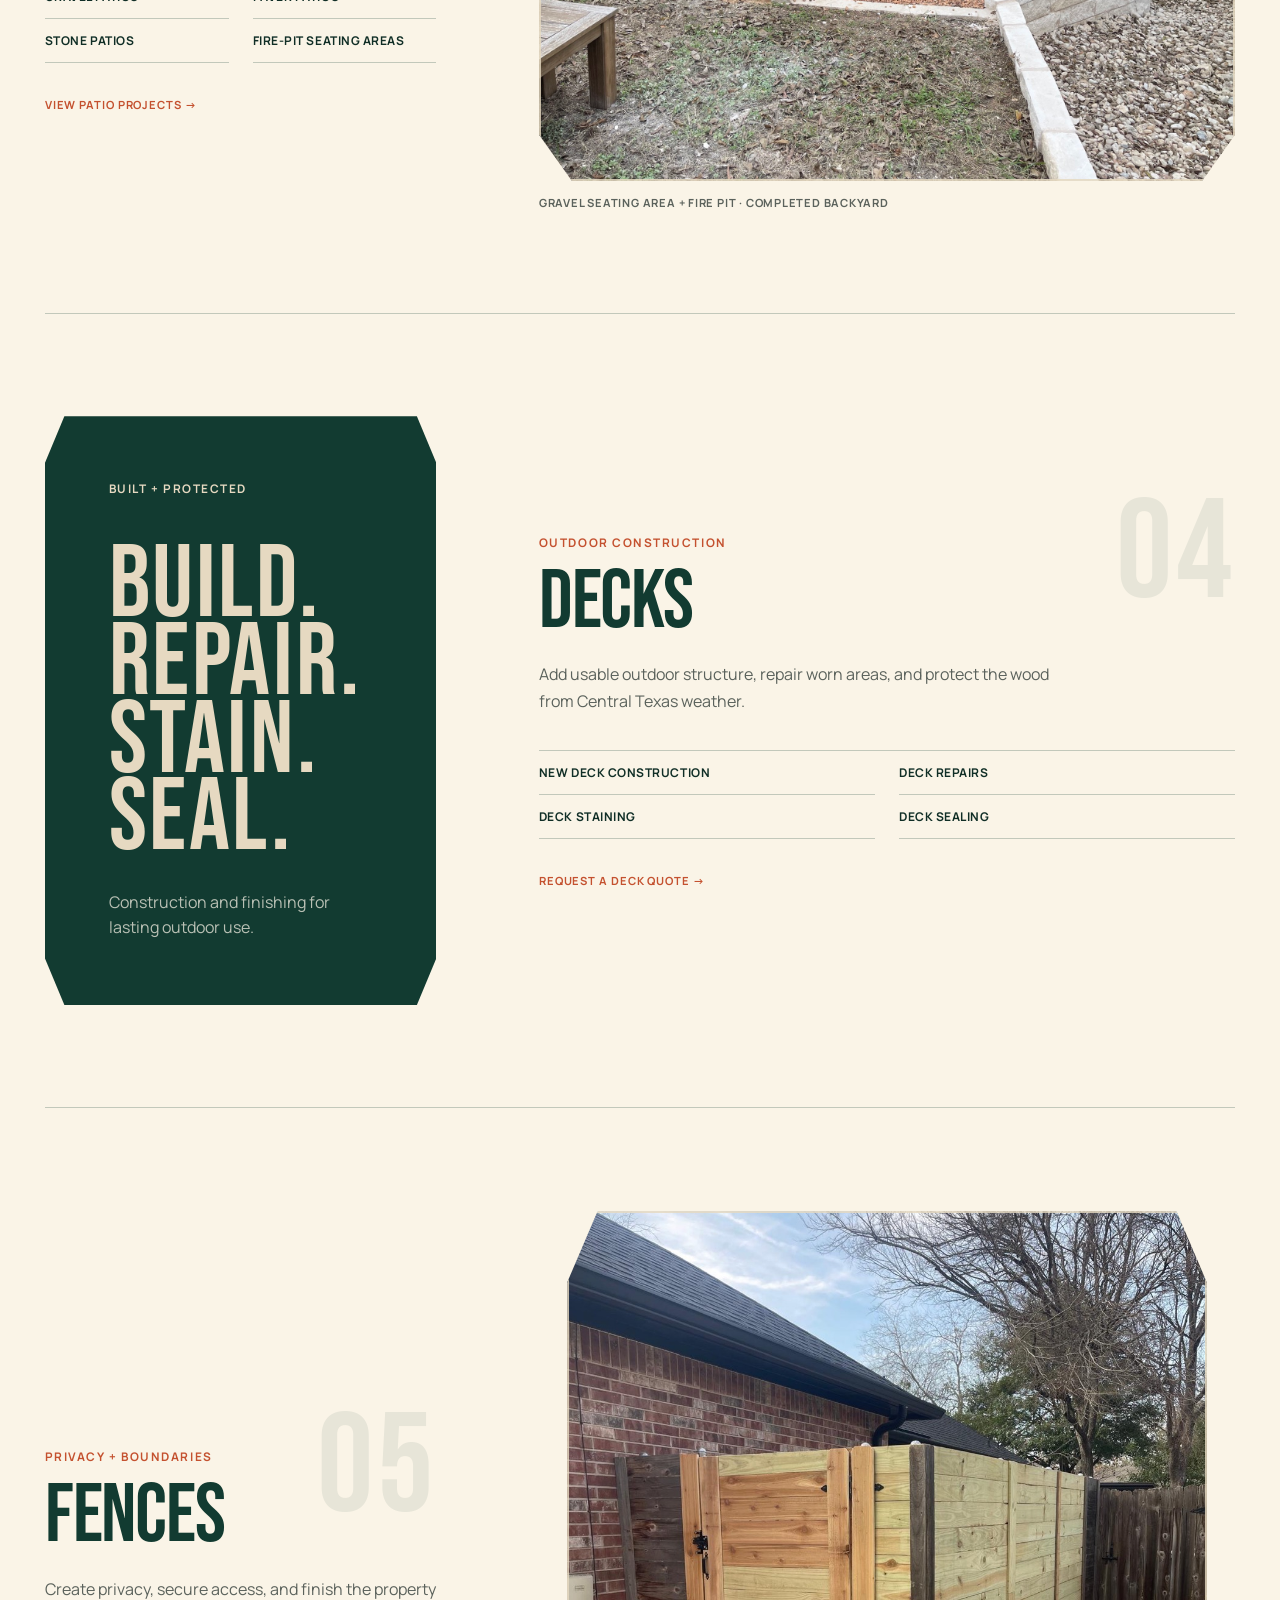
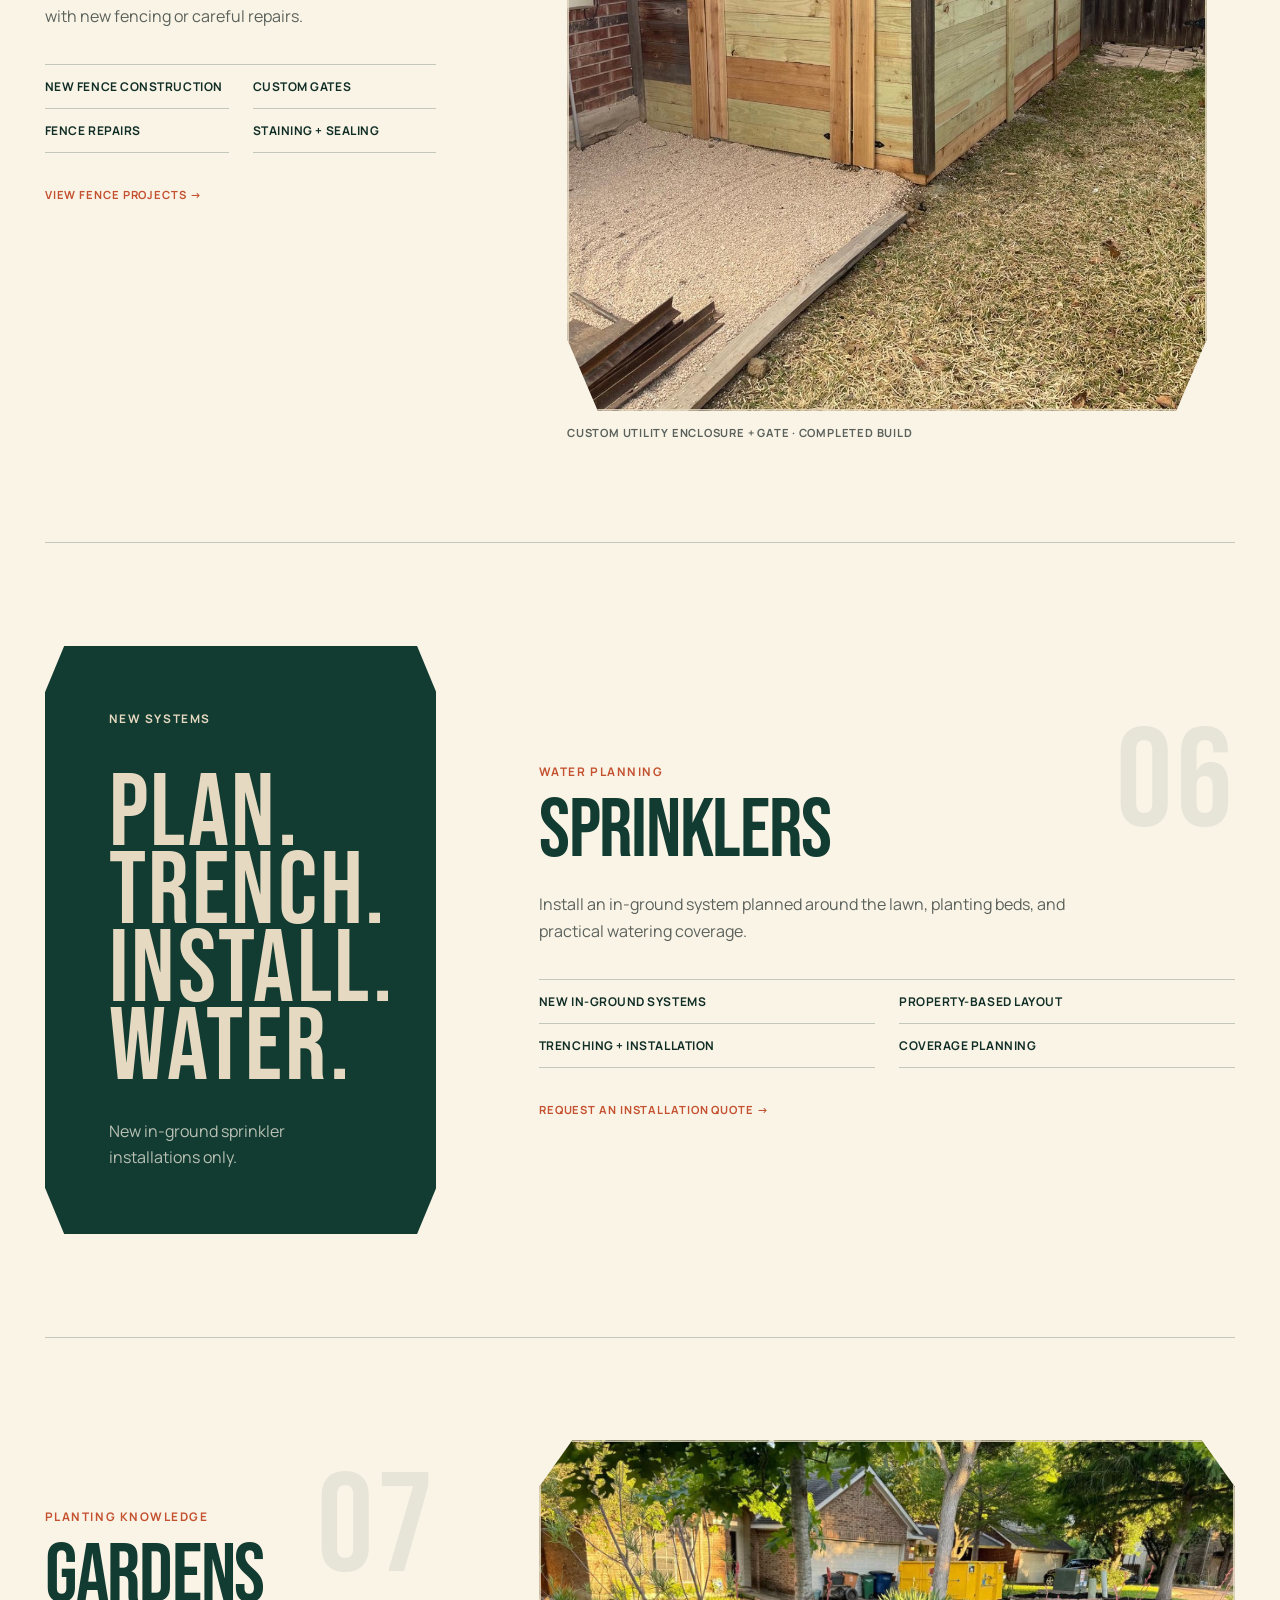
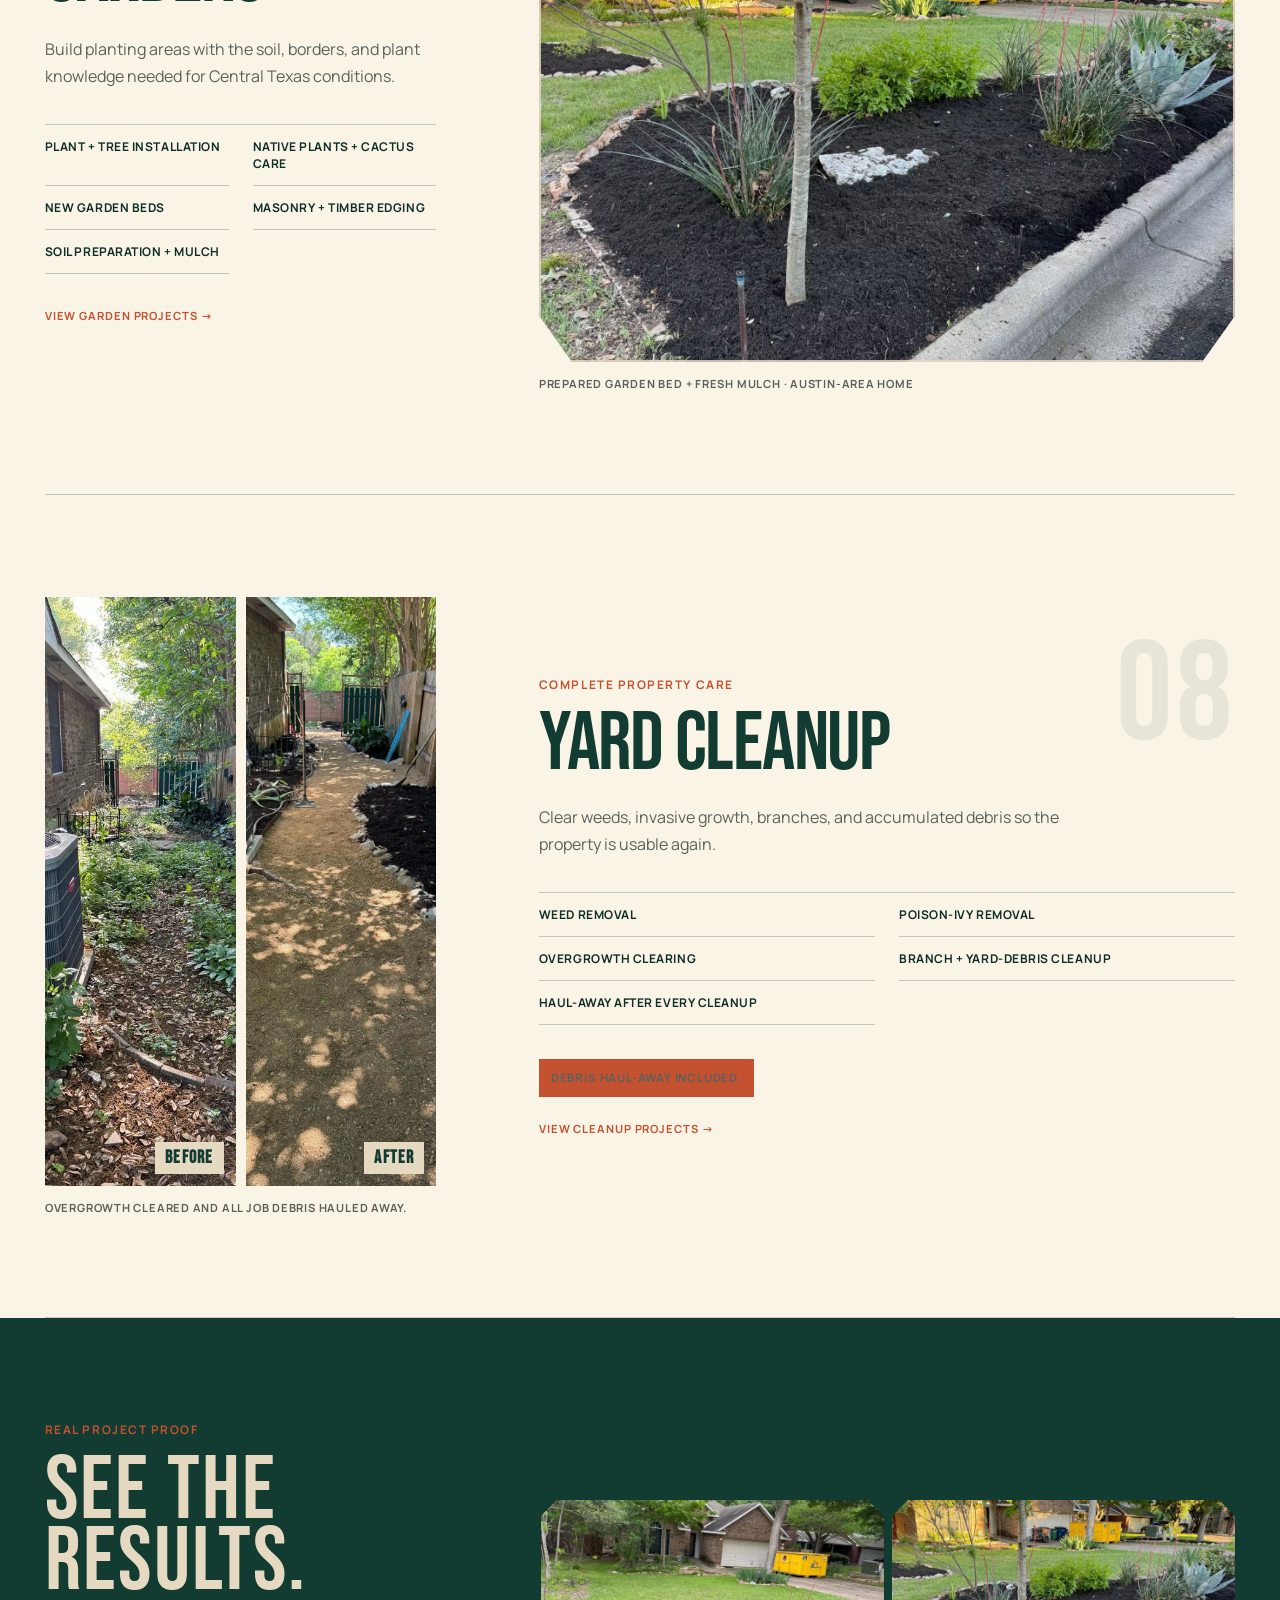
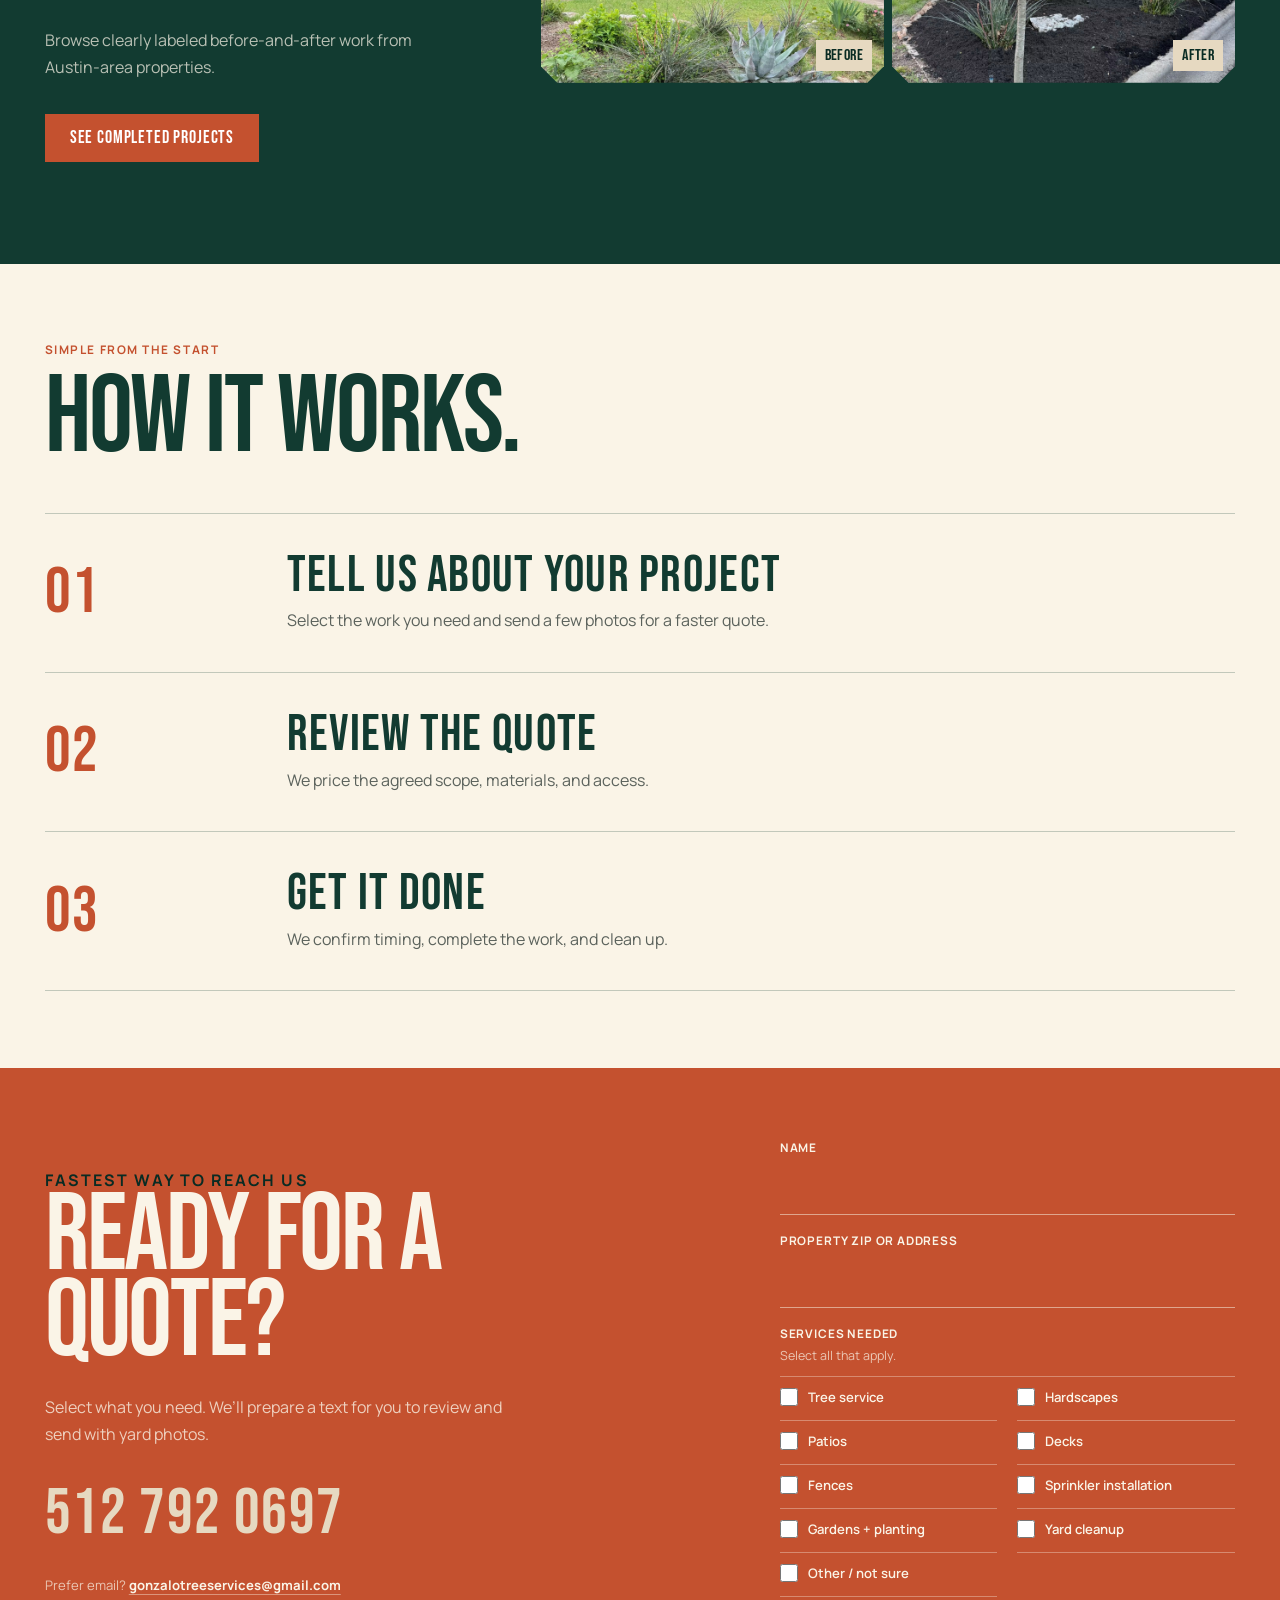
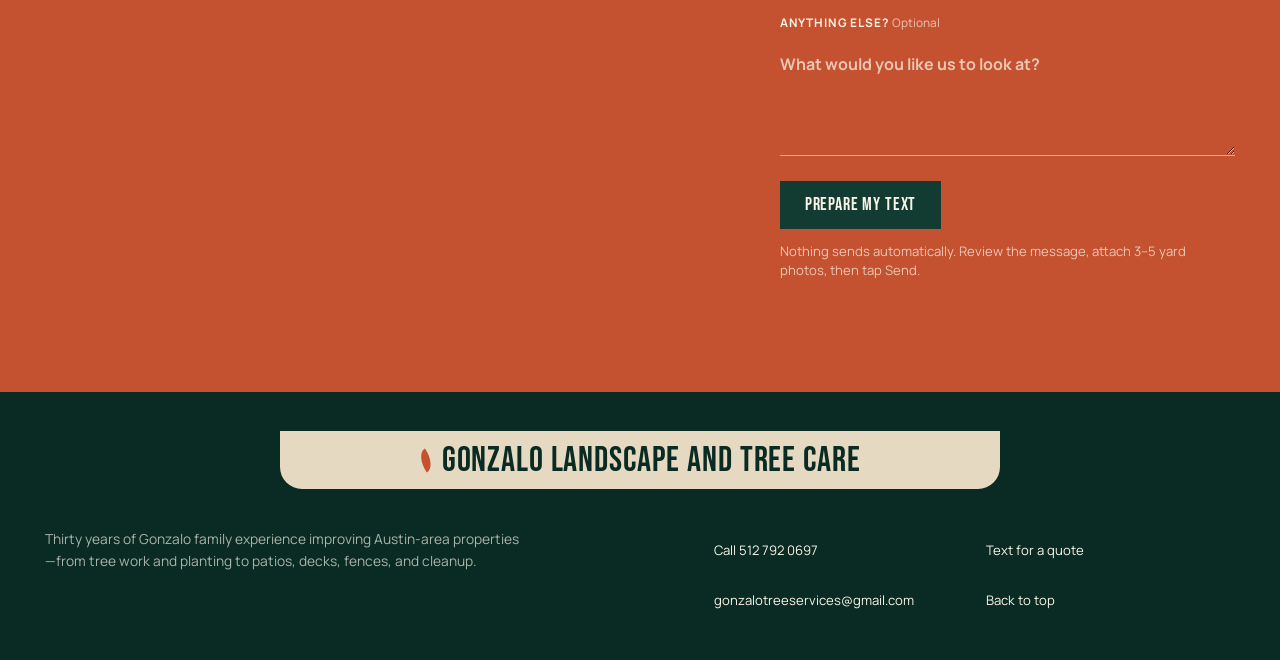
==== commit 108078c8: "Add residential project gallery and update site copy" ====
--- a/index.html
+++ b/index.html
@@ -16,7 +16,7 @@
       href="https://fonts.googleapis.com/css2?family=Bebas+Neue&amp;family=Manrope:wght@400;500;600;700&amp;display=swap"
       rel="stylesheet"
     />
-    <link rel="stylesheet" href="styles.css?v=20260812-6" />
+    <link rel="stylesheet" href="styles.css?v=20260812-8" />
   </head>
   <body id="top">
     <a class="skip-link" href="#main-content">Skip to content</a>
@@ -291,7 +291,7 @@
         <ol class="process-list">
           <li class="reveal">
             <span class="display-type">01</span>
-            <div><h3 class="display-type">Show us the yard</h3><p>Select what you need and add a few photos.</p></div>
+            <div><h3 class="display-type">Tell us about your project</h3><p>Select the work you need and send a few photos for a faster quote.</p></div>
           </li>
           <li class="reveal">
             <span class="display-type">02</span>
@@ -341,11 +341,11 @@
 
     <footer class="site-footer">
       <a class="brand display-type" href="#top">Gonzalo Landscape and Tree Care</a>
-      <p>Thirty years of Gonzalo family experience in tree and lawn care, gardens, patios, decks, and fences. Serving Austin and surrounding communities.</p>
+      <p>Thirty years of Gonzalo family experience improving Austin-area properties—from tree work and planting to patios, decks, fences, and cleanup.</p>
       <div class="footer-links">
         <a href="tel:+15127920697">Call 512 792 0697</a>
         <a href="sms:+15127920697">Text for a quote</a>
-        <a href="mailto:gonzalotreeservices@gmail.com">Email us</a>
+        <a href="mailto:gonzalotreeservices@gmail.com">gonzalotreeservices@gmail.com</a>
         <a href="#top">Back to top</a>
       </div>
     </footer>
--- a/styles.css
+++ b/styles.css
@@ -46,6 +46,7 @@
 #yard-cleanup,
 #projects,
 #story,
+#process,
 #quote {
   scroll-margin-top: calc(var(--header-height) + 24px);
 }
@@ -1184,6 +1185,65 @@
   display: none;
 }
 
+.project-story-card {
+  align-self: start;
+}
+
+.project-story-pair figure {
+  aspect-ratio: 4 / 3;
+}
+
+.project-photo-set {
+  margin-top: 22px;
+  border-top: 1px solid var(--line);
+  border-bottom: 1px solid var(--line);
+}
+
+.project-photo-set summary {
+  display: flex;
+  align-items: center;
+  min-height: var(--tap-target);
+  padding: 12px 0;
+  color: var(--adobe);
+  font-size: 0.72rem;
+  font-weight: 700;
+  letter-spacing: 0.08em;
+  text-transform: uppercase;
+  cursor: pointer;
+}
+
+.project-photo-set summary::marker {
+  color: var(--cedar);
+}
+
+.project-photo-set-grid {
+  display: grid;
+  grid-template-columns: repeat(2, minmax(0, 1fr));
+  gap: 12px;
+  padding: 0 0 18px;
+}
+
+.project-photo-set-grid figure {
+  min-width: 0;
+  margin: 0;
+}
+
+.project-photo-set-grid img {
+  width: 100%;
+  aspect-ratio: 4 / 3;
+  object-fit: cover;
+  background: var(--limestone);
+}
+
+.project-photo-set-grid figcaption {
+  padding-top: 7px;
+  color: var(--muted);
+  font-size: 0.68rem;
+  font-weight: 700;
+  line-height: 1.4;
+  text-transform: uppercase;
+}
+
 .project-photo img {
   height: 100%;
   object-fit: cover;
@@ -1426,11 +1486,12 @@
 }
 
 .process {
+  padding: clamp(56px, 6vw, 88px) var(--page-gutter);
   background: var(--plaster);
 }
 
 .process .section-heading {
-  margin-bottom: clamp(40px, 7vw, 86px);
+  margin-bottom: clamp(32px, 4vw, 56px);
 }
 
 .process-list {
@@ -1445,7 +1506,7 @@
   grid-template-columns: minmax(90px, 0.23fr) minmax(0, 1fr);
   gap: 24px;
   align-items: center;
-  padding: clamp(24px, 4vw, 48px) 0;
+  padding: clamp(24px, 3vw, 38px) 0;
   border-bottom: 1px solid var(--line);
 }
 
@@ -1473,7 +1534,7 @@
   display: grid;
   grid-template-columns: minmax(0, 1fr) minmax(320px, 0.72fr);
   gap: clamp(50px, 8vw, 120px);
-  padding: var(--section-space) var(--page-gutter);
+  padding: clamp(56px, 5.5vw, 80px) var(--page-gutter);
   color: var(--plaster);
   background: var(--adobe);
 }
@@ -1651,12 +1712,18 @@
 
 .site-footer {
   display: grid;
-  grid-template-columns: 1fr minmax(260px, 0.9fr) auto;
-  gap: 36px;
+  grid-template-columns: minmax(280px, 1fr) minmax(420px, 0.9fr);
+  gap: clamp(24px, 3vw, 40px) clamp(40px, 7vw, 100px);
   align-items: start;
-  padding: 36px var(--page-gutter);
+  padding: clamp(28px, 3vw, 44px) var(--page-gutter);
   color: var(--plaster);
   background: var(--cedar-deep);
+}
+
+.site-footer .brand {
+  grid-column: 1 / -1;
+  grid-row: auto;
+  justify-self: center;
 }
 
 .site-footer p {
@@ -1668,9 +1735,9 @@
 }
 
 .footer-links {
-  display: flex;
-  flex-direction: column;
-  gap: 12px;
+  display: grid;
+  grid-template-columns: repeat(2, minmax(0, 1fr));
+  gap: 6px 24px;
   font-size: 0.82rem;
 }
 
@@ -1678,6 +1745,7 @@
   display: flex;
   align-items: center;
   min-height: var(--tap-target);
+  overflow-wrap: anywhere;
 }
 
 .js-enabled .reveal {
@@ -1952,12 +2020,12 @@
   }
 
   .site-footer {
-    grid-template-columns: 1fr 1fr;
+    grid-template-columns: 1fr;
   }
 
   .site-footer p {
-    grid-column: 1 / -1;
-    grid-row: 2;
+    grid-column: auto;
+    grid-row: auto;
   }
 }
 
@@ -2070,12 +2138,20 @@
     grid-template-columns: 1fr;
   }
 
+  .project-photo-set {
+    grid-column: 1 / -1;
+  }
+
   .project-process-grid {
     grid-template-columns: 1fr;
   }
 
   .project-meta {
     grid-template-columns: auto 1fr;
+  }
+
+  .project-photo-set-grid {
+    grid-template-columns: 1fr;
   }
 
   .section-heading h2,
@@ -2139,6 +2215,10 @@
   .footer-links a {
     min-height: var(--tap-target);
   }
+
+  .footer-links {
+    grid-template-columns: 1fr;
+  }
 }
 
 @media (prefers-reduced-motion: reduce) {
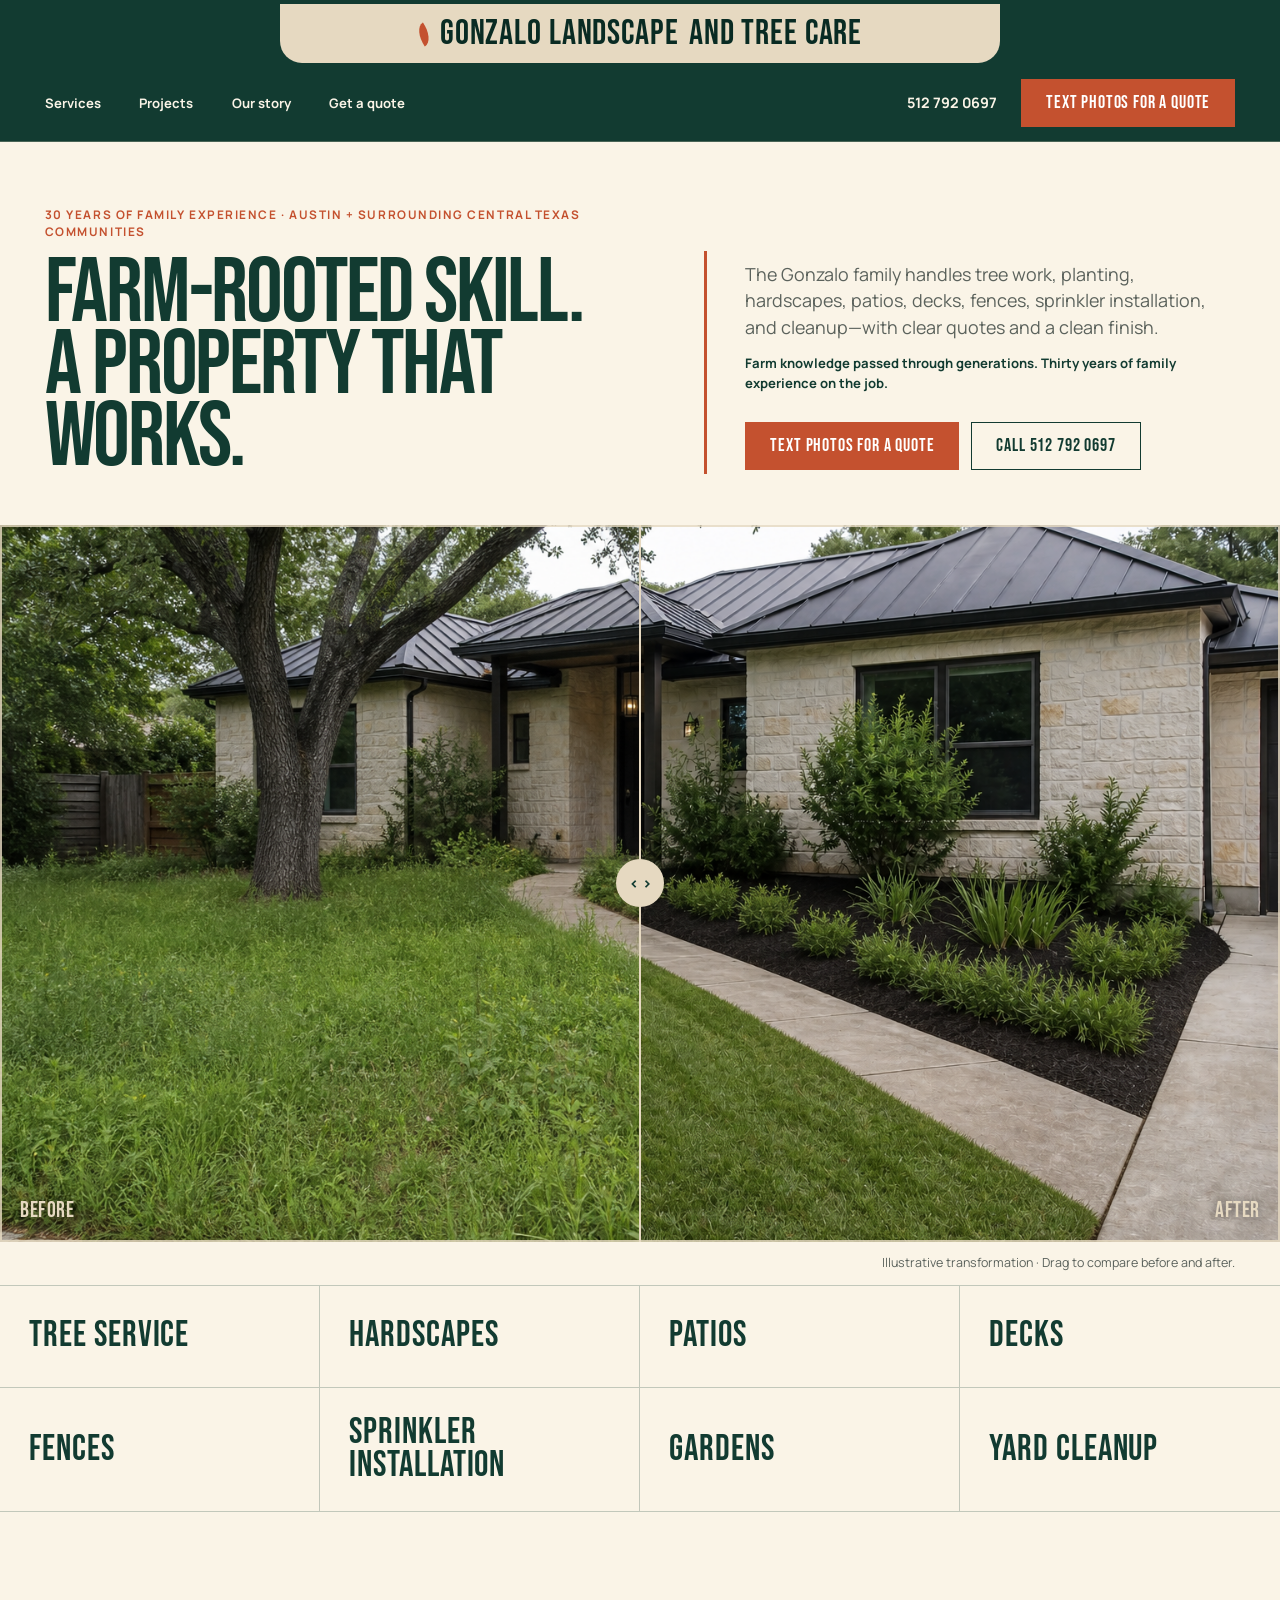
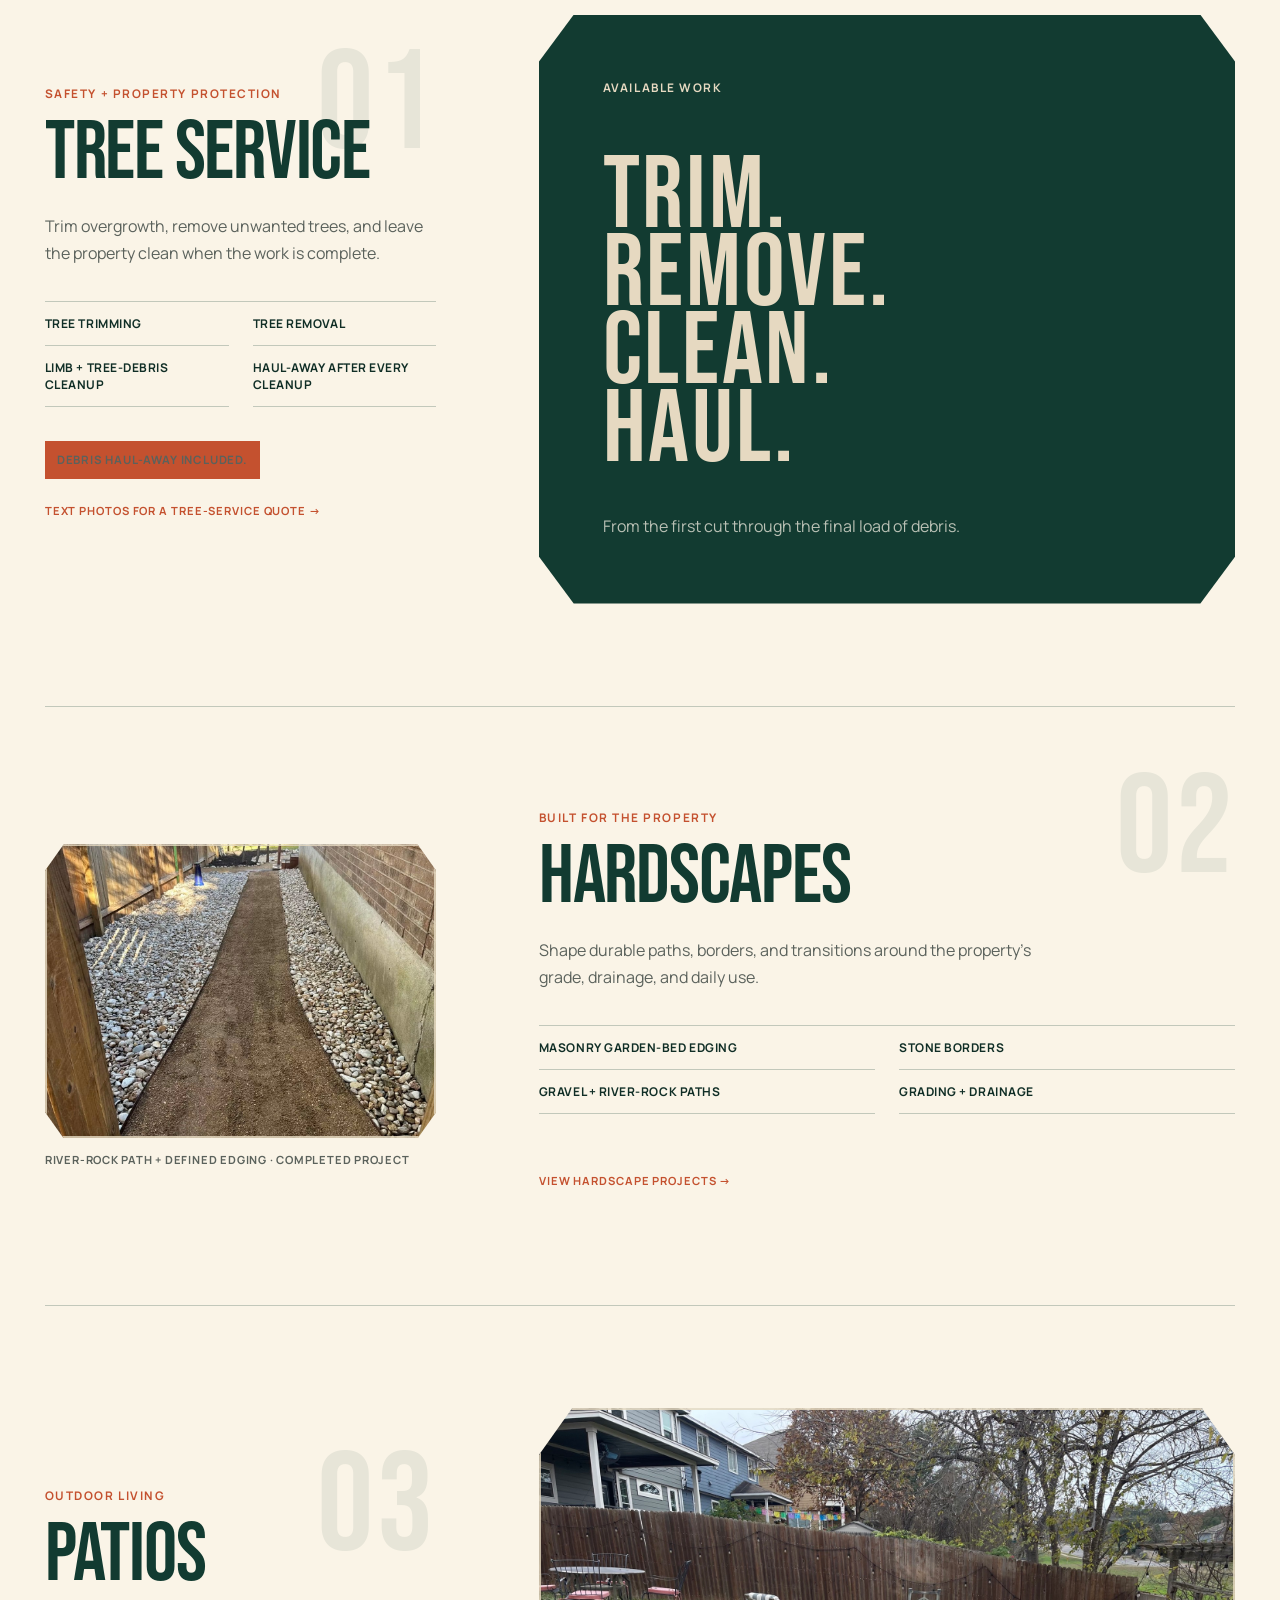
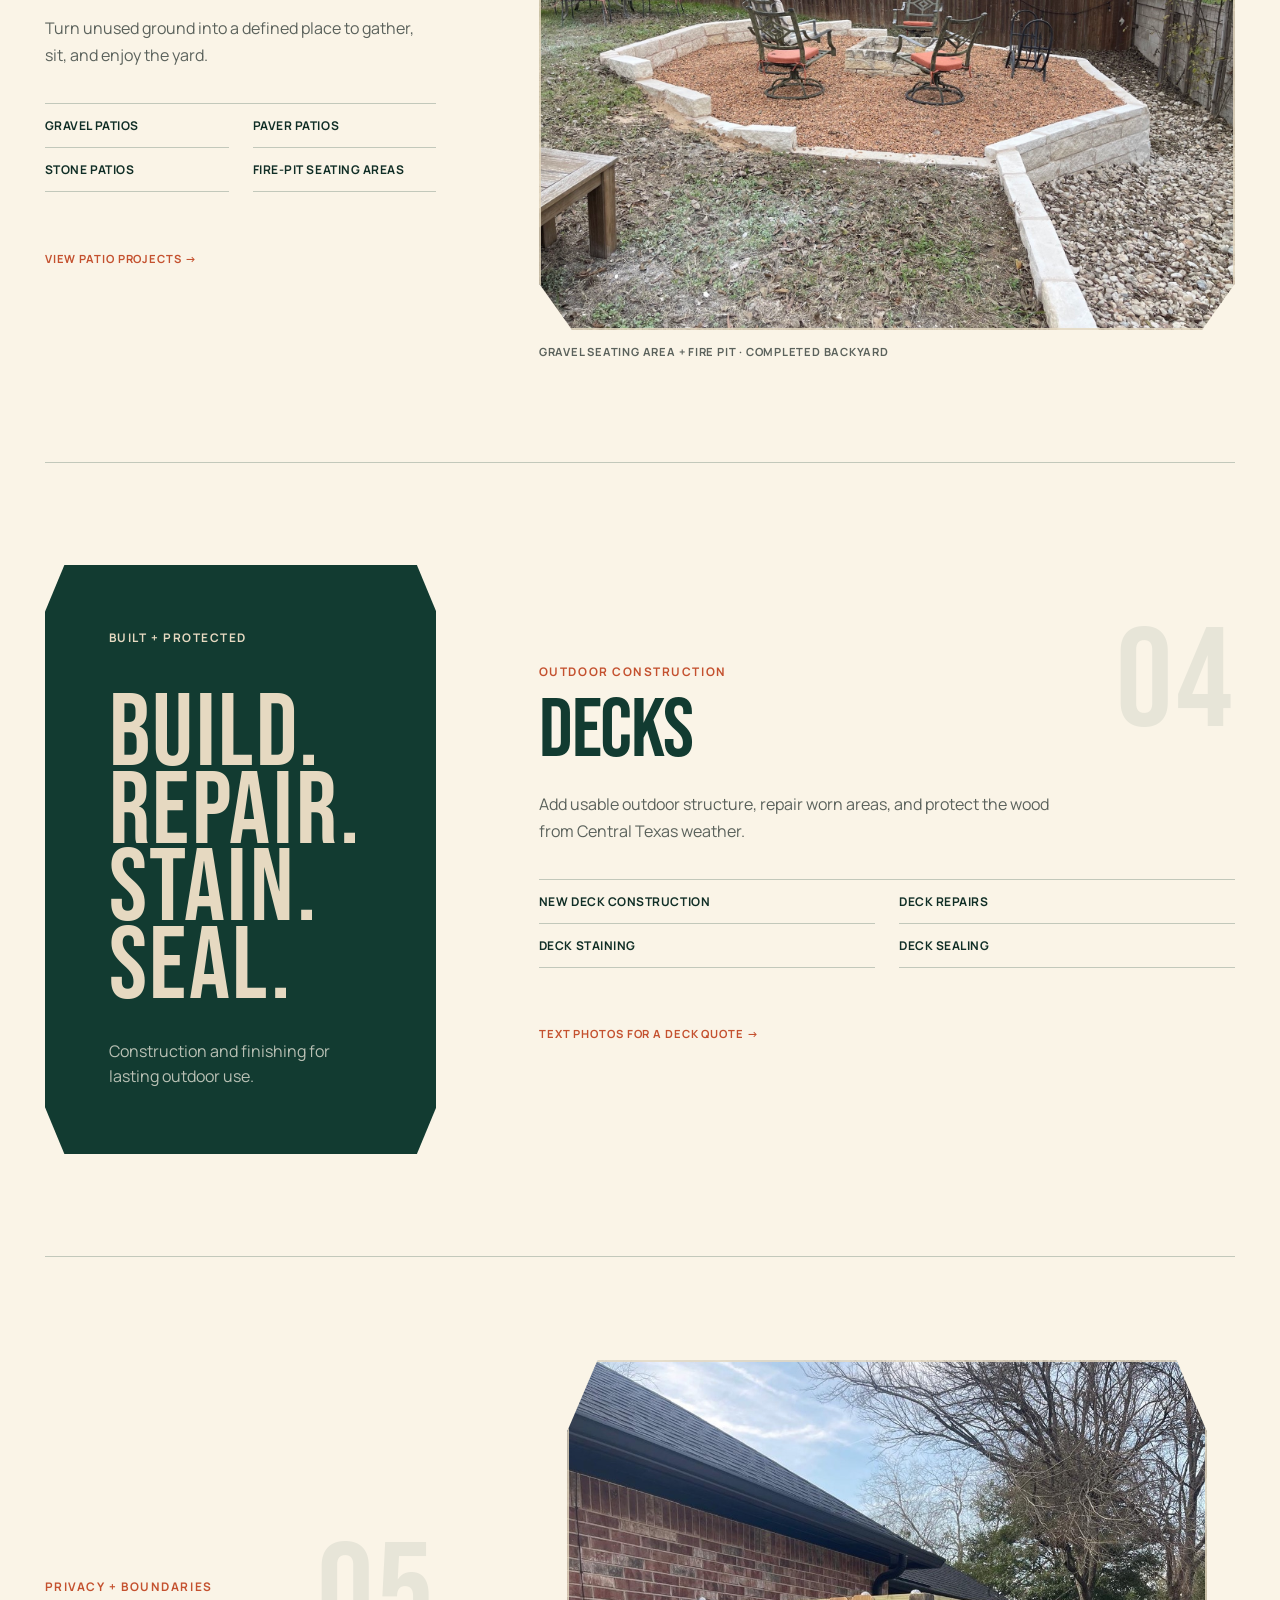
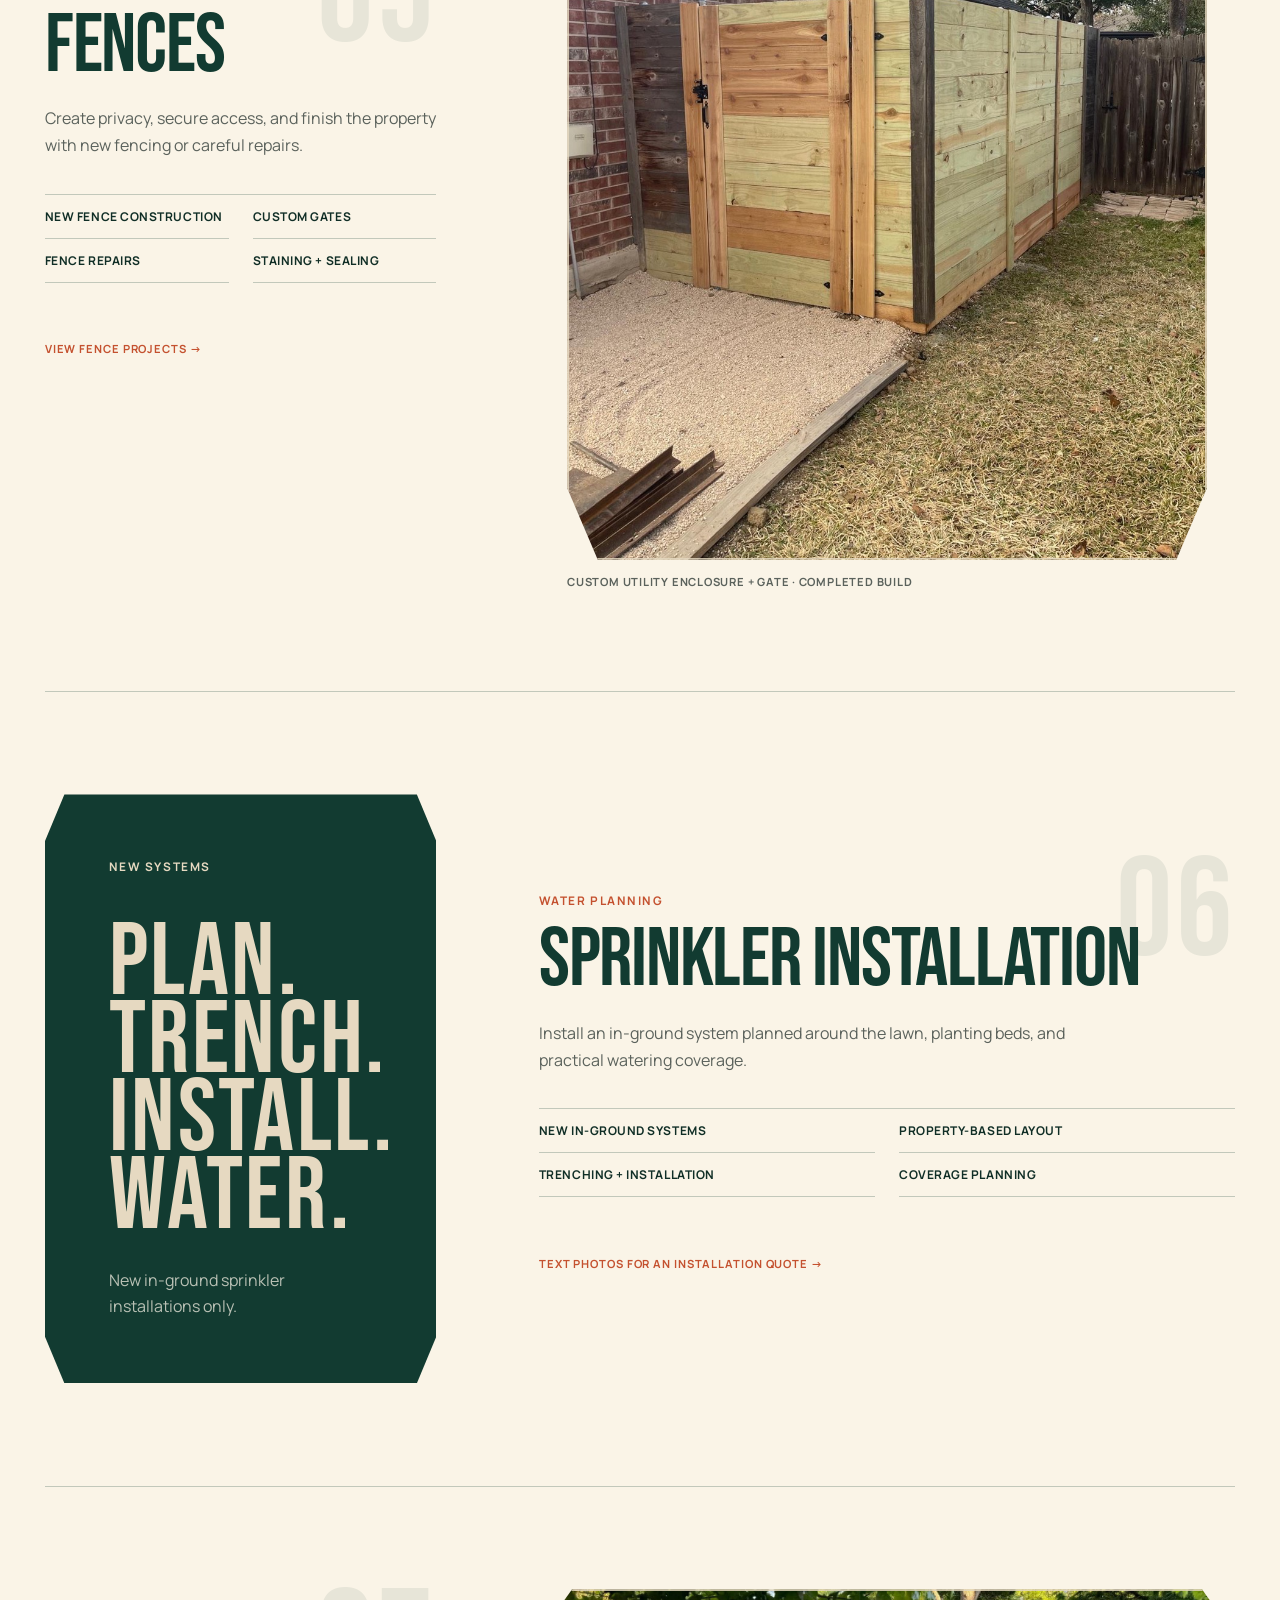
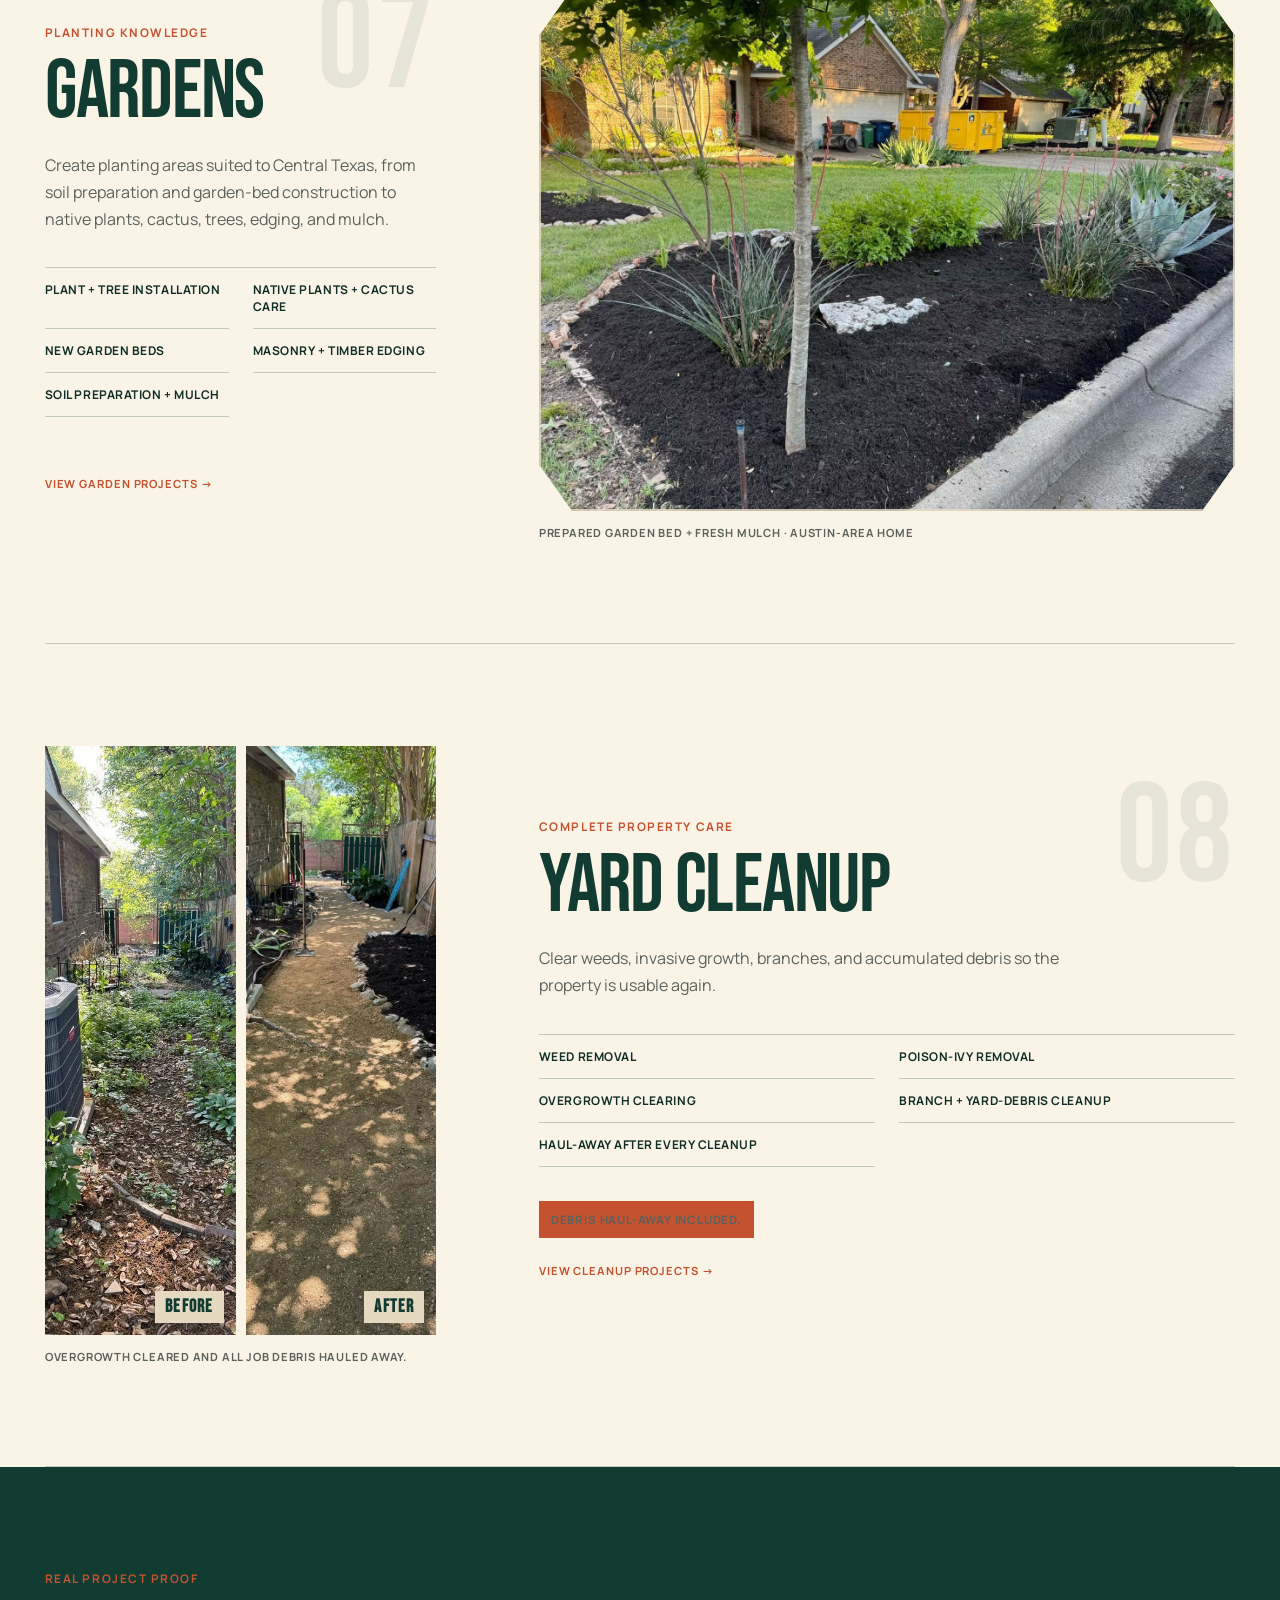
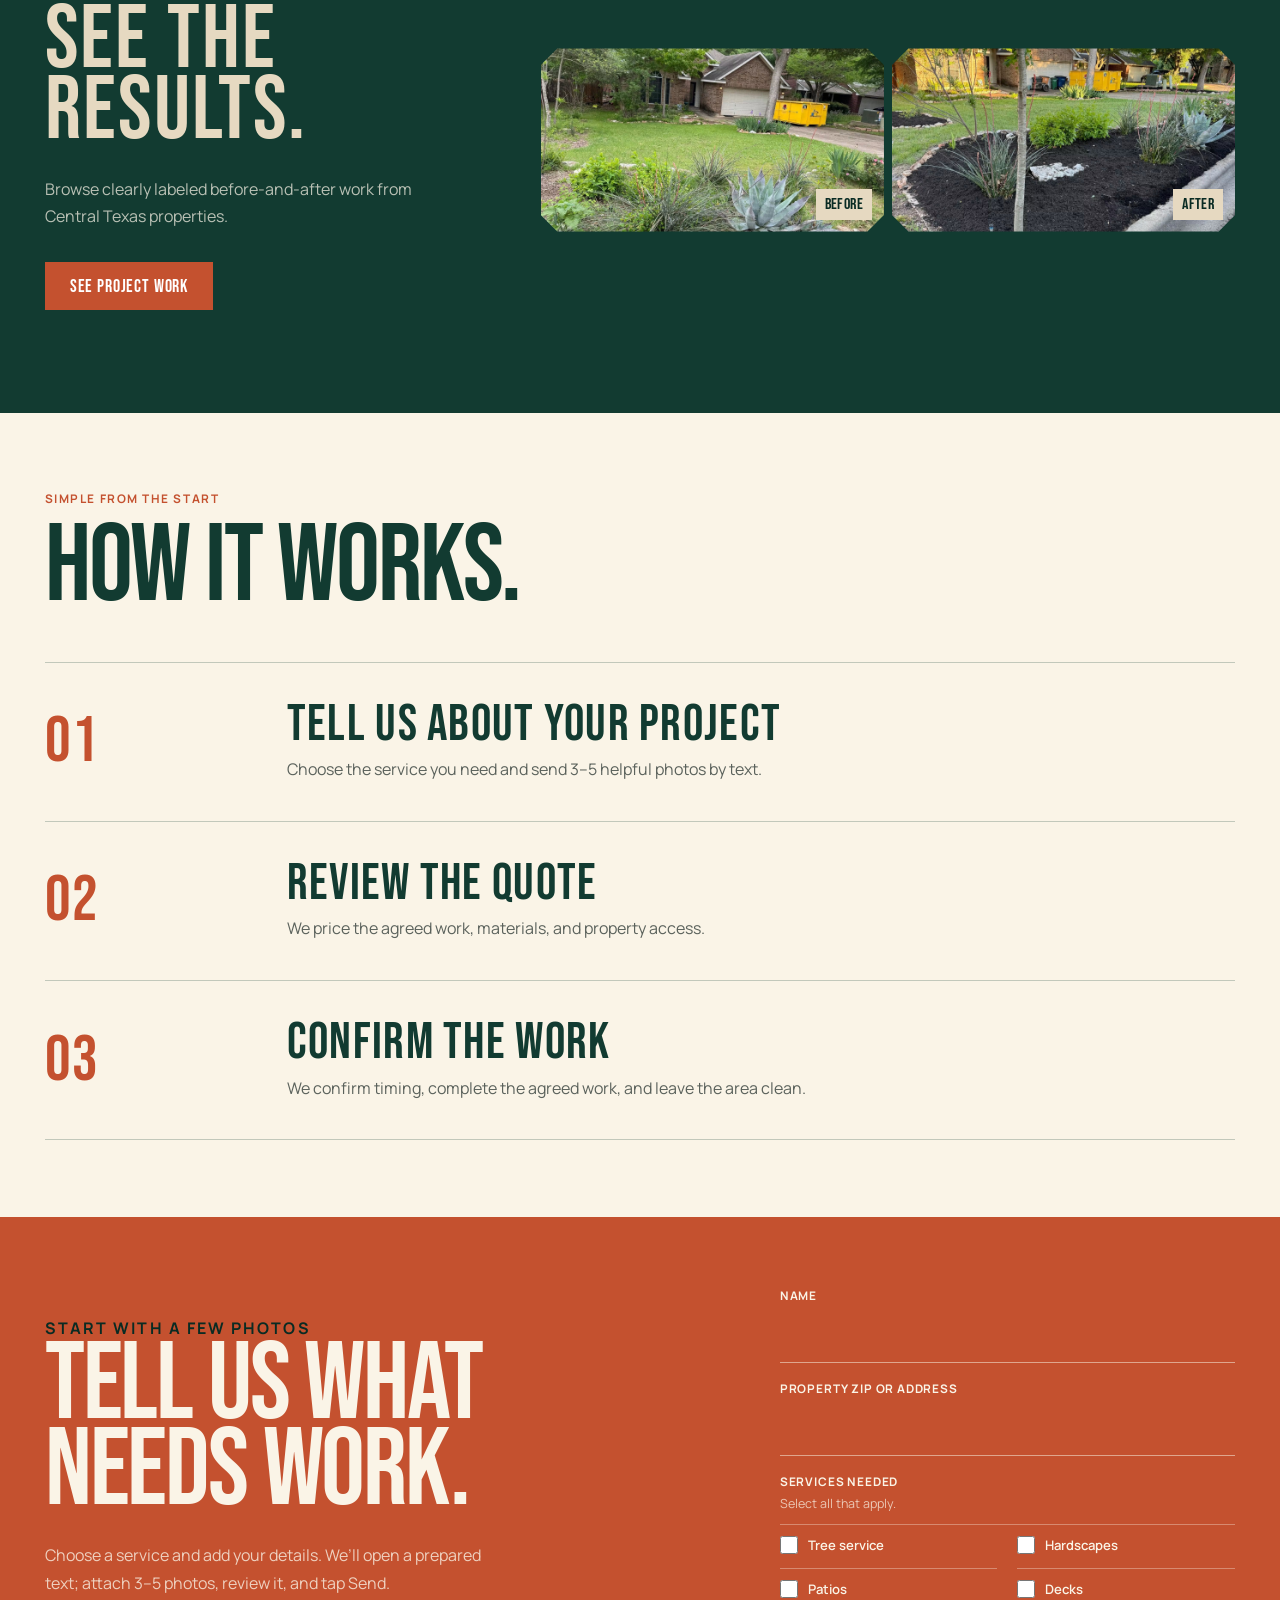
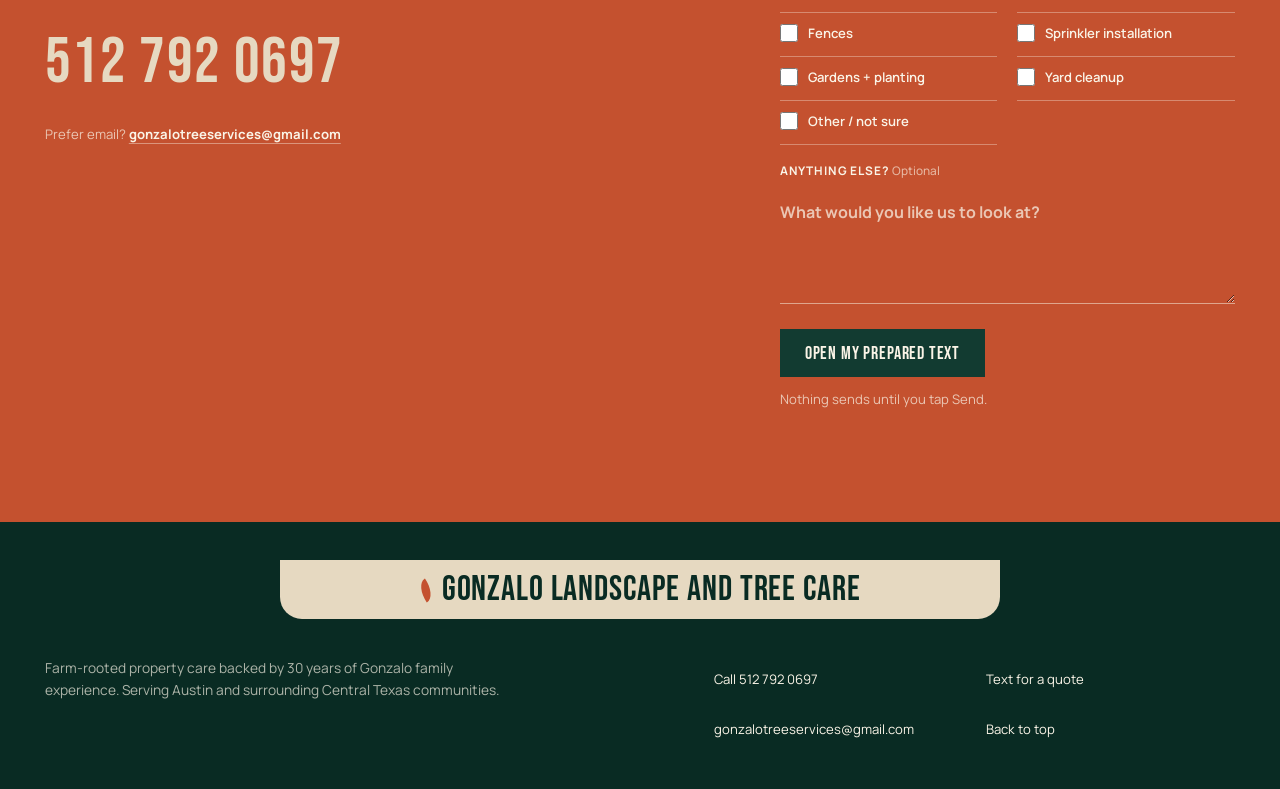
==== commit 4ec160aa: "Strengthen site messaging and mobile accessibility" ====
--- a/index.html
+++ b/index.html
@@ -5,7 +5,7 @@
     <meta name="viewport" content="width=device-width, initial-scale=1.0" />
     <meta
       name="description"
-      content="Gonzalo Landscape and Tree Care provides Austin-area landscape care backed by 30 years of family experience, from lawns and trees to patios, decks, fences, and cleanups."
+      content="Gonzalo Landscape and Tree Care provides Austin-area tree work, planting, hardscapes, patios, decks, fences, sprinkler installation, and yard cleanup backed by 30 years of family experience."
     />
     <meta name="theme-color" content="#123b31" />
     <title>Austin Landscaping &amp; Tree Care | Gonzalo Landscape and Tree Care</title>
@@ -16,7 +16,7 @@
       href="https://fonts.googleapis.com/css2?family=Bebas+Neue&amp;family=Manrope:wght@400;500;600;700&amp;display=swap"
       rel="stylesheet"
     />
-    <link rel="stylesheet" href="styles.css?v=20260812-8" />
+    <link rel="stylesheet" href="styles.css?v=20260812-11" />
   </head>
   <body id="top">
     <a class="skip-link" href="#main-content">Skip to content</a>
@@ -44,21 +44,22 @@
 
       <div class="header-actions">
         <a class="header-phone" href="tel:+15127920697">512 792 0697</a>
-        <a class="button button-accent" href="#quote">Request a quote</a>
+        <a class="button button-accent" href="#quote">Text photos for a quote</a>
       </div>
     </header>
 
     <main id="main-content">
       <section class="hero" aria-labelledby="hero-title">
         <div class="hero-copy reveal">
-          <p class="kicker">Serving Austin and surrounding communities</p>
-          <h1 class="display-type" id="hero-title">Farm-rooted care.<br />A yard that works.</h1>
+          <p class="kicker">30 years of family experience · Austin + surrounding Central Texas communities</p>
+          <h1 class="display-type" id="hero-title">Farm-rooted skill.<br />A property that works.</h1>
           <div class="hero-intro">
             <p>
-              The Gonzalo family crew handles cleanup, planting, hardscapes, decks, and fences—with clear quotes and a clean finish.
+              The Gonzalo family handles tree work, planting, hardscapes, patios, decks, fences, sprinkler installation, and cleanup—with clear quotes and a clean finish.
             </p>
+            <p class="hero-proof">Farm knowledge passed through generations. Thirty years of family experience on the job.</p>
             <div class="hero-contact">
-              <a class="button button-accent" href="#quote">Start with yard photos</a>
+              <a class="button button-accent" href="#quote">Text photos for a quote</a>
               <a class="button button-outline" href="tel:+15127920697">Call 512 792 0697</a>
             </div>
           </div>
@@ -95,8 +96,8 @@
         <a class="service-row reveal" href="projects.html?filter=fences" aria-label="View Fence projects">
           <h2 class="display-type">Fences</h2>
         </a>
-        <a class="service-row reveal" href="projects.html?filter=sprinklers" aria-label="View Sprinkler projects">
-          <h2 class="display-type">Sprinklers</h2>
+        <a class="service-row reveal" href="projects.html?filter=sprinklers" aria-label="View Sprinkler Installation projects">
+          <h2 class="display-type">Sprinkler Installation</h2>
         </a>
         <a class="service-row reveal" href="projects.html?filter=gardens" aria-label="View Garden projects">
           <h2 class="display-type">Gardens</h2>
@@ -112,7 +113,7 @@
             <p class="service-detail-number display-type">01</p>
             <p class="kicker">Safety + property protection</p>
             <h3 class="display-type">Tree Service</h3>
-            <p>Remove hazardous growth, open the property, and leave the site clean when the work is complete.</p>
+            <p>Trim overgrowth, remove unwanted trees, and leave the property clean when the work is complete.</p>
             <ul class="service-scope">
               <li>Tree trimming</li>
               <li>Tree removal</li>
@@ -120,7 +121,7 @@
               <li>Haul-away after every cleanup</li>
             </ul>
             <p class="included-note">Debris haul-away included.</p>
-            <a class="service-project-link" href="#quote">Request a tree-service quote →</a>
+            <a class="service-project-link" href="#quote">Text photos for a tree-service quote →</a>
           </div>
           <div class="service-detail-media service-capability-panel reveal" aria-label="Tree service capabilities">
             <p class="kicker">Available work</p>
@@ -181,7 +182,7 @@
               <li>Deck staining</li>
               <li>Deck sealing</li>
             </ul>
-            <a class="service-project-link" href="#quote">Request a deck quote →</a>
+            <a class="service-project-link" href="#quote">Text photos for a deck quote →</a>
           </div>
           <div class="service-detail-media service-capability-panel reveal" aria-label="Deck services">
             <p class="kicker">Built + protected</p>
@@ -214,7 +215,7 @@
           <div class="service-detail-copy reveal">
             <p class="service-detail-number display-type">06</p>
             <p class="kicker">Water planning</p>
-            <h3 class="display-type">Sprinklers</h3>
+            <h3 class="display-type">Sprinkler Installation</h3>
             <p>Install an in-ground system planned around the lawn, planting beds, and practical watering coverage.</p>
             <ul class="service-scope">
               <li>New in-ground systems</li>
@@ -222,7 +223,7 @@
               <li>Trenching + installation</li>
               <li>Coverage planning</li>
             </ul>
-            <a class="service-project-link" href="#quote">Request an installation quote →</a>
+            <a class="service-project-link" href="#quote">Text photos for an installation quote →</a>
           </div>
           <div class="service-detail-media service-capability-panel reveal" aria-label="In-ground sprinkler installation">
             <p class="kicker">New systems</p>
@@ -236,7 +237,7 @@
             <p class="service-detail-number display-type">07</p>
             <p class="kicker">Planting knowledge</p>
             <h3 class="display-type">Gardens</h3>
-            <p>Build planting areas with the soil, borders, and plant knowledge needed for Central Texas conditions.</p>
+            <p>Create planting areas suited to Central Texas, from soil preparation and garden-bed construction to native plants, cactus, trees, edging, and mulch.</p>
             <ul class="service-scope">
               <li>Plant + tree installation</li>
               <li>Native plants + cactus care</li>
@@ -279,7 +280,7 @@
       </section>
 
       <section class="projects-invite section-pad" aria-labelledby="projects-invite-title">
-        <div class="projects-invite-copy reveal"><p class="kicker">Real project proof</p><h2 class="display-type" id="projects-invite-title">See the results.</h2><p>Browse clearly labeled before-and-after work from Austin-area properties.</p><a class="button button-accent" href="projects.html">See completed projects</a></div>
+        <div class="projects-invite-copy reveal"><p class="kicker">Real project proof</p><h2 class="display-type" id="projects-invite-title">See the results.</h2><p>Browse clearly labeled before-and-after work from Central Texas properties.</p><a class="button button-accent" href="projects.html">See project work</a></div>
         <div class="projects-invite-images reveal"><figure><img src="assets/projects/front-garden-overgrown-before.jpg" alt="Front garden before cleanup" loading="lazy" decoding="async" /><figcaption class="display-type">Before</figcaption></figure><figure><img src="assets/projects/front-garden-fresh-mulch-after.jpg" alt="Front garden after cleanup and fresh mulch" loading="lazy" decoding="async" /><figcaption class="display-type">After</figcaption></figure></div>
       </section>
 
@@ -291,24 +292,24 @@
         <ol class="process-list">
           <li class="reveal">
             <span class="display-type">01</span>
-            <div><h3 class="display-type">Tell us about your project</h3><p>Select the work you need and send a few photos for a faster quote.</p></div>
+            <div><h3 class="display-type">Tell us about your project</h3><p>Choose the service you need and send 3–5 helpful photos by text.</p></div>
           </li>
           <li class="reveal">
             <span class="display-type">02</span>
-            <div><h3 class="display-type">Review the quote</h3><p>We price the agreed scope, materials, and access.</p></div>
+            <div><h3 class="display-type">Review the quote</h3><p>We price the agreed work, materials, and property access.</p></div>
           </li>
           <li class="reveal">
             <span class="display-type">03</span>
-            <div><h3 class="display-type">Get it done</h3><p>We confirm timing, complete the work, and clean up.</p></div>
+            <div><h3 class="display-type">Confirm the work</h3><p>We confirm timing, complete the agreed work, and leave the area clean.</p></div>
           </li>
         </ol>
       </section>
 
       <section class="quote" id="quote" aria-labelledby="quote-title">
         <div class="quote-copy reveal">
-          <p class="kicker">Fastest way to reach us</p>
-          <h2 class="display-type" id="quote-title">Ready for a quote?</h2>
-          <p>Select what you need. We’ll prepare a text for you to review and send with yard photos.</p>
+          <p class="kicker">Start with a few photos</p>
+          <h2 class="display-type" id="quote-title">Tell us what needs work.</h2>
+          <p>Choose a service and add your details. We’ll open a prepared text; attach 3–5 photos, review it, and tap Send.</p>
           <a class="quote-phone display-type" href="tel:+15127920697">512 792 0697</a>
           <p class="quote-email">Prefer email? <a href="mailto:gonzalotreeservices@gmail.com">gonzalotreeservices@gmail.com</a></p>
         </div>
@@ -332,8 +333,8 @@
             </div>
           </fieldset>
           <label><span>Anything else? <span class="optional-label">Optional</span></span><textarea name="details" rows="4" placeholder="What would you like us to look at?"></textarea></label>
-          <button class="button button-primary" type="submit" data-quote-submit>Prepare my text</button>
-          <p class="form-note">Nothing sends automatically. Review the message, attach 3–5 yard photos, then tap Send.</p>
+          <button class="button button-primary" type="submit" data-quote-submit>Open my prepared text</button>
+          <p class="form-note">Nothing sends until you tap Send.</p>
           <p class="form-status" data-form-status role="status" aria-live="polite"></p>
         </form>
       </section>
@@ -341,7 +342,7 @@
 
     <footer class="site-footer">
       <a class="brand display-type" href="#top">Gonzalo Landscape and Tree Care</a>
-      <p>Thirty years of Gonzalo family experience improving Austin-area properties—from tree work and planting to patios, decks, fences, and cleanup.</p>
+      <p>Farm-rooted property care backed by 30 years of Gonzalo family experience. Serving Austin and surrounding Central Texas communities.</p>
       <div class="footer-links">
         <a href="tel:+15127920697">Call 512 792 0697</a>
         <a href="sms:+15127920697">Text for a quote</a>
@@ -350,6 +351,6 @@
       </div>
     </footer>
 
-    <script src="script.js?v=20260812-5"></script>
+    <script src="script.js?v=20260812-6"></script>
   </body>
 </html>
--- a/styles.css
+++ b/styles.css
@@ -355,6 +355,15 @@
   line-height: 1.48;
 }
 
+.hero-intro > .hero-proof {
+  max-width: 500px;
+  margin-top: 14px;
+  color: var(--cedar);
+  font-size: 0.82rem;
+  font-weight: 700;
+  line-height: 1.5;
+}
+
 .hero-contact {
   display: flex;
   flex-wrap: wrap;
@@ -447,8 +456,10 @@
 }
 
 .service-project-link {
-  display: block;
-  margin-top: 24px;
+  display: inline-flex;
+  align-items: center;
+  min-height: var(--tap-target);
+  margin-top: 10px;
   color: var(--adobe);
   font-size: 0.7rem;
   font-weight: 700;
@@ -1815,6 +1826,7 @@
     grid-template-columns: auto minmax(0, 1fr);
     gap: 0 0.34em;
     min-width: 0;
+    min-height: var(--tap-target);
     width: fit-content;
     padding: 0;
     color: var(--plaster);
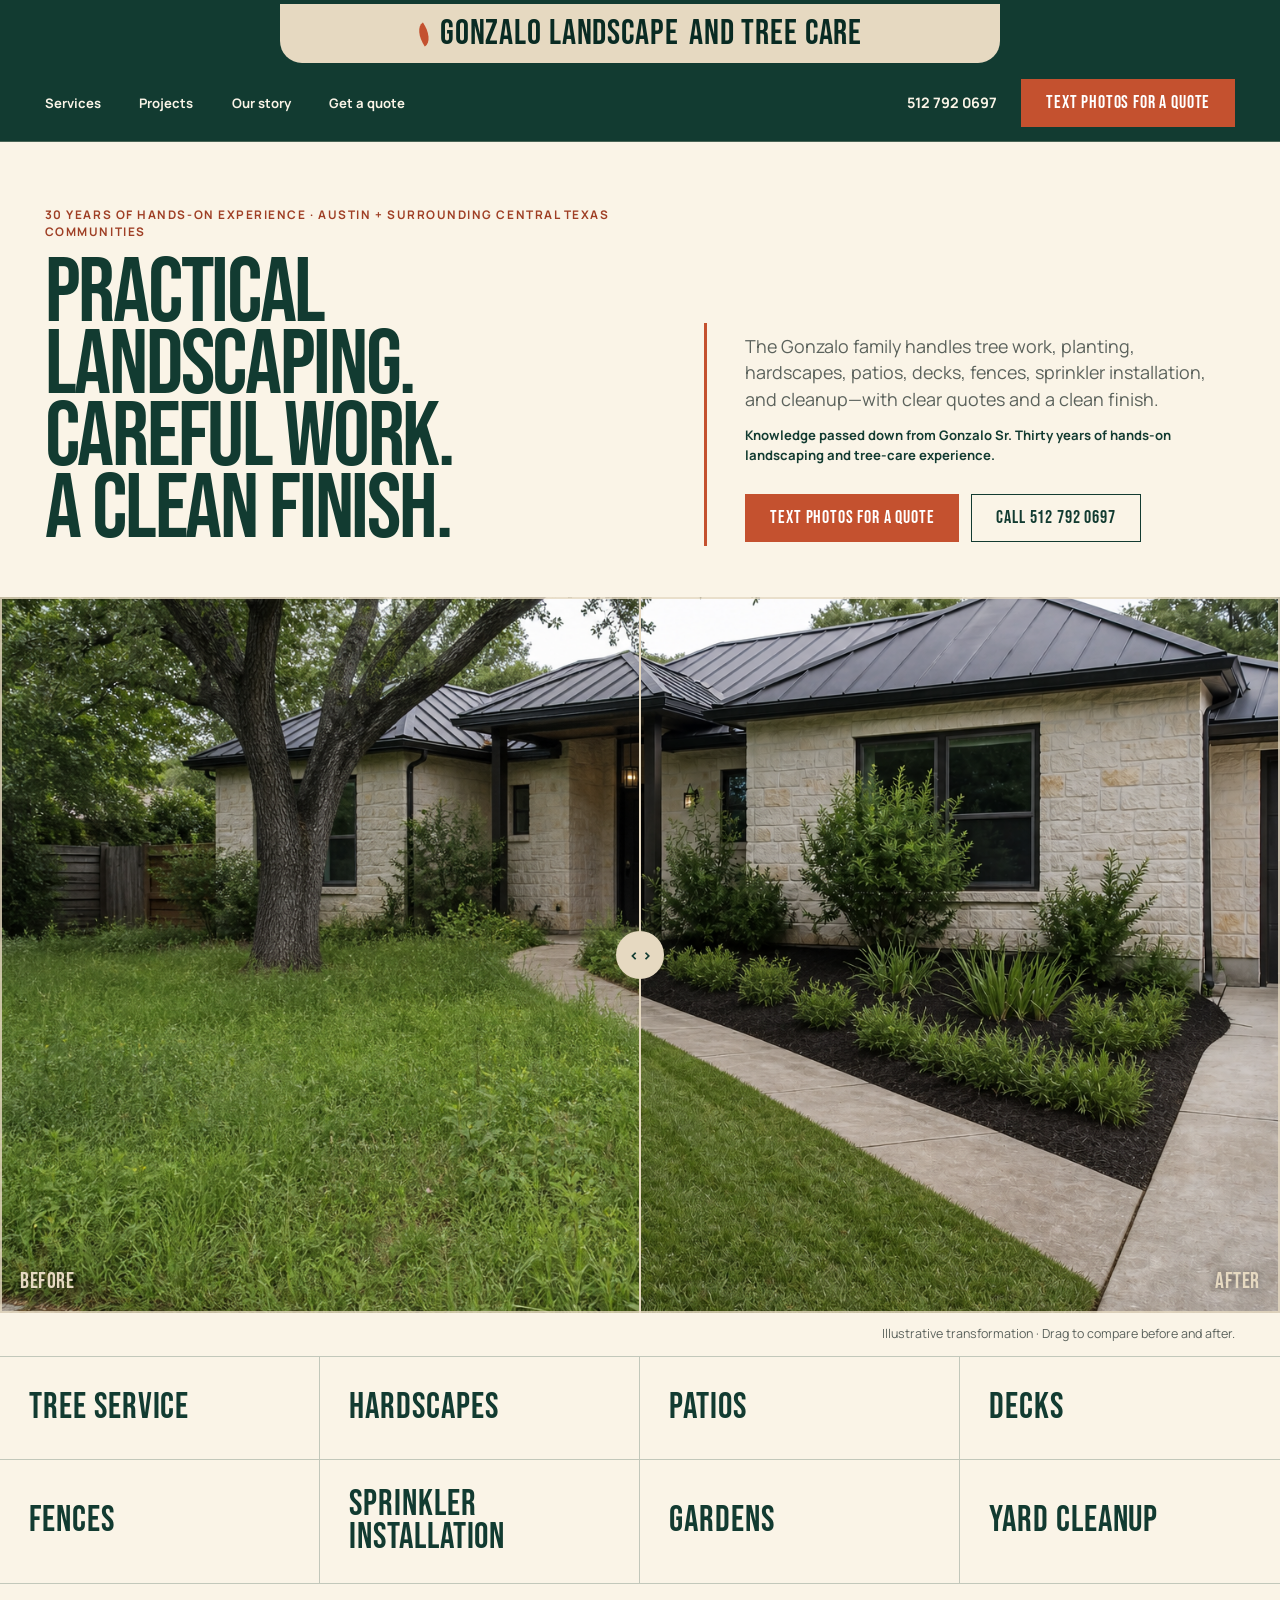
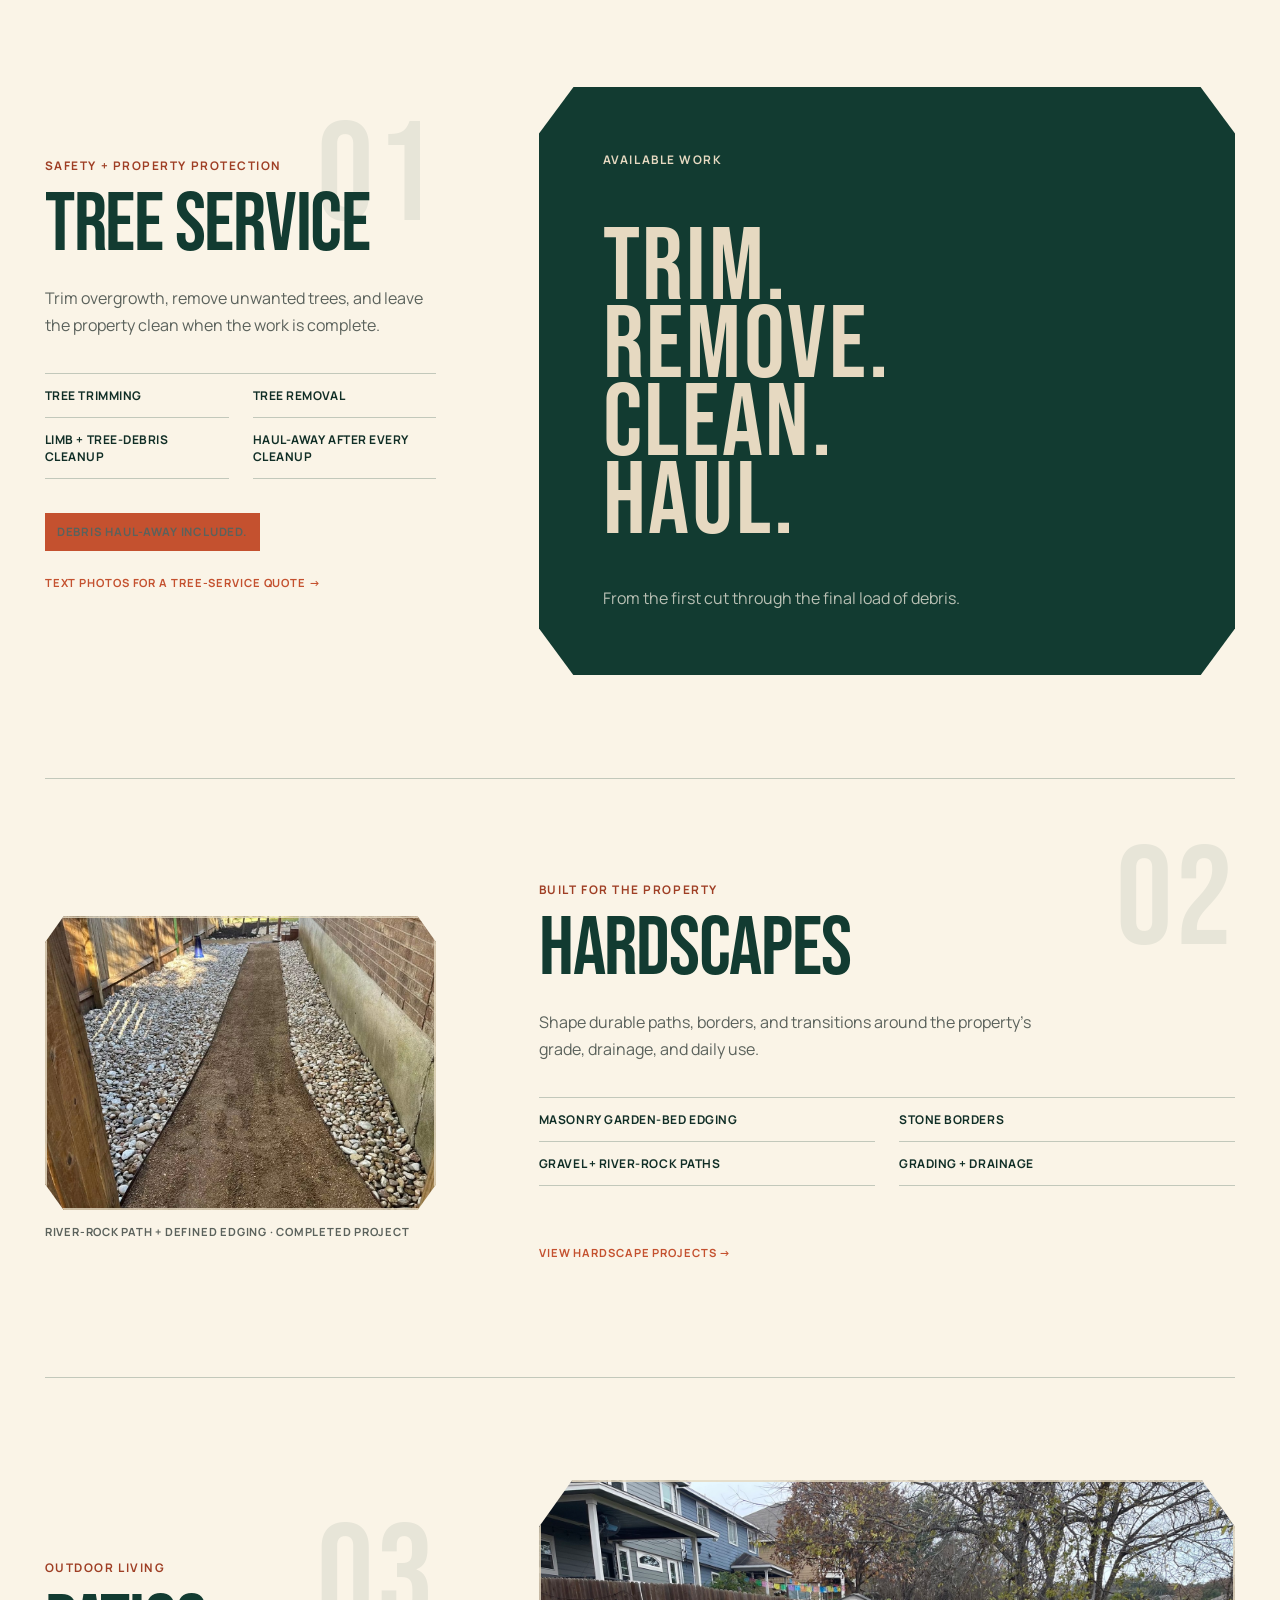
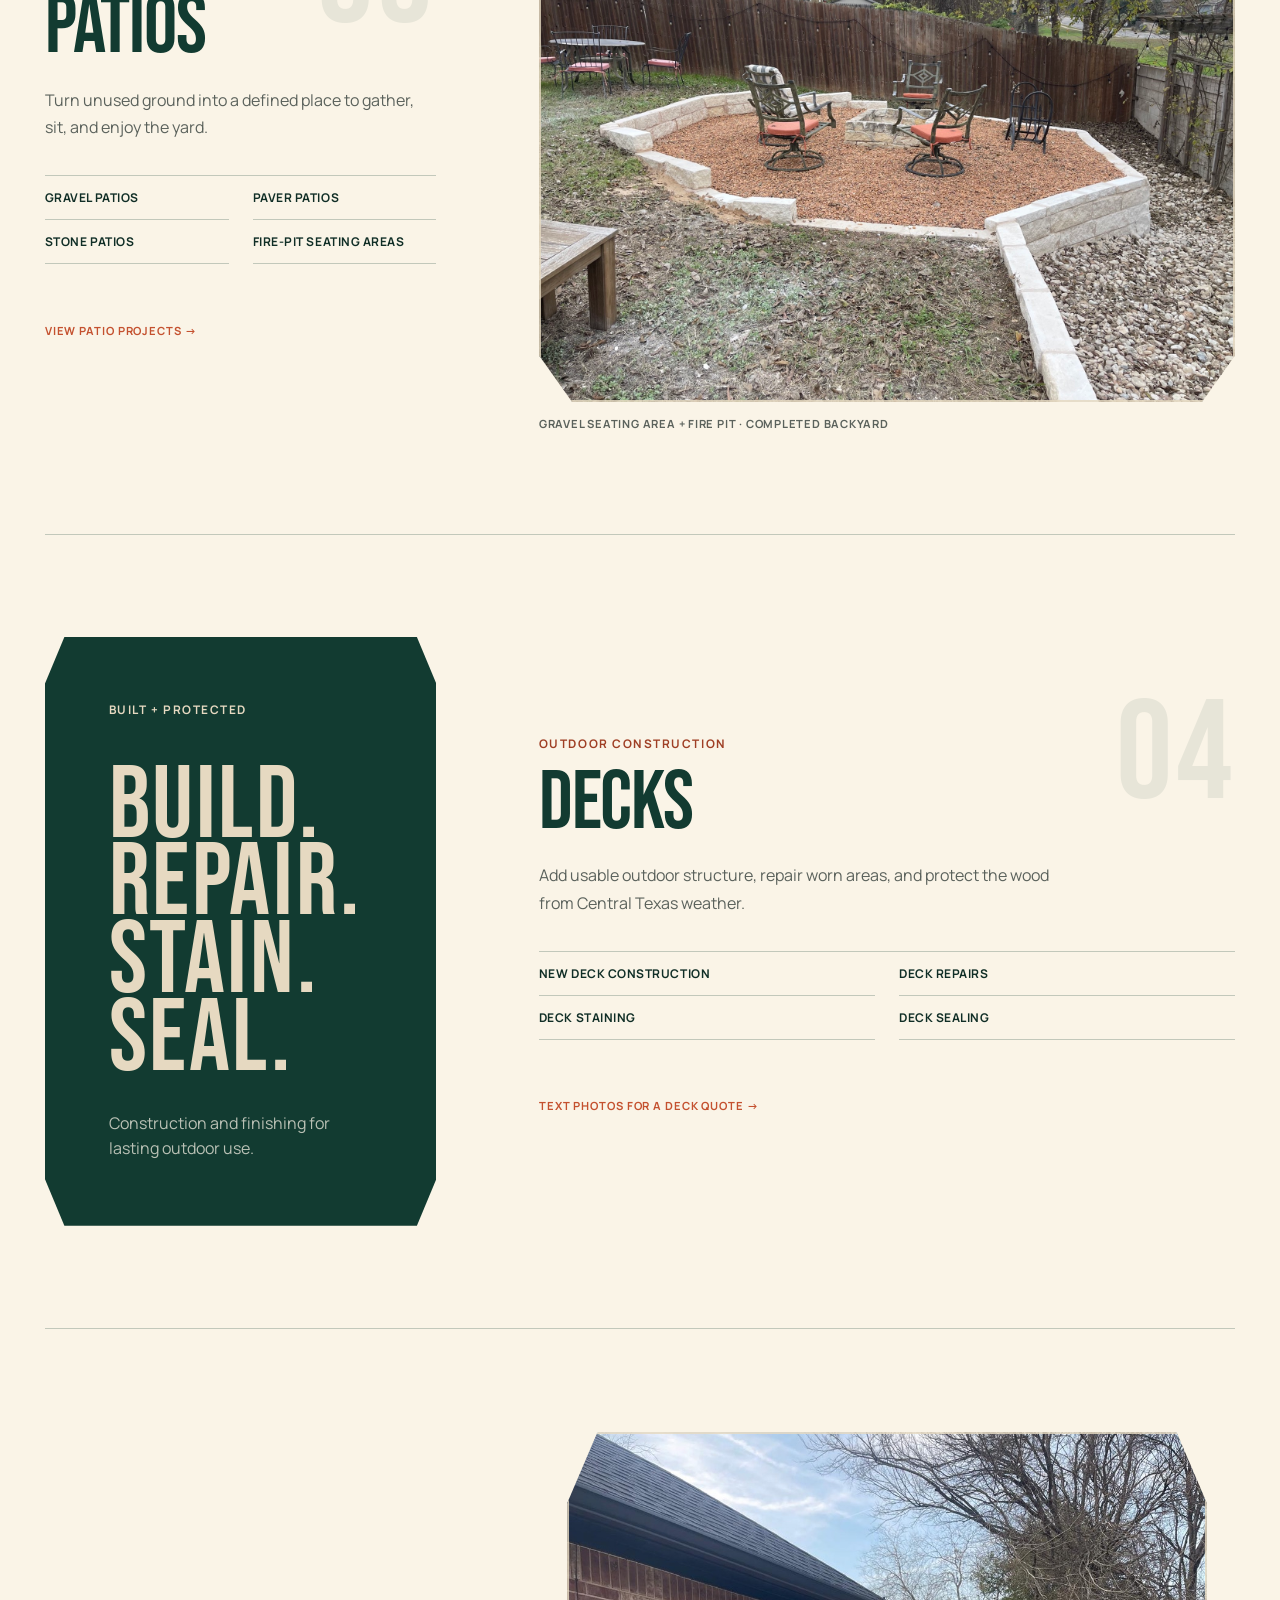
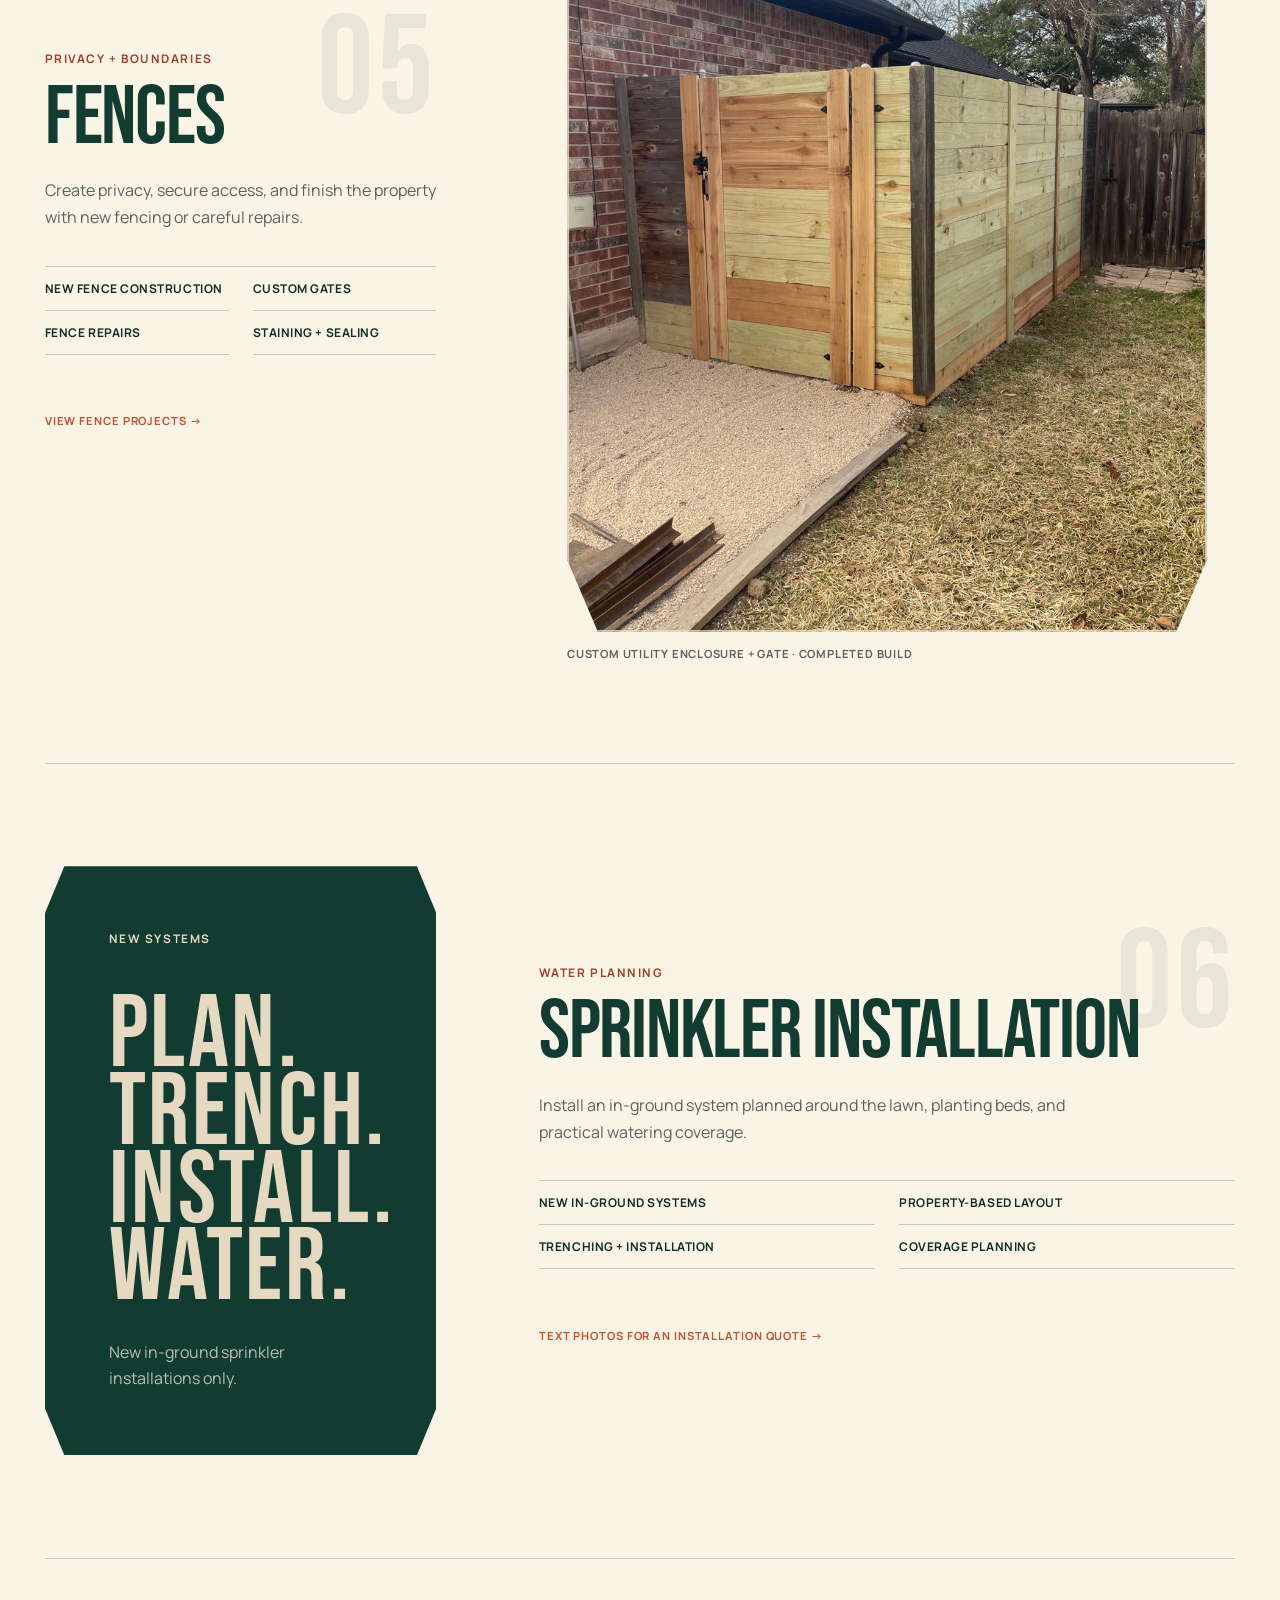
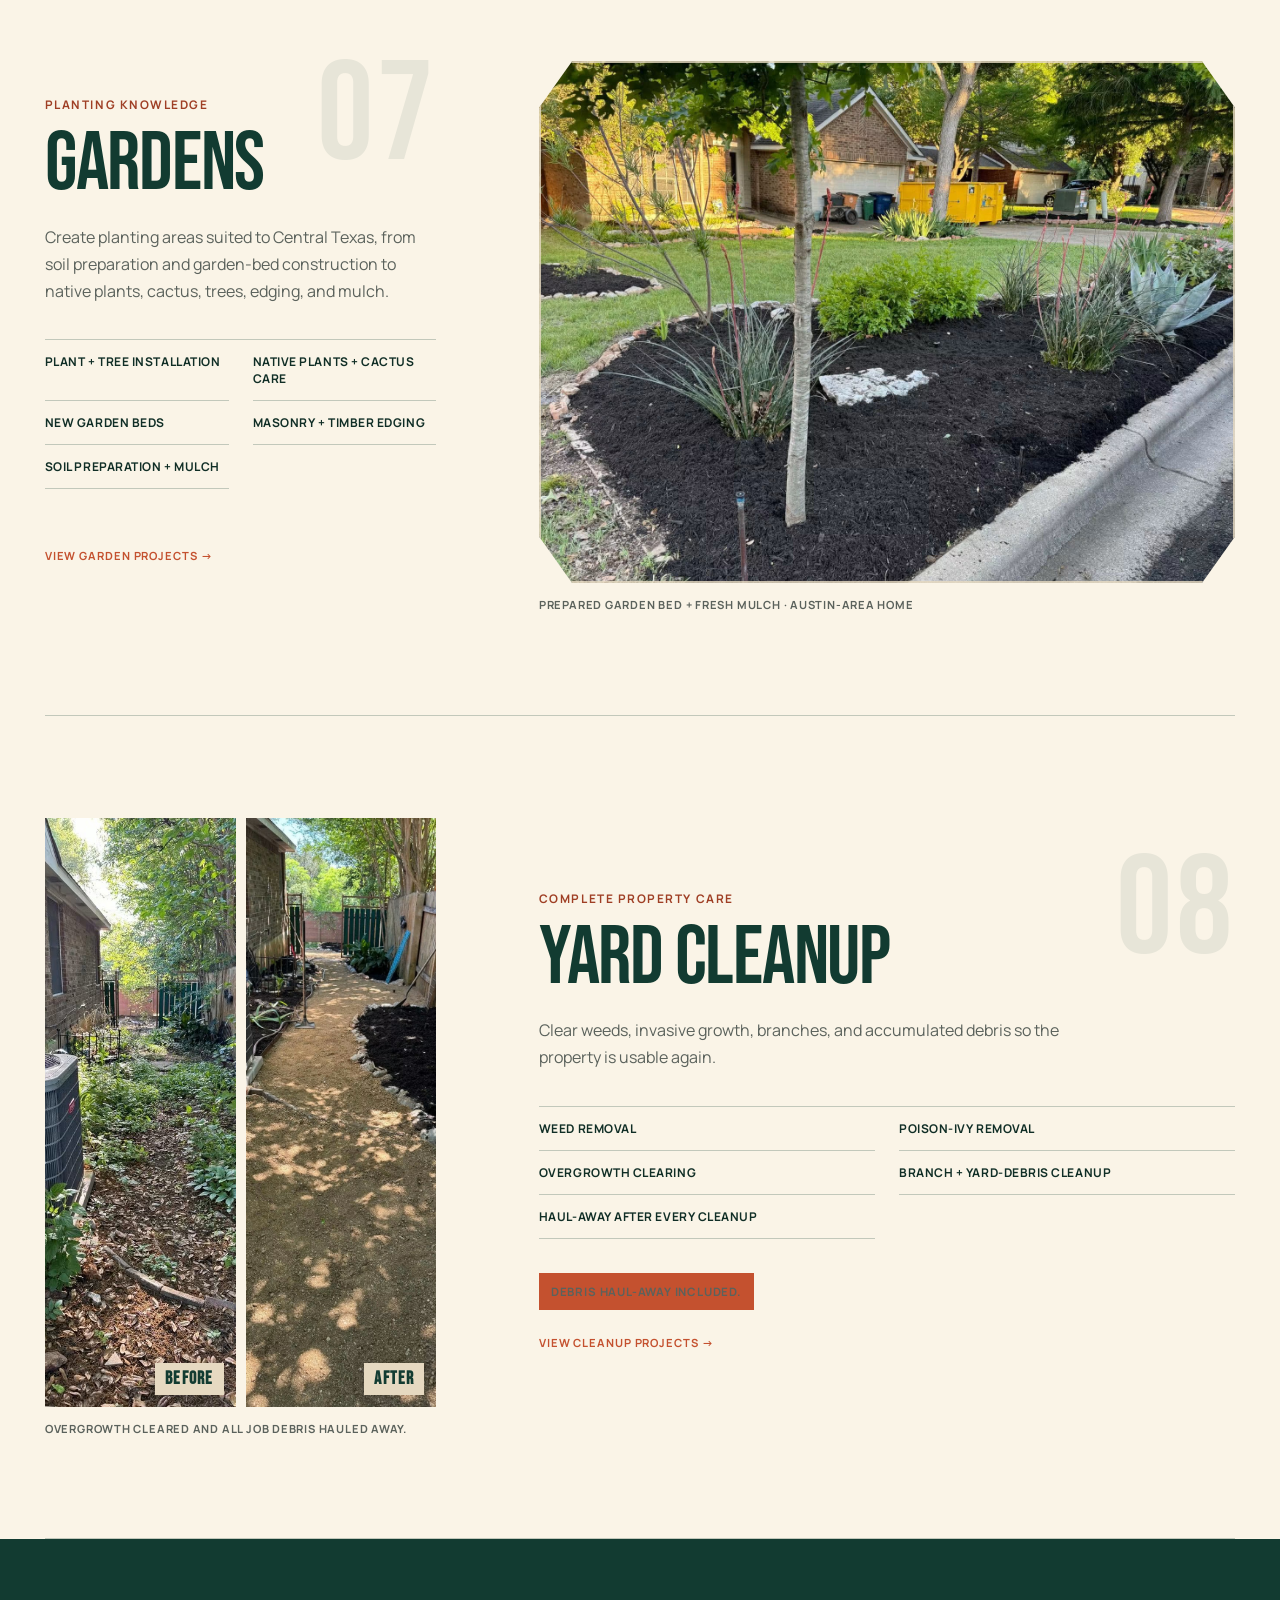
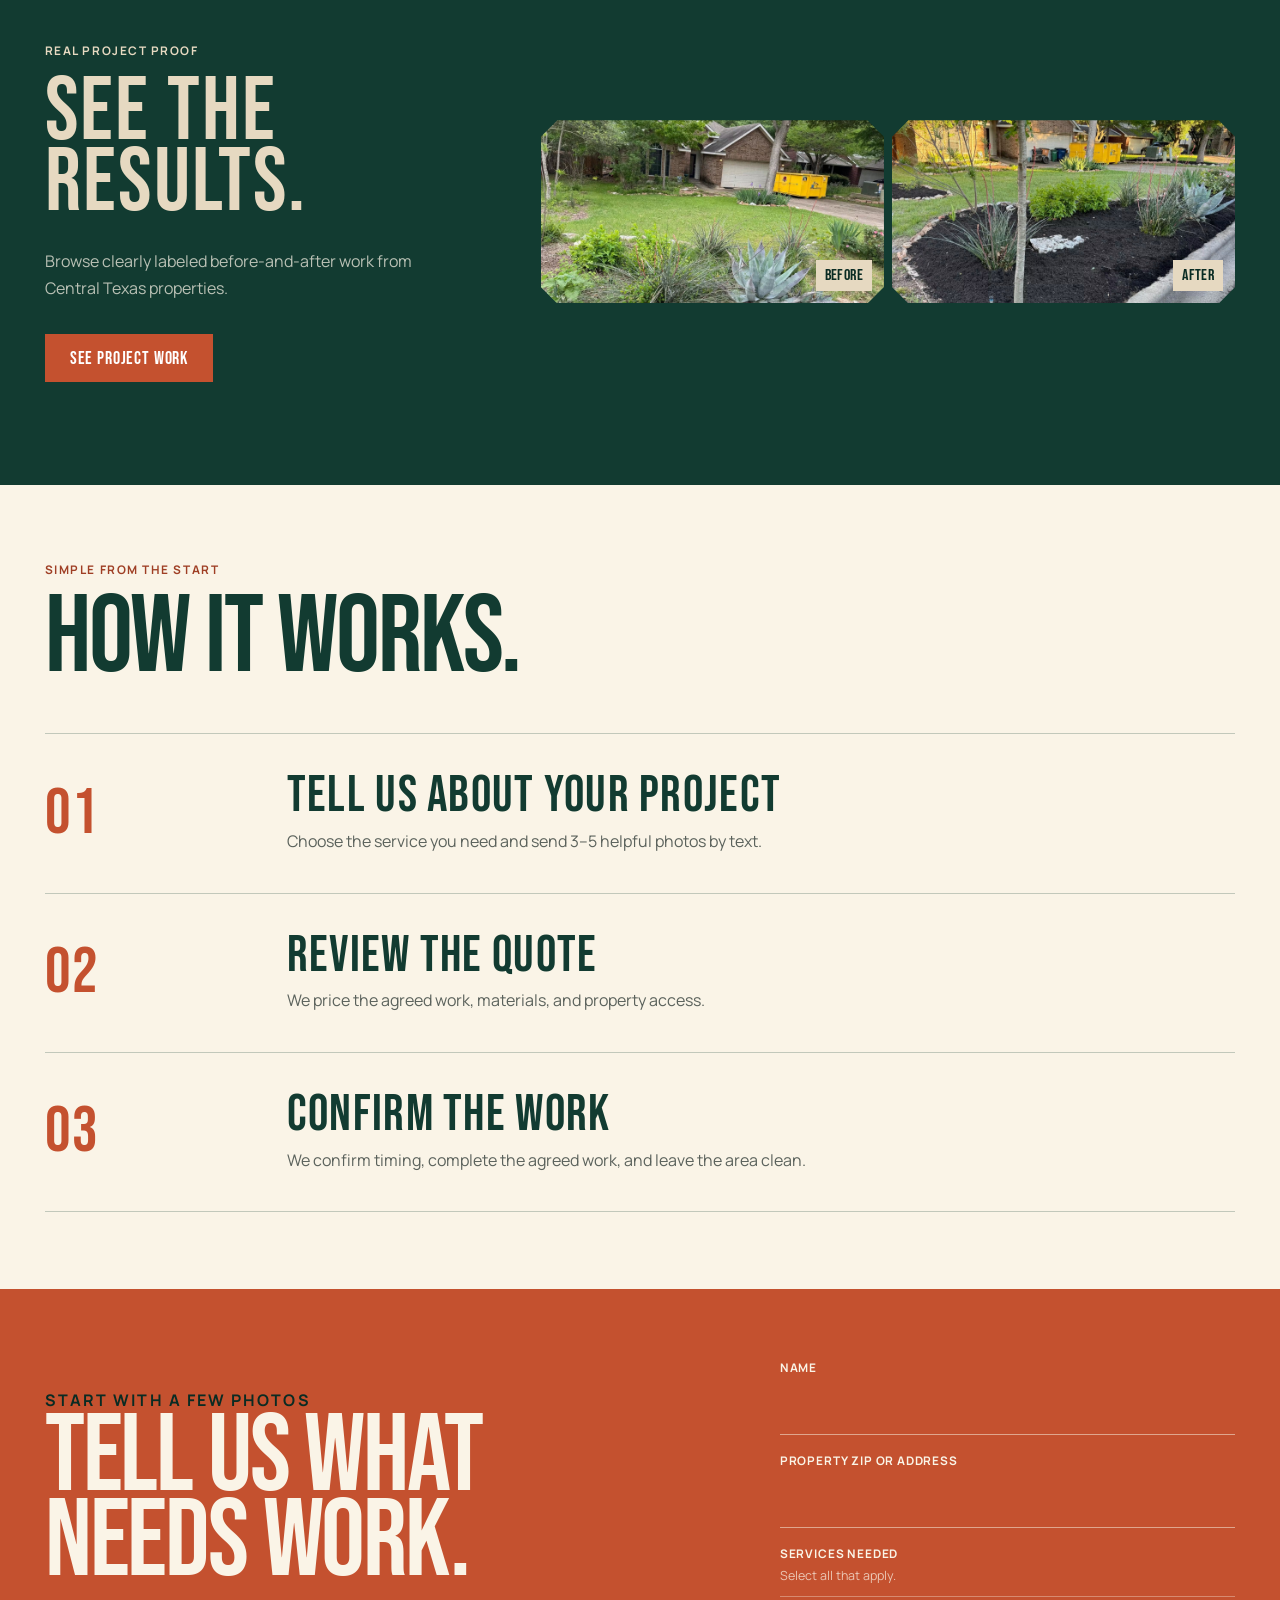
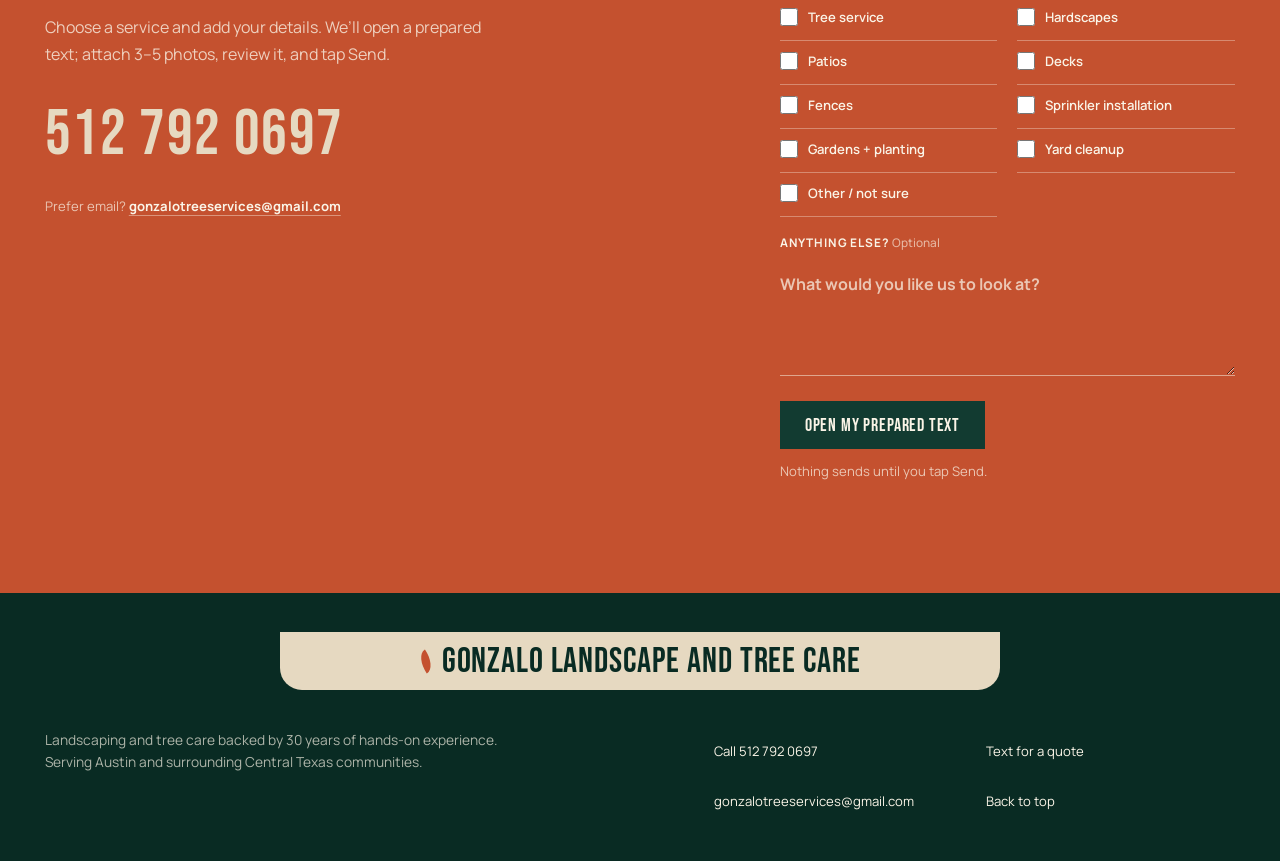
==== commit f6046eb0: "Polish family story and homepage copy" ====
--- a/index.html
+++ b/index.html
@@ -5,7 +5,7 @@
     <meta name="viewport" content="width=device-width, initial-scale=1.0" />
     <meta
       name="description"
-      content="Gonzalo Landscape and Tree Care provides Austin-area tree work, planting, hardscapes, patios, decks, fences, sprinkler installation, and yard cleanup backed by 30 years of family experience."
+      content="Gonzalo Landscape and Tree Care provides Austin-area tree work, planting, hardscapes, patios, decks, fences, sprinkler installation, and yard cleanup backed by 30 years of hands-on experience."
     />
     <meta name="theme-color" content="#123b31" />
     <title>Austin Landscaping &amp; Tree Care | Gonzalo Landscape and Tree Care</title>
@@ -16,7 +16,7 @@
       href="https://fonts.googleapis.com/css2?family=Bebas+Neue&amp;family=Manrope:wght@400;500;600;700&amp;display=swap"
       rel="stylesheet"
     />
-    <link rel="stylesheet" href="styles.css?v=20260812-11" />
+    <link rel="stylesheet" href="styles.css?v=20260812-14" />
   </head>
   <body id="top">
     <a class="skip-link" href="#main-content">Skip to content</a>
@@ -51,13 +51,13 @@
     <main id="main-content">
       <section class="hero" aria-labelledby="hero-title">
         <div class="hero-copy reveal">
-          <p class="kicker">30 years of family experience · Austin + surrounding Central Texas communities</p>
-          <h1 class="display-type" id="hero-title">Farm-rooted skill.<br />A property that works.</h1>
+          <p class="kicker">30 years of hands-on experience · Austin + surrounding Central Texas communities</p>
+          <h1 class="display-type" id="hero-title">Practical landscaping.<br />Careful work.<br />A clean finish.</h1>
           <div class="hero-intro">
             <p>
               The Gonzalo family handles tree work, planting, hardscapes, patios, decks, fences, sprinkler installation, and cleanup—with clear quotes and a clean finish.
             </p>
-            <p class="hero-proof">Farm knowledge passed through generations. Thirty years of family experience on the job.</p>
+            <p class="hero-proof">Knowledge passed down from Gonzalo Sr. Thirty years of hands-on landscaping and tree-care experience.</p>
             <div class="hero-contact">
               <a class="button button-accent" href="#quote">Text photos for a quote</a>
               <a class="button button-outline" href="tel:+15127920697">Call 512 792 0697</a>
@@ -342,7 +342,7 @@
 
     <footer class="site-footer">
       <a class="brand display-type" href="#top">Gonzalo Landscape and Tree Care</a>
-      <p>Farm-rooted property care backed by 30 years of Gonzalo family experience. Serving Austin and surrounding Central Texas communities.</p>
+      <p>Landscaping and tree care backed by 30 years of hands-on experience. Serving Austin and surrounding Central Texas communities.</p>
       <div class="footer-links">
         <a href="tel:+15127920697">Call 512 792 0697</a>
         <a href="sms:+15127920697">Text for a quote</a>
--- a/styles.css
+++ b/styles.css
@@ -321,7 +321,7 @@
 
 .kicker {
   margin: 0 0 18px;
-  color: var(--adobe);
+  color: var(--adobe-dark);
   font-size: 0.74rem;
   font-weight: 700;
   letter-spacing: 0.13em;
@@ -799,6 +799,11 @@
   line-height: 0.8;
 }
 
+.projects-invite-copy .kicker,
+.page-cta .kicker {
+  color: var(--limestone);
+}
+
 .projects-invite-copy > p:not(.kicker) {
   margin: 28px 0 32px;
   color: rgba(250, 244, 231, 0.72);
@@ -895,7 +900,8 @@
   margin: 0;
   color: var(--cedar);
   font-size: clamp(4.8rem, 8vw, 8.5rem);
-  line-height: 0.78;
+  line-height: 0.84;
+  text-wrap: balance;
 }
 
 .story-hero-copy > p:last-child,
@@ -912,6 +918,53 @@
 
 .story-hero-media {
   margin: 0;
+}
+
+.story-photo-placeholder {
+  display: flex;
+  flex-direction: column;
+  justify-content: flex-end;
+  min-height: clamp(320px, 32vw, 520px);
+  padding: clamp(34px, 5vw, 72px);
+  color: var(--plaster);
+  background: var(--cedar);
+}
+
+.story-photo-placeholder::before {
+  position: absolute;
+  top: clamp(28px, 4vw, 56px);
+  left: clamp(28px, 4vw, 56px);
+  width: clamp(64px, 8vw, 108px);
+  aspect-ratio: 1;
+  content: "";
+  border: 2px solid var(--limestone);
+  border-radius: 50%;
+  opacity: 0.7;
+}
+
+.story-photo-placeholder .kicker {
+  position: relative;
+  z-index: 1;
+  color: var(--limestone);
+}
+
+.story-photo-placeholder p:nth-of-type(2) {
+  position: relative;
+  z-index: 1;
+  margin: 0;
+  font-size: clamp(3.5rem, 7vw, 7rem);
+  line-height: 0.84;
+}
+
+.story-photo-placeholder > span {
+  position: relative;
+  z-index: 1;
+  margin-top: 22px;
+  color: var(--limestone);
+  font-size: 0.78rem;
+  font-weight: 700;
+  letter-spacing: 0.1em;
+  text-transform: uppercase;
 }
 
 .story-hero-media figcaption {
@@ -926,24 +979,18 @@
 
 .story-chapter {
   display: grid;
-  grid-template-columns: auto minmax(300px, 0.8fr) minmax(300px, 0.75fr);
+  grid-template-columns: minmax(300px, 0.8fr) minmax(300px, 0.75fr);
   gap: clamp(30px, 6vw, 90px);
   background: var(--limestone);
 }
 
-.story-chapter-number {
-  margin: 0;
-  color: var(--adobe);
-  font-size: clamp(5rem, 9vw, 9rem);
-  line-height: 0.8;
-}
-
 .story-chapter h2,
 .story-proof-copy h2 {
   margin: 0;
   color: var(--cedar);
   font-size: clamp(4rem, 7vw, 7rem);
-  line-height: 0.82;
+  line-height: 0.86;
+  text-wrap: balance;
 }
 
 .story-prose p,
@@ -961,8 +1008,13 @@
 
 .story-proof-copy h2 {
   margin-bottom: 32px;
-  font-size: clamp(3.8rem, 6vw, 6.5rem);
-  overflow-wrap: anywhere;
+  font-size: clamp(3rem, 14cqw, 6.5rem);
+  overflow-wrap: normal;
+  word-break: normal;
+}
+
+.story-proof-copy {
+  container-type: inline-size;
 }
 
 .story-values {
@@ -1200,8 +1252,13 @@
   align-self: start;
 }
 
+.project-story-pair {
+  aspect-ratio: 4 / 3;
+}
+
 .project-story-pair figure {
-  aspect-ratio: 4 / 3;
+  height: 100%;
+  aspect-ratio: auto;
 }
 
 .project-photo-set {
@@ -1949,14 +2006,6 @@
     min-height: 0;
   }
 
-  .story-chapter {
-    grid-template-columns: auto minmax(0, 1fr);
-  }
-
-  .story-chapter .story-prose {
-    grid-column: 2;
-  }
-
   .hero-intro {
     max-width: 540px;
     margin: clamp(28px, 5vw, 44px) 0 0;
@@ -2179,7 +2228,8 @@
 
   .story-hero-copy h1 {
     font-size: clamp(3.7rem, 18vw, 5.2rem);
-    overflow-wrap: anywhere;
+    overflow-wrap: normal;
+    word-break: normal;
   }
 
   .process .section-heading h2 {
@@ -2187,7 +2237,7 @@
   }
 
   .story-proof-copy h2 {
-    font-size: clamp(3.4rem, 14vw, 4.8rem);
+    font-size: clamp(2.8rem, 14cqw, 4.8rem);
   }
 
   .story-hero-copy h1 br {
@@ -2200,7 +2250,8 @@
 
   .story-chapter h2 {
     font-size: clamp(3rem, 16vw, 4.4rem);
-    overflow-wrap: anywhere;
+    overflow-wrap: normal;
+    word-break: normal;
   }
 
   .process-list li {
